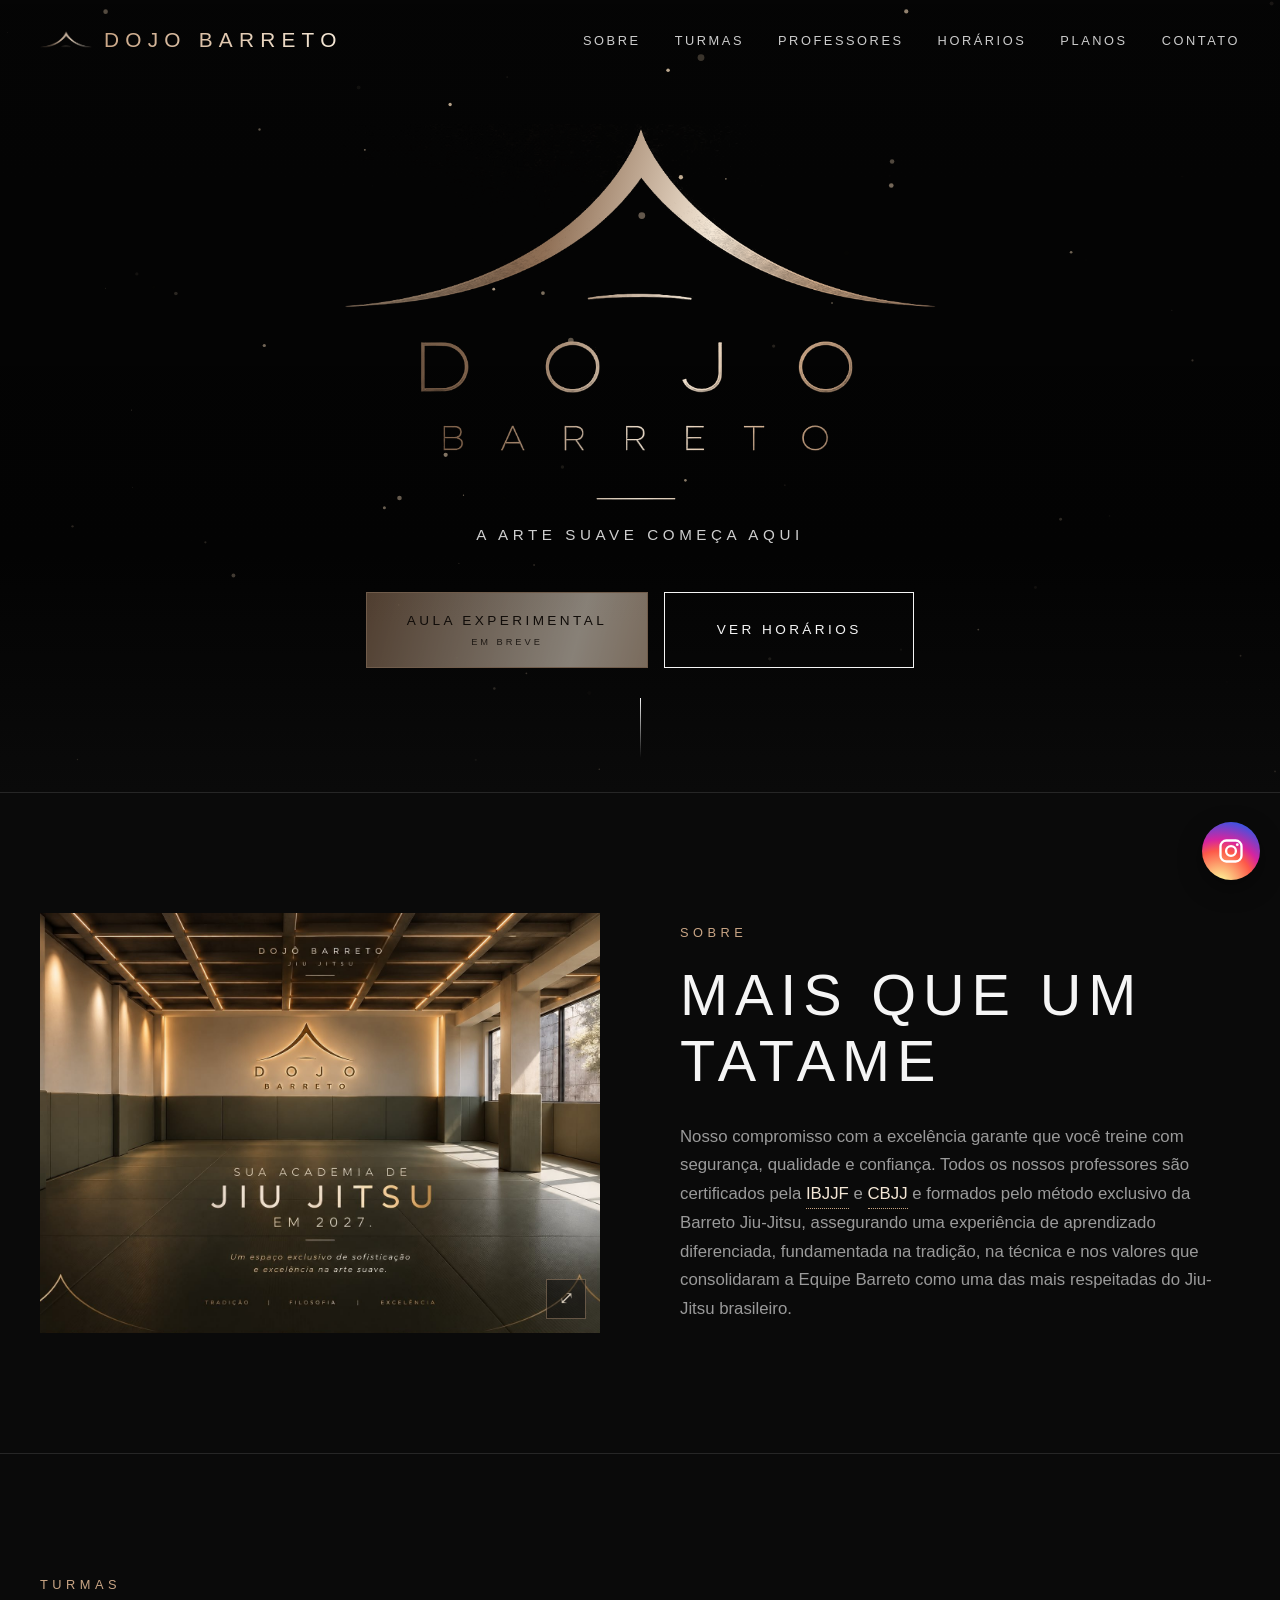
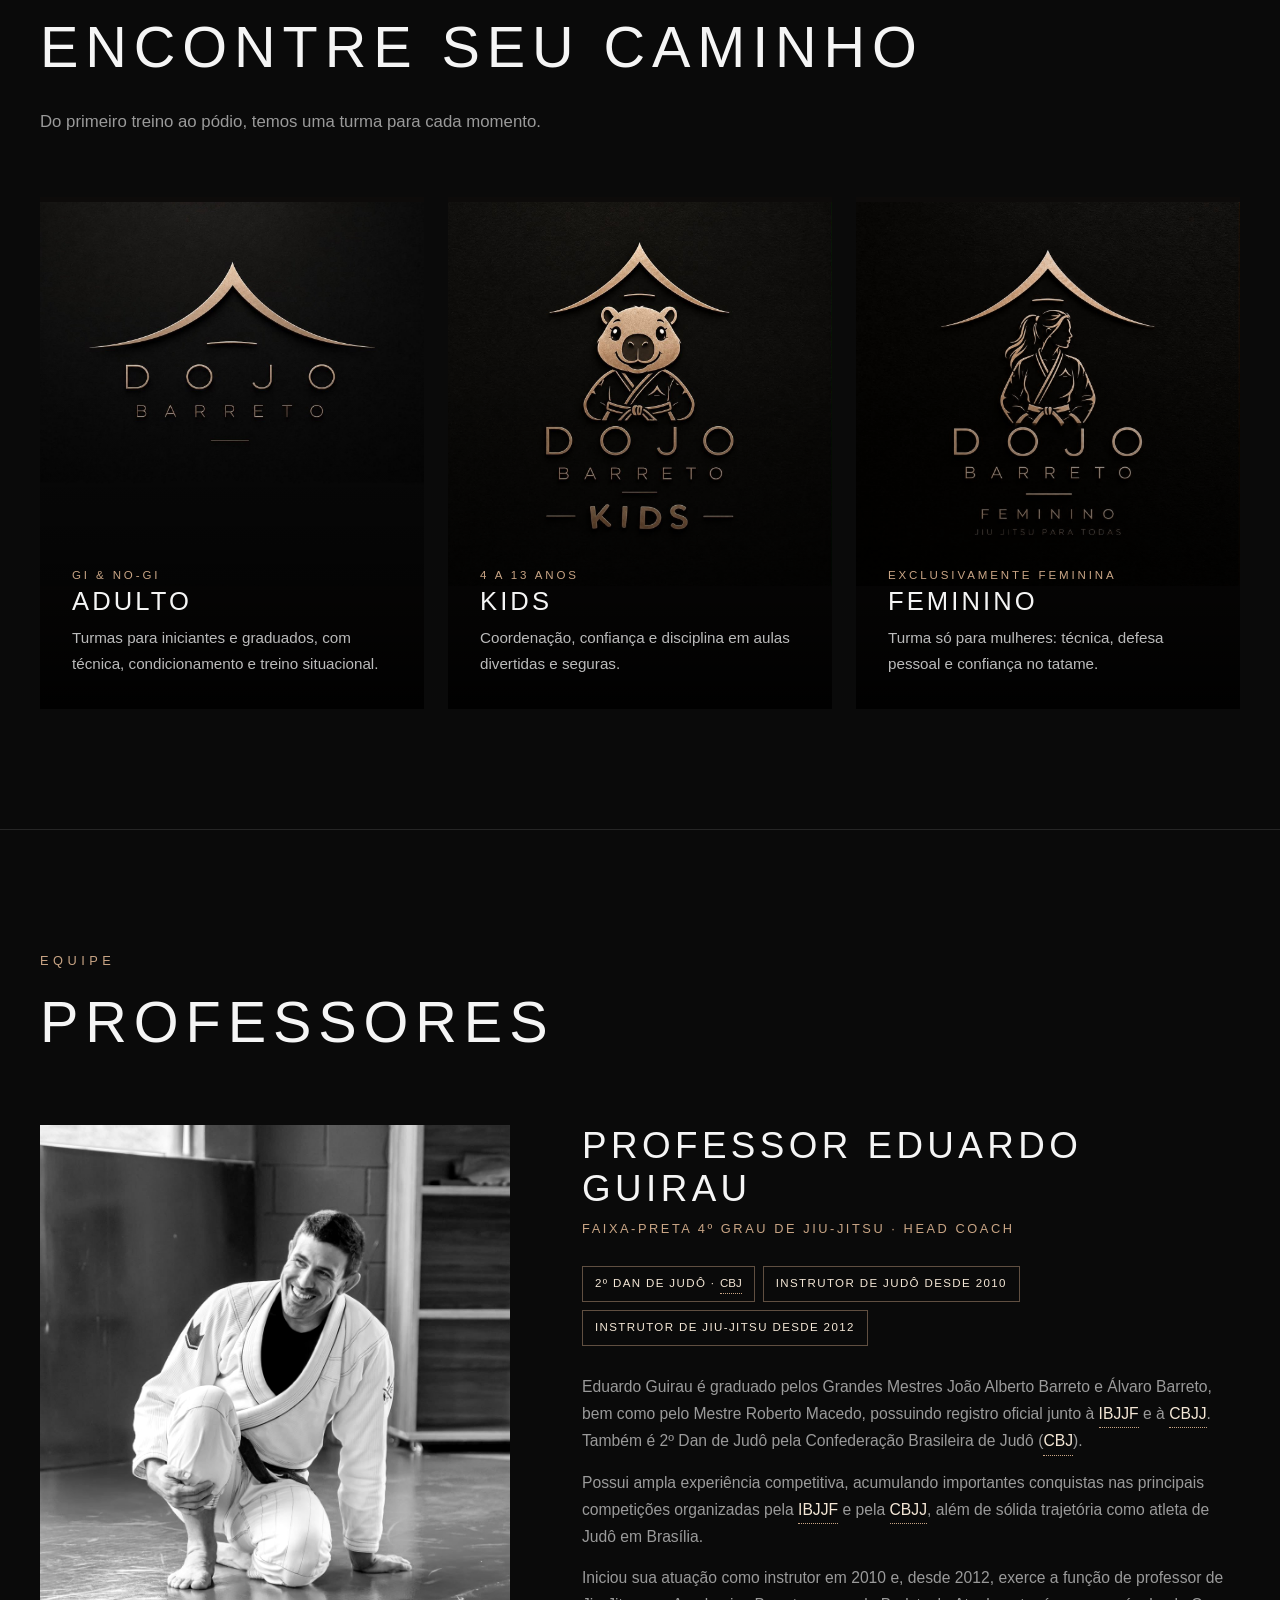
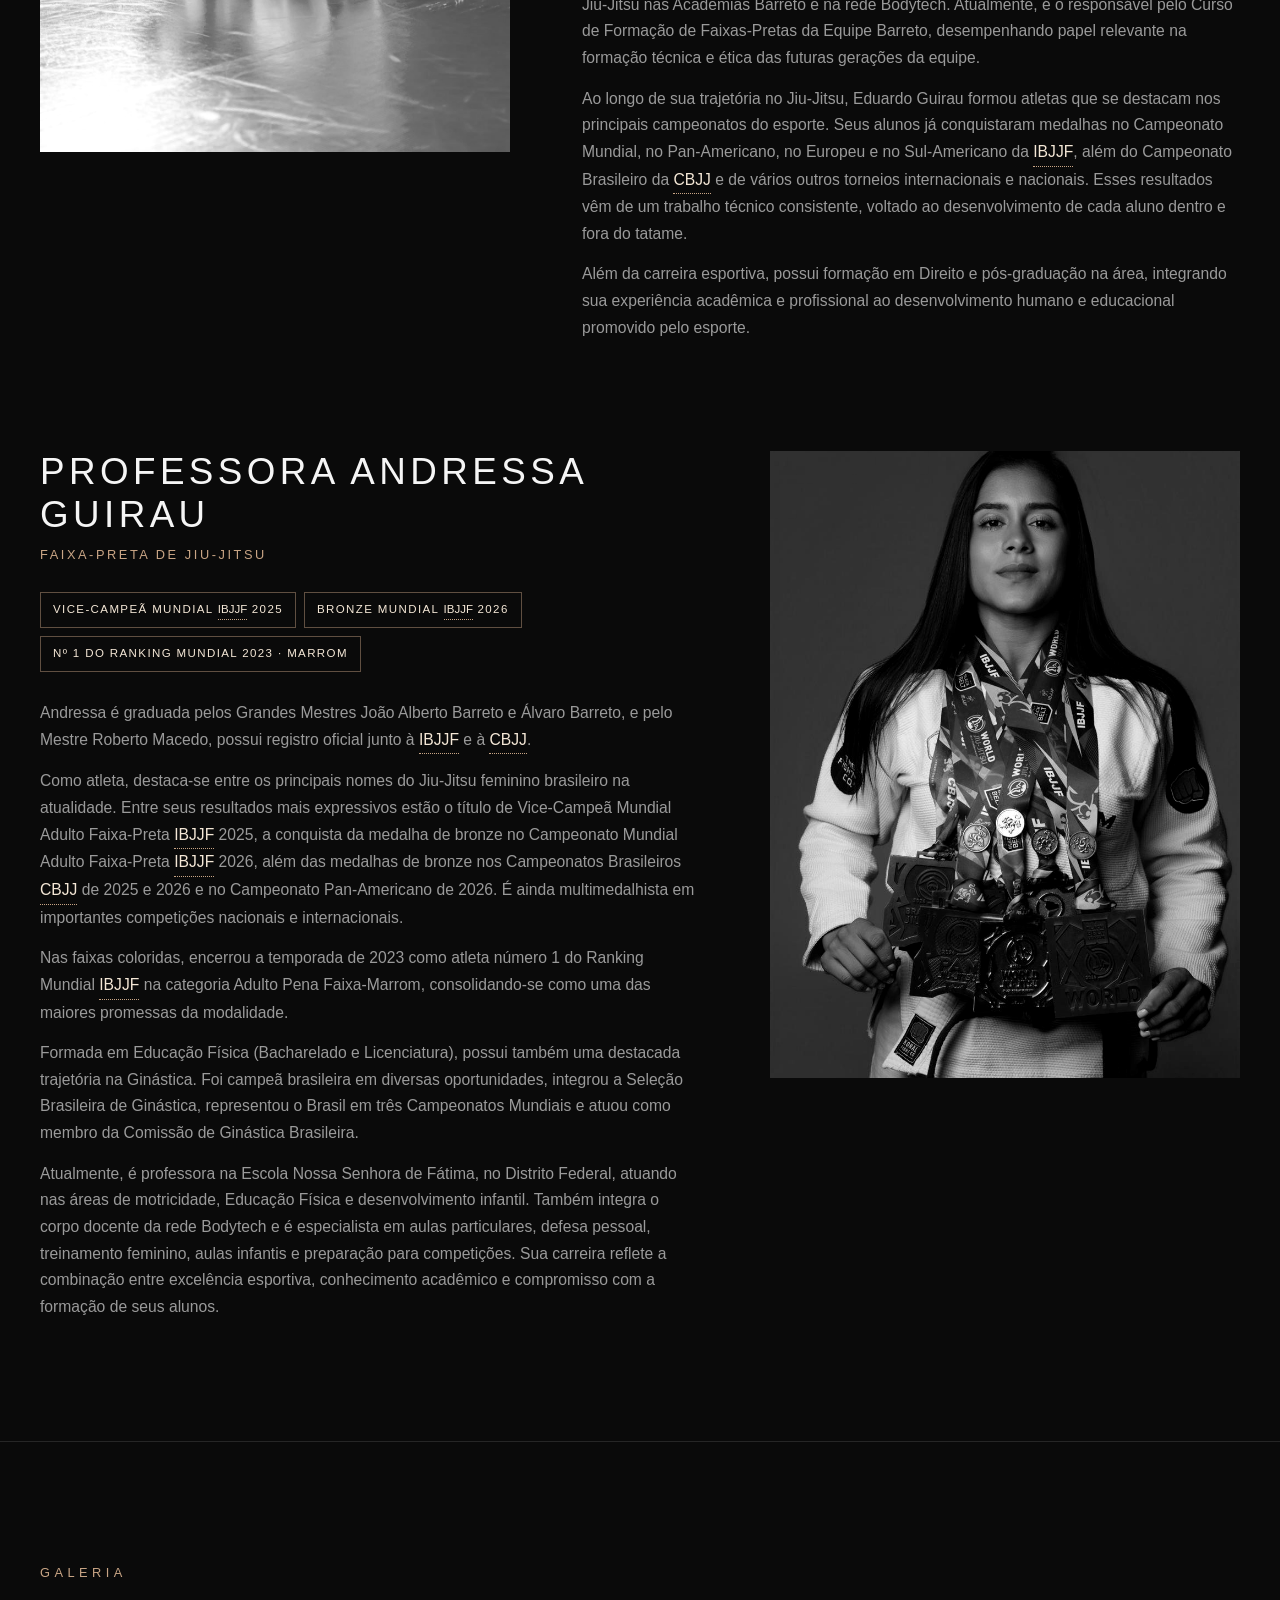
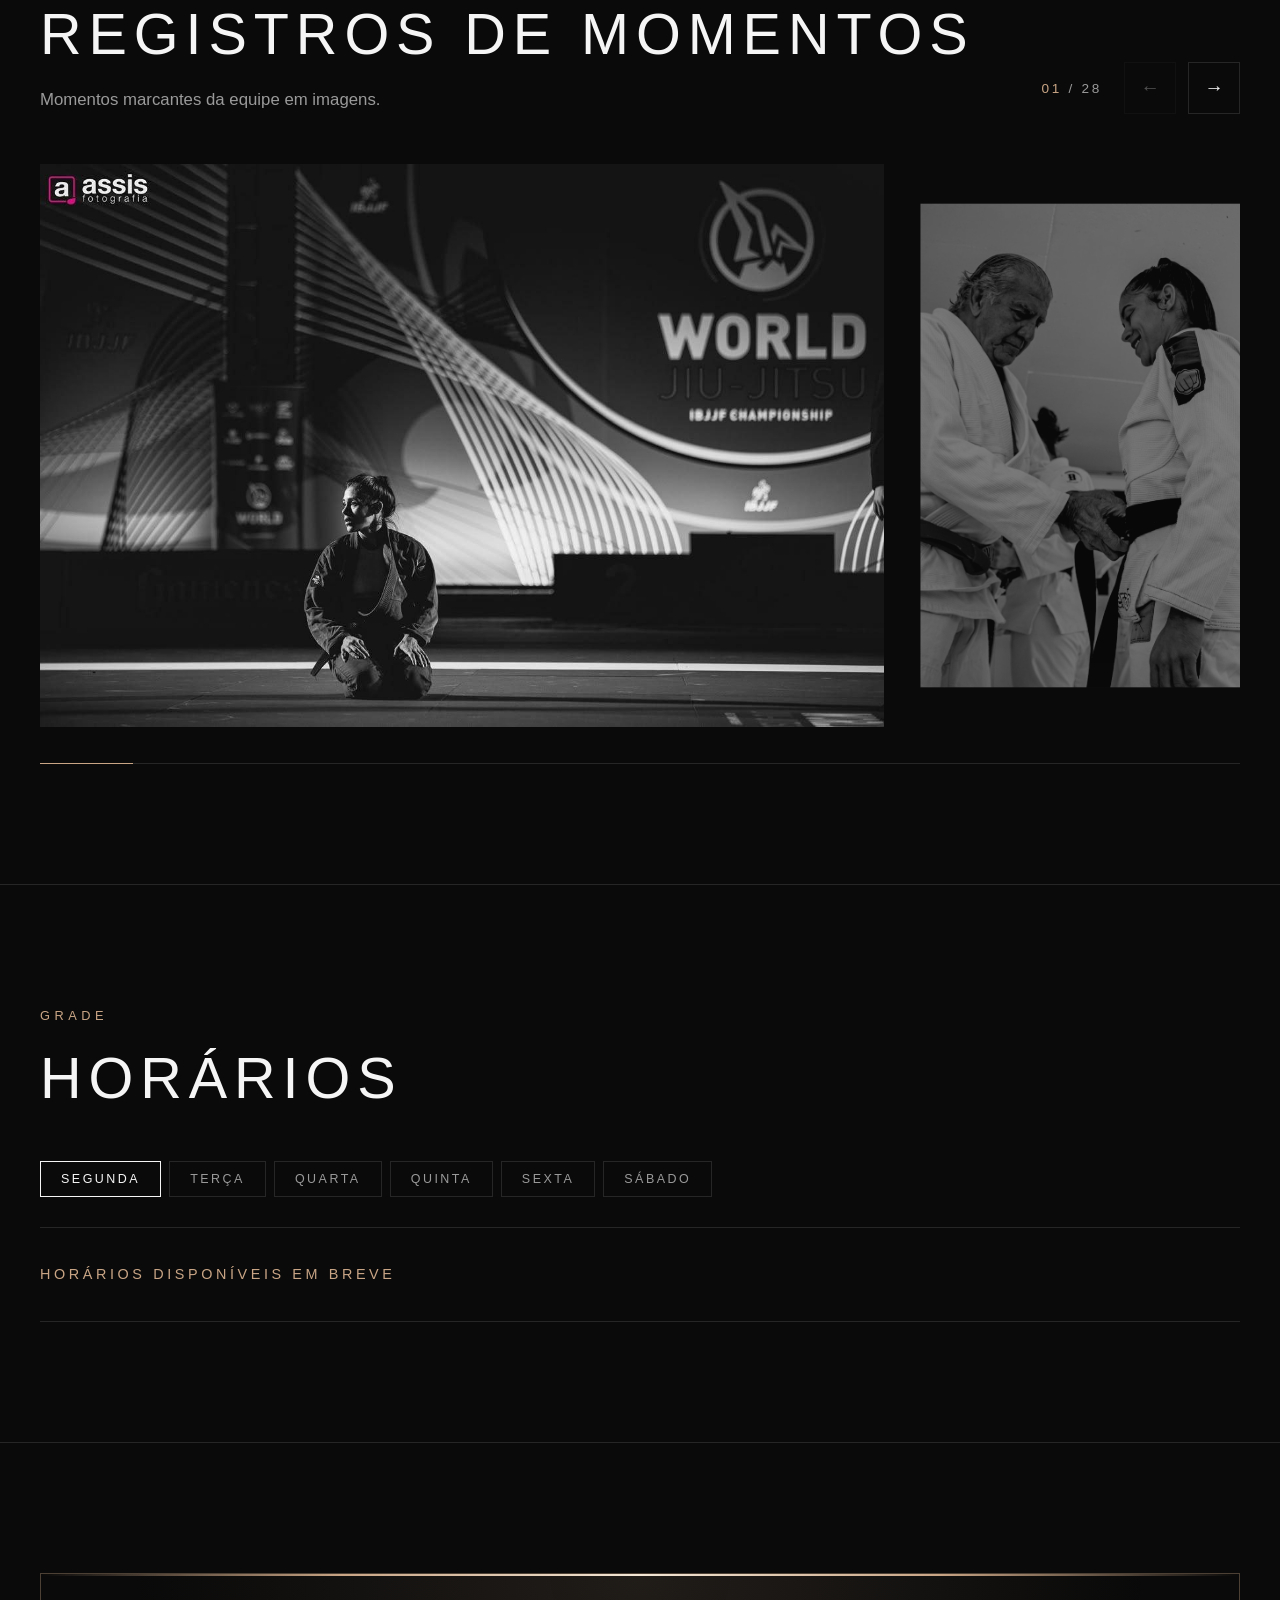
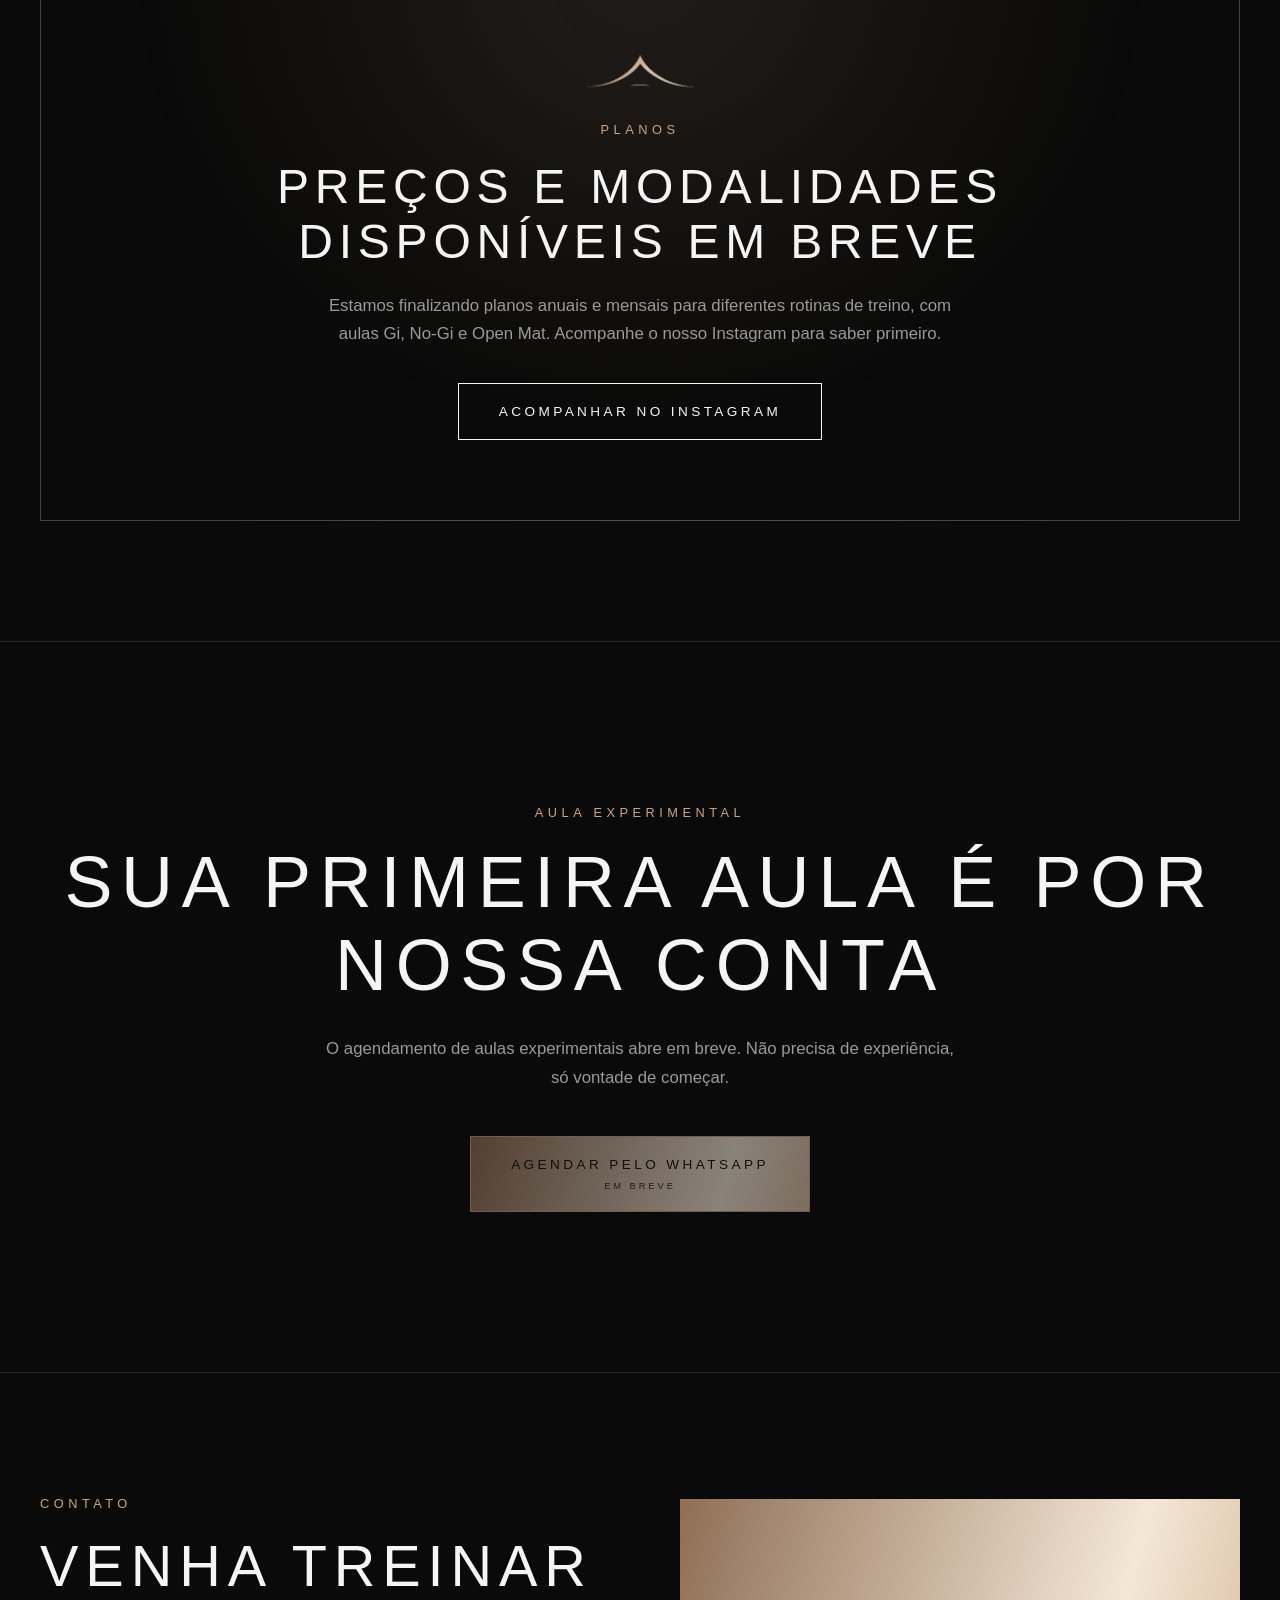
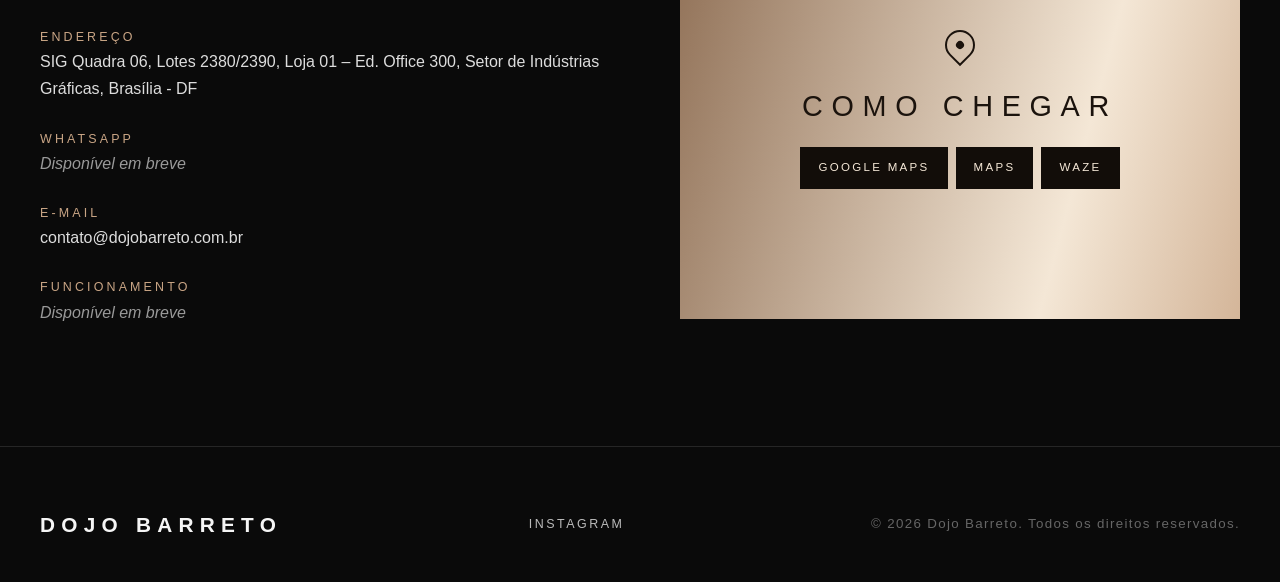
==== index.html @ 54f4b13a "Evita que a pontuação após siglas quebre sozinha de linha Siglas clicáveis (CBJ, CBJJ, IBJJF) ficam " ====
<!doctype html>
<html lang="pt-BR">
<meta charset="utf-8">
<meta name="viewport" content="width=device-width, initial-scale=1, viewport-fit=cover">
<meta http-equiv="Content-Security-Policy" content="default-src 'self'; style-src 'self' 'unsafe-inline' https://fonts.googleapis.com; font-src https://fonts.gstatic.com; img-src 'self' data:; media-src 'self'; connect-src 'none'; frame-src 'none'; object-src 'none'; base-uri 'none'; form-action 'none'; script-src 'self' 'sha256-osJe/+mYE9IdvsBfmB3nrJEA8Hxi4+VsJpMW9fQMkeg=' 'sha256-ZgBqeGd9Sw/5z3DaaV60iQQtmOZ1PvMkC4dD0P8Wkdo='; upgrade-insecure-requests">
<meta name="referrer" content="strict-origin-when-cross-origin">
<style id="antiFrame">html{display:none!important}</style>
<script>if (window.self === window.top) { document.getElementById("antiFrame").remove(); } else { window.top.location = window.self.location.href; }</script>
<link rel="canonical" href="https://www.dojobarreto.com.br/">
<meta property="og:type" content="website">
<meta property="og:locale" content="pt_BR">
<meta property="og:site_name" content="Dojo Barreto">
<meta property="og:title" content="Dojo Barreto">
<meta property="og:description" content="Dojo Barreto: academia de Jiu-Jitsu em Brasília, da Equipe Barreto. Turmas adulto, kids e feminina com os professores Eduardo e Andressa Guirau.">
<meta property="og:url" content="https://www.dojobarreto.com.br/">
<meta property="og:image" content="https://www.dojobarreto.com.br/img/og-image.jpg">
<meta property="og:image:width" content="1200">
<meta property="og:image:height" content="630">
<meta name="twitter:card" content="summary_large_image">
<script type="application/ld+json">{"@context":"https://schema.org","@type":"ExerciseGym","name":"Dojo Barreto","url":"https://www.dojobarreto.com.br/","image":"https://www.dojobarreto.com.br/img/og-image.jpg","logo":"https://www.dojobarreto.com.br/img/icone-512.png","description":"Dojo Barreto: academia de Jiu-Jitsu em Brasília, da Equipe Barreto. Turmas adulto, kids e feminina com os professores Eduardo e Andressa Guirau.","address":{"@type":"PostalAddress","streetAddress":"SIG Quadra 06, Lotes 2380/2390, Loja 01, Ed. Office 300","addressLocality":"Brasília","addressRegion":"DF","addressCountry":"BR"},"sameAs":["https://www.instagram.com/dojo.barreto"]}</script>
<title>Dojo Barreto</title>
<link rel="icon" type="image/png" href="img/favicon.png">
<link rel="apple-touch-icon" href="img/apple-touch-icon.png">
<meta name="theme-color" content="#0a0a0a">
<meta name="description" content="Dojo Barreto: academia de Jiu-Jitsu em Brasília, da Equipe Barreto. Turmas adulto, kids e feminina com os professores Eduardo e Andressa Guirau.">
<link rel="preconnect" href="https://fonts.googleapis.com">
<link rel="preconnect" href="https://fonts.gstatic.com" crossorigin>
<link href="https://fonts.googleapis.com/css2?family=Oswald:wght@400;500;700&family=Inter:wght@300;400;600&display=swap" rel="stylesheet">

<!--
=====================================================================
  DOJO BARRETO — COMO EDITAR
  Todo o conteúdo do site fica no bloco "CONFIG" lá embaixo (procure
  por "const CONFIG"). Troque os textos, links e caminhos de imagens.
  - Fotos: coloque os arquivos na pasta "img/" e escreva o caminho,
    ex.: foto: "img/professor1.jpg". Se deixar "", aparece um quadro
    "ADICIONAR FOTO" no lugar.
  - Para adicionar um item (professor, programa, horário, depoimento,
    foto da galeria), copie um bloco { ... }, cole embaixo e edite.
  - Para remover uma seção inteira, mude "true" para "false" em
    CONFIG.secoes.
=====================================================================
-->

<style>
:root{
  --m-roof:url("[data-uri]");
  --m-text:url("[data-uri]");
  --m-line:url("[data-uri]");
  color-scheme:dark;
  --bg:#0a0a0a; --bg2:#121212; --line:#262626;
  --fg:#f5f5f5; --muted:#9a9a9a; --accent:#c9a585; /* ouro rosé, tirado da logo */
  --g1:#3e2f25; --g2:#8f6f55; --g3:#c9a585; --g4:#f4e7d6; /* tons do metal da logo */
  --head:'Oswald',sans-serif; --body:'Inter',sans-serif;
}
*{box-sizing:border-box}
body,h1,h2,h3,p,ul,dl,dd{margin:0;padding:0}
html{scroll-behavior:smooth}
body{background:var(--bg);color:var(--fg);font-family:var(--body);font-size:16px;font-weight:300;line-height:1.7;-webkit-font-smoothing:antialiased;overflow-x:hidden}
img,video,iframe{display:block;max-width:100%}
a{color:inherit;text-decoration:none}
h1,h2,h3{font-family:var(--head);text-transform:uppercase;letter-spacing:.12em;font-weight:500;line-height:1.15}
.wrap{max-width:1264px;margin-inline:auto;padding-left:max(32px,env(safe-area-inset-left,0px));padding-right:max(32px,env(safe-area-inset-right,0px))}
@media (max-width:600px){.wrap{padding-left:max(16px,env(safe-area-inset-left,0px));padding-right:max(16px,env(safe-area-inset-right,0px))}}
section{padding:120px 0;border-top:1px solid var(--line)}
.kicker{font-family:var(--head);color:var(--accent);letter-spacing:.35em;font-size:.8rem;text-transform:uppercase;margin-bottom:18px}
h2{font-size:clamp(2rem,5vw,3.6rem);margin-bottom:28px}
.lead{color:var(--muted);max-width:640px;font-size:1.05rem;text-wrap:pretty}
.btn{display:inline-block;border:1px solid var(--fg);padding:16px 40px;font-family:var(--head);text-transform:uppercase;letter-spacing:.25em;font-size:.85rem;transition:.3s}
.btn:hover{background:var(--fg);color:#000}
.btn.solid{background:linear-gradient(105deg,var(--g2),var(--g4) 35%,var(--g3) 55%,var(--g2) 80%,var(--g3));background-size:220% 100%;color:#1b130d;border-color:var(--g3);font-weight:500}
.btn.solid:hover{background-position:100% 0;color:#1b130d}

/* Placeholder de imagem */
.ph{background:repeating-linear-gradient(135deg,#151515 0 12px,#1a1a1a 12px 24px);display:grid;place-items:center;color:#555;font-family:var(--head);letter-spacing:.25em;font-size:.75rem;text-transform:uppercase;text-align:center;padding:12px}
.media{width:100%;height:100%;object-fit:cover;filter:grayscale(1) contrast(1.05);transition:transform .8s,filter .8s}

/* NAV */
nav{position:fixed;inset:0 0 auto;z-index:50;transition:.4s;padding-top:env(safe-area-inset-top,0px)}
nav.scrolled{background:rgba(10,10,10,.92);backdrop-filter:blur(8px);border-bottom:1px solid var(--line)}
nav .wrap{display:flex;align-items:center;justify-content:space-between;height:80px}
.logo{font-family:var(--head);font-size:1.3rem;letter-spacing:.3em;text-transform:uppercase;font-weight:700;display:flex;align-items:center;gap:12px}
.logo img{height:44px}
.menu{display:flex;gap:34px;list-style:none}
.menu a{font-family:var(--head);text-transform:uppercase;letter-spacing:.2em;font-size:.8rem;color:#ccc;transition:.2s}
.menu a:hover{color:var(--accent)}
.burger{display:none;background:none;border:0;color:var(--fg);font-size:1.6rem;cursor:pointer}

/* HERO */
.hero{position:relative;height:88svh;min-height:560px;max-height:960px;display:grid;place-items:center;text-align:center;overflow:hidden;border:0;padding:0}
.hero .bg{position:absolute;inset:0}
.hero .bg .media{transform:scale(1.05)}
.hero .ov{position:absolute;inset:0;background:linear-gradient(180deg,rgba(0,0,0,.55),rgba(0,0,0,.7) 70%,var(--bg))}
.hero .in{position:relative;padding:0 16px}
.hero h1{font-size:clamp(2.8rem,10vw,7.5rem);letter-spacing:.18em;font-weight:700}
.hero h1.sr{position:absolute;width:1px;height:1px;overflow:hidden;clip:rect(0 0 0 0);white-space:nowrap}

/* ===== LOGO DOURADA — nascer do sol atrás do telhado ===== */
.sky{position:absolute;inset:0;pointer-events:none;overflow:hidden}
#dust{position:absolute;inset:0;width:100%;height:100%}
.crest{position:relative;width:min(600px,82vw);aspect-ratio:930/589;margin:0 auto}
.crest .sun,.crest .rays{position:absolute;left:50%;top:1.4%;aspect-ratio:1;transform:translate(-50%,-50%);pointer-events:none;border-radius:50%}
.crest .sun{width:min(1150px,170vw);background:radial-gradient(circle,rgba(244,226,200,.30) 0%,rgba(201,165,133,.16) 14%,rgba(201,165,133,.06) 34%,transparent 60%);animation:sunrise 3.2s cubic-bezier(.2,.7,.2,1) both,breathe 9s 3.2s ease-in-out infinite}
.crest .rays{width:min(1700px,240vw);background:repeating-conic-gradient(from 0deg,rgba(244,226,200,.075) 0deg 2.2deg,transparent 2.2deg 11deg);-webkit-mask:radial-gradient(circle,#000 4%,transparent 52%);mask:radial-gradient(circle,#000 4%,transparent 52%);animation:raysIn 3s 1s both,spin 160s linear infinite}
.crest .layer{position:absolute;inset:0;z-index:1;-webkit-mask:var(--m) center/100% 100% no-repeat;mask:var(--m) center/100% 100% no-repeat;
  background:linear-gradient(105deg,var(--g1) 0%,var(--g2) 16%,var(--g4) 27%,var(--g3) 35%,#6b5242 47%,var(--g3) 59%,var(--g4) 69%,var(--g3) 77%,var(--g1) 100%);
  background-size:230% 100%;filter:drop-shadow(0 0 0 transparent)}
.crest .layer::before{content:"";position:absolute;inset:0;background:linear-gradient(105deg,transparent 44%,rgba(255,251,244,.95) 50%,transparent 56%);background-size:300% 100%;background-position:100% 0;animation:glint 7s 2.8s ease-in-out infinite}
.crest .layer::after{content:"";position:absolute;inset:0;background:radial-gradient(circle at var(--lx,50%) var(--ly,0%),rgba(255,248,236,.9),rgba(255,226,190,.35) 9%,transparent 24%);mix-blend-mode:screen}
.crest .roof{--m:var(--m-roof);animation:metal 10s ease-in-out infinite alternate,roofIn 1.9s .2s cubic-bezier(.75,0,.2,1) both}
.crest .text{--m:var(--m-text);animation:metal 10s ease-in-out infinite alternate,textIn 1.5s 1.2s ease-out both}
.crest .line{--m:var(--m-line);animation:metal 10s ease-in-out infinite alternate,lineIn 1s 2s cubic-bezier(.6,0,.2,1) both}
.crest .flare{position:absolute;left:50%;top:1.4%;z-index:2;width:90px;height:90px;transform:translate(-50%,-50%) scale(0);pointer-events:none;opacity:0;animation:flare 7s 2.8s ease-in-out infinite;
  background:radial-gradient(circle,#fff 0 1.5px,rgba(255,240,215,.75) 3px,rgba(255,220,180,.18) 14px,transparent 34px),linear-gradient(90deg,transparent 0,rgba(255,244,228,.9) 50%,transparent 100%) center/100% 1.5px no-repeat,linear-gradient(0deg,transparent 0,rgba(255,244,228,.9) 50%,transparent 100%) center/1.5px 100% no-repeat}
.hero .in > p,.hero .ctas{animation:fadeUp 1.4s 2.2s ease-out both}
@keyframes metal{from{background-position:0% 0}to{background-position:100% 0}}
@keyframes glint{0%{background-position:100% 0}38%,100%{background-position:0% 0}}
@keyframes flare{0%,12%{opacity:0;transform:translate(-50%,-50%) scale(0) rotate(0)}19%{opacity:1;transform:translate(-50%,-50%) scale(1) rotate(45deg)}28%,100%{opacity:0;transform:translate(-50%,-50%) scale(0) rotate(90deg)}}
@keyframes roofIn{from{clip-path:inset(0 50% 0 50%);transform:translateY(14px)}to{clip-path:inset(0 0 0 0);transform:none}}
@keyframes textIn{from{opacity:0;filter:blur(10px);transform:translateY(10px)}to{opacity:1;filter:blur(0);transform:none}}
@keyframes lineIn{from{clip-path:inset(0 50% 0 50%)}to{clip-path:inset(0 0 0 0)}}
@keyframes sunrise{from{opacity:0;transform:translate(-50%,-30%) scale(.55)}to{opacity:1;transform:translate(-50%,-50%) scale(1)}}
@keyframes breathe{0%,100%{opacity:1}50%{opacity:.72}}
@keyframes raysIn{from{opacity:0}to{opacity:1}}
@keyframes spin{to{transform:translate(-50%,-50%) rotate(360deg)}}
@keyframes fadeUp{from{opacity:0;transform:translateY(14px)}to{opacity:1;transform:none}}
/* Logo pequena no menu */
.logo .mini{width:52px;aspect-ratio:930/317;-webkit-mask:var(--m-roof) top/100% auto no-repeat;mask:var(--m-roof) top/100% auto no-repeat;background:linear-gradient(105deg,var(--g2),var(--g4) 40%,var(--g3) 60%,var(--g2));background-size:220% 100%;animation:metal 6s ease-in-out infinite alternate}
.logo .word{background:linear-gradient(105deg,var(--g3),var(--g4) 45%,var(--g3) 60%,var(--g2));background-size:220% 100%;-webkit-background-clip:text;background-clip:text;color:transparent;animation:metal 6s ease-in-out infinite alternate;font-weight:400}
.hero p{color:#cfcfcf;letter-spacing:.3em;text-transform:uppercase;font-size:clamp(.7rem,1.6vw,.95rem);margin:18px 0 44px}
.hero .ctas{display:flex;gap:16px;justify-content:center;flex-wrap:wrap}
.hero .ctas .btn{display:inline-flex;flex-direction:column;align-items:center;justify-content:center;gap:3px;min-width:250px}
.scroll{position:absolute;bottom:34px;left:50%;width:1px;height:60px;background:linear-gradient(var(--fg),transparent);animation:sc 2s infinite}
@keyframes sc{0%{transform:scaleY(0);transform-origin:top}50%{transform:scaleY(1);transform-origin:top}51%{transform-origin:bottom}100%{transform:scaleY(0);transform-origin:bottom}}

/* SOBRE */
.split{display:grid;grid-template-columns:1fr 1fr;gap:80px;align-items:center}
.split .pic{aspect-ratio:4/5;overflow:hidden}
.split .txt p+p{margin-top:18px}
.quote{margin-top:36px;padding-left:22px;border-left:2px solid var(--accent);font-family:var(--head);text-transform:uppercase;letter-spacing:.12em;font-size:1.1rem;color:#ddd}

/* PROGRAMAS */
.grid3{display:grid;grid-template-columns:repeat(auto-fit,minmax(280px,1fr));gap:24px;margin-top:60px}
.turmas{grid-template-columns:repeat(3,1fr);gap:24px}
@media (max-width:800px){.turmas{grid-template-columns:1fr}}
.card{position:relative;aspect-ratio:3/4;overflow:hidden;background:var(--bg2)}
.card .pic{position:absolute;inset:0}
.card .ov{position:absolute;inset:0;background:linear-gradient(180deg,transparent 30%,rgba(0,0,0,.92))}
.card .txt{position:absolute;inset:auto 0 0;padding:32px}
.card h3{font-size:1.6rem;margin-bottom:8px}
.card p{color:#bbb;font-size:.95rem}
.card .tag{font-family:var(--head);color:var(--accent);letter-spacing:.25em;font-size:.72rem;text-transform:uppercase}
.card .cor{background:#0d0b0a}
.card .cor .media,.card:hover .cor .media{filter:none;object-fit:contain;object-position:center 4%}
.card:hover .media{transform:scale(1.06);filter:grayscale(.3)}

/* PROFESSORES */
.profs{display:grid;gap:110px;margin-top:70px}
.prof{display:grid;grid-template-columns:5fr 7fr;gap:72px;align-items:start}
.prof:nth-child(even){grid-template-columns:7fr 5fr}
.prof:nth-child(even) .pic{order:2}
.prof .pic{aspect-ratio:3/4;max-width:100%;overflow:hidden;position:sticky;top:110px}
.prof .bio{min-width:0;max-width:680px}
.prof h3{font-size:clamp(1.6rem,3vw,2.3rem)}
.prof .faixa{color:var(--accent);font-family:var(--head);letter-spacing:.2em;font-size:.8rem;text-transform:uppercase;margin:8px 0 26px}
.prof p{color:var(--muted);font-size:.98rem;text-wrap:pretty;hyphens:manual}
.nw{white-space:nowrap}
.prof p+p{margin-top:14px}
.feitos{list-style:none;display:flex;flex-wrap:wrap;gap:8px;margin-bottom:28px}
.feitos li{border:1px solid rgba(201,165,133,.45);color:var(--g4);font-family:var(--head);letter-spacing:.12em;text-transform:uppercase;font-size:.72rem;padding:7px 12px}
.spot{margin-top:34px;padding-top:28px;border-top:1px solid var(--line)}
.spot h3{font-size:1.15rem;color:var(--accent);letter-spacing:.18em;margin-bottom:14px}
.spot p{color:var(--muted);font-size:.95rem}
.spot p+p{margin-top:12px}
#sobre .split{align-items:start}
#sobre .split .pic{position:sticky;top:110px;aspect-ratio:1448/1086}
#sobre .split .pic .media{filter:none}
button.zoom{cursor:zoom-in;position:relative;display:block;width:100%;padding:0;border:0;background:none;color:inherit;font:inherit;text-align:inherit}
.zoom .zoom-ico{position:absolute;right:14px;bottom:14px;width:40px;height:40px;display:grid;place-items:center;background:rgba(10,10,10,.65);border:1px solid rgba(201,165,133,.5);color:var(--g4);font-size:1.1rem;opacity:.8;transition:.3s}
.zoom:hover .zoom-ico,.zoom:focus-visible .zoom-ico{opacity:1;border-color:var(--accent)}
.zoom:hover .media{transform:scale(1.02)}
/* Visualização ampliada */
.lb{position:fixed;inset:0;z-index:100;background:rgba(5,5,5,.94);display:grid;place-items:center;padding:max(24px,env(safe-area-inset-top,0px)) max(16px,env(safe-area-inset-right,0px)) max(24px,env(safe-area-inset-bottom,0px)) max(16px,env(safe-area-inset-left,0px));cursor:zoom-out;animation:lbIn .35s ease}
.lb[hidden]{display:none}
.lb img{width:auto;height:auto;max-width:min(100%,1600px);max-height:calc(100vh - 96px);max-height:calc(100dvh - 96px);object-fit:contain;box-shadow:0 20px 60px rgba(0,0,0,.6)}
.lb button{position:absolute;top:calc(16px + env(safe-area-inset-top,0px));right:calc(16px + env(safe-area-inset-right,0px));width:48px;height:48px;background:none;border:1px solid var(--line);color:var(--fg);font-size:1.6rem;cursor:pointer}
.lb button:hover{border-color:var(--accent);color:var(--accent)}
@keyframes lbIn{from{opacity:0}to{opacity:1}}
#sobre .split{align-items:center}
@media (max-width:900px){.prof,.prof:nth-child(even){grid-template-columns:1fr;gap:32px}.prof:nth-child(even) .pic{order:0}.prof .pic,#sobre .split .pic{position:static;max-width:440px}.profs{gap:80px}}
.prof:hover .media{transform:scale(1.04);filter:grayscale(0)}
.prof .pic.on .media{filter:grayscale(0)}

/* GALERIA DE COMPETIÇÃO (carrossel) */
.car-head{display:flex;justify-content:space-between;align-items:flex-end;gap:30px;flex-wrap:wrap}
.car-head h2{margin-bottom:18px}
.car-nav{display:flex;align-items:center;gap:12px}
.car-count{font-family:var(--head);letter-spacing:.2em;color:var(--muted);font-size:.85rem;margin-right:10px;font-variant-numeric:tabular-nums}
.car-count b{color:var(--accent);font-weight:500}
.car-btn{width:52px;height:52px;border:1px solid var(--line);background:none;color:var(--fg);font-size:1.2rem;cursor:pointer;transition:.25s}
.car-btn:hover{border-color:var(--accent);color:var(--accent)}
.car-btn:disabled{opacity:.3;cursor:default;border-color:var(--line);color:var(--fg)}
.carousel{margin-top:40px}
.track{display:flex;gap:10px;overflow-x:auto;scroll-snap-type:x mandatory;scroll-behavior:smooth;scrollbar-width:none;outline:none;padding-block:10px}
.track::-webkit-scrollbar{display:none}
/* todas ficam um pouco menores; a foto em destaque (centralizada) volta ao tamanho cheio */
.slide{flex:0 0 auto;height:clamp(320px,44vw,580px);max-width:86vw;margin:0;overflow:hidden;scroll-snap-align:center;background:var(--bg2);transform:scale(.86);transition:transform .6s cubic-bezier(.2,.7,.2,1)}
.slide:first-child{scroll-snap-align:start;transform-origin:left center}
.slide:last-child{scroll-snap-align:end;transform-origin:right center}
.slide.on{transform:none}
.slide img{width:100%;height:100%;object-fit:cover;filter:grayscale(1) contrast(1.05);opacity:.5;transition:filter .7s,opacity .6s}
.slide.on img,.slide:hover img{filter:none;opacity:1}
.car-bar{height:1px;background:var(--line);margin-top:26px;position:relative;overflow:hidden}
.car-bar i{position:absolute;inset:0 auto 0 0;width:20%;background:var(--accent);transition:transform .4s,width .4s}
@media (max-width:600px){.slide{height:min(115vw,480px);max-width:80vw}.car-btn{width:44px;height:44px}}

/* HORÁRIOS */
.tabs{display:flex;gap:8px;flex-wrap:wrap;margin:50px 0 30px}
.tabs button{background:none;border:1px solid var(--line);color:var(--muted);padding:10px 20px;font-family:var(--head);letter-spacing:.2em;text-transform:uppercase;font-size:.78rem;cursor:pointer;transition:.2s}
.tabs button.on,.tabs button:hover{border-color:var(--fg);color:var(--fg)}
.aula{display:grid;grid-template-columns:140px 1fr auto;gap:20px;padding:22px 0;border-bottom:1px solid var(--line);align-items:center}
.aula .h{font-family:var(--head);font-size:1.25rem;letter-spacing:.08em}
.aula .n{font-family:var(--head);text-transform:uppercase;letter-spacing:.15em}
.aula .p{color:var(--muted);font-size:.9rem}
.aula .t{font-size:.72rem;letter-spacing:.2em;text-transform:uppercase;color:var(--accent);border:1px solid var(--line);padding:4px 10px;white-space:nowrap}

/* PLANOS */
.plano{border:1px solid var(--line);padding:44px 34px;display:flex;flex-direction:column;transition:.3s}
.plano:hover{border-color:#555}
.plano.dest{border-color:var(--accent);position:relative}
.plano .badge{position:absolute;top:0;left:24px;transform:translateY(-50%);background:var(--bg);padding:2px 10px;font-family:var(--head);color:var(--accent);letter-spacing:.3em;font-size:.72rem;text-transform:uppercase;margin:0}
.plano h3{font-size:1.3rem}
.plano .preco{font-family:var(--head);font-size:3rem;margin:18px 0 4px;letter-spacing:.02em}
.plano .preco small{font-size:1rem;color:var(--muted)}
.plano ul{list-style:none;margin:24px 0 34px;flex:1}
.plano li{padding:9px 0;border-bottom:1px solid var(--line);color:#bbb;font-size:.93rem}
.plano .btn{text-align:center}

/* CTA */
.cta{text-align:center;position:relative;overflow:hidden;padding:160px 0}
.cta .bg{position:absolute;inset:0;opacity:.35}
.cta .in{position:relative}
.cta h2{font-size:clamp(2.2rem,6vw,4.5rem)}
.cta .lead{margin:0 auto 44px}

/* CONTATO */
.info dt{font-family:var(--head);letter-spacing:.25em;text-transform:uppercase;font-size:.78rem;color:var(--accent);margin-top:26px}
.info dd{color:#ddd}
.info dd a:hover{color:var(--accent)}
.map{aspect-ratio:4/3;max-width:100%;display:grid;place-items:center;text-align:center;gap:22px;align-content:center;padding:24px 16px;background:linear-gradient(105deg,var(--g2),var(--g4) 35%,var(--g3) 55%,var(--g2) 80%,var(--g3));background-size:220% 100%;animation:metal 8s ease-in-out infinite alternate}
.map .route{display:grid;gap:16px;justify-items:center}
.map .how{color:#1b130d;font-family:var(--head);font-weight:500;font-size:clamp(1.3rem,2.6vw,1.8rem);letter-spacing:.3em;text-transform:uppercase}
.map .go{display:flex;gap:8px;flex-wrap:wrap;justify-content:center}
.map .go a{background:#120d09;color:var(--g4);font-family:var(--head);letter-spacing:.2em;text-transform:uppercase;font-size:.72rem;padding:11px 18px;transition:.25s}
.map .go a:hover{background:#000;color:#fff}
.map .pin{width:30px;height:30px;border:2.5px solid #1b130d;border-radius:50% 50% 50% 0;transform:rotate(-45deg);display:grid;place-items:center}
.map .pin::after{content:"";width:8px;height:8px;border-radius:50%;background:#1b130d}
.map span{font-family:var(--head);letter-spacing:.25em;text-transform:uppercase;font-size:.8rem}

/* FOOTER */
footer{border-top:1px solid var(--line);padding:60px 0 40px}
footer .wrap{display:flex;justify-content:space-between;align-items:center;gap:30px;flex-wrap:wrap}
.social{display:flex;gap:22px}
.social a{font-family:var(--head);letter-spacing:.2em;text-transform:uppercase;font-size:.78rem;color:#bbb}
.social a:hover{color:var(--accent)}
footer small{color:#666;letter-spacing:.1em}

/* Itens em breve / desabilitados */
[hidden]{display:none!important}
.btn.off{opacity:.55;cursor:not-allowed;display:inline-flex;flex-direction:column;align-items:center;gap:3px}
.btn.off small{font-size:.58rem;letter-spacing:.32em;opacity:.85}
.btn.solid.off:hover{background-position:0 0;color:#1b130d}
.btn.off:not(.solid):hover{background:none;color:var(--fg)}
.soon-txt{color:var(--muted);font-style:italic}
.aula-vazia{padding:34px 0;border-top:1px solid var(--line);border-bottom:1px solid var(--line);font-family:var(--head);letter-spacing:.25em;text-transform:uppercase;color:var(--accent);font-size:.9rem}
/* Planos em breve */
.soon{position:relative;margin-top:10px;padding:clamp(40px,7vw,80px) clamp(20px,6vw,80px);border:1px solid rgba(201,165,133,.35);text-align:center;overflow:hidden;background:radial-gradient(ellipse at 50% 0%,rgba(201,165,133,.12),transparent 60%)}
.soon::before{content:"";position:absolute;inset:0 0 auto;height:2px;background:linear-gradient(90deg,transparent,var(--g3),var(--g4),var(--g3),transparent)}
.soon .mark{width:110px;aspect-ratio:930/317;margin:0 auto 28px;-webkit-mask:var(--m-roof) top/100% auto no-repeat;mask:var(--m-roof) top/100% auto no-repeat;background:linear-gradient(105deg,var(--g2),var(--g4) 40%,var(--g3) 60%,var(--g2));background-size:220% 100%;animation:metal 6s ease-in-out infinite alternate}
.soon h2{font-size:clamp(1.7rem,4.2vw,3rem);text-wrap:balance;max-width:820px;margin:0 auto 22px}
.soon .lead{margin:0 auto 34px}
/* Siglas */
.sig{background:none;border:0;padding:0;font:inherit;color:var(--g4);border-bottom:1px dotted var(--accent);cursor:pointer;line-height:inherit}
.sig:hover,.sig[aria-expanded=true]{color:var(--accent)}
.sig-pop{position:absolute;z-index:80;width:max-content;max-width:min(330px,calc(100vw - 32px));background:#15110e;border:1px solid var(--accent);padding:14px 16px;box-shadow:0 14px 40px rgba(0,0,0,.55);font-size:.9rem;line-height:1.5}
.sig-pop strong{display:block;font-family:var(--head);letter-spacing:.2em;color:var(--accent);font-weight:500;margin-bottom:4px}
.sig-pop span{display:block;color:var(--fg)}
.sig-pop a{display:inline-block;margin-top:10px;color:var(--g4);font-size:.8rem;letter-spacing:.08em;border-bottom:1px solid rgba(201,165,133,.5)}
.sig-pop a:hover{color:var(--accent)}
/* Boas-vindas */
.bv{position:fixed;inset:0;z-index:90;display:grid;place-items:center;padding:24px max(16px,env(safe-area-inset-right,0px)) 24px max(16px,env(safe-area-inset-left,0px));background:rgba(5,5,5,.72);backdrop-filter:blur(4px);animation:lbIn .5s ease}
.bv-box{position:relative;width:min(520px,100%);background:#0f0d0b;border:1px solid rgba(201,165,133,.45);padding:clamp(30px,6vw,48px) clamp(22px,5vw,44px) clamp(26px,5vw,38px);text-align:center;box-shadow:0 30px 80px rgba(0,0,0,.6)}
.bv-box::before{content:"";position:absolute;inset:0 0 auto;height:2px;background:linear-gradient(90deg,transparent,var(--g3),var(--g4),var(--g3),transparent)}
.bv-box .mark{width:96px;aspect-ratio:930/317;margin:0 auto 18px;-webkit-mask:var(--m-roof) top/100% auto no-repeat;mask:var(--m-roof) top/100% auto no-repeat;background:linear-gradient(105deg,var(--g2),var(--g4) 40%,var(--g3) 60%,var(--g2));background-size:220% 100%;animation:metal 6s ease-in-out infinite alternate}
.bv-box .kicker{margin-bottom:10px}
.bv-box h2{font-size:clamp(1.5rem,4vw,2.1rem);margin-bottom:18px}
.bv-box p.t{color:var(--muted);font-size:.98rem}
.bv-box p.t+p.t{margin-top:10px}
.bv-box .acts{display:flex;gap:12px;justify-content:center;flex-wrap:wrap;margin-top:30px}
.bv-box .acts .btn{padding:14px 26px;font-size:.78rem}
.bv-x{position:absolute;top:10px;right:10px;width:40px;height:40px;background:none;border:0;color:var(--muted);font-size:1.4rem;cursor:pointer}
.bv-x:hover{color:var(--fg)}
.wa.ig.solo{right:calc(20px + env(safe-area-inset-right,0px))}

/* WhatsApp flutuante */
.wa{position:fixed;right:calc(20px + env(safe-area-inset-right,0px));bottom:calc(20px + env(safe-area-inset-bottom,0px));z-index:60;width:58px;height:58px;border-radius:50%;background:#25d366;display:grid;place-items:center;box-shadow:0 8px 24px rgba(0,0,0,.4);transition:.3s}
.wa:hover{transform:scale(1.08)}
.wa svg{width:30px;height:30px;fill:#fff}
.wa.ig{right:calc(90px + env(safe-area-inset-right,0px));background:radial-gradient(circle at 30% 107%,#fdf497 0%,#fdf497 5%,#fd5949 45%,#d6249f 60%,#285aeb 90%)}
.wa.ig svg{width:28px;height:28px;fill:none;stroke:#fff;stroke-width:2}
.wa.ig svg .dot{fill:#fff;stroke:none}

/* Animação ao rolar: o conteúdo fica sempre visível; só desliza de leve */
.rv.go{animation:up .9s ease both}
@keyframes up{from{transform:translateY(28px)}to{transform:none}}
:focus-visible{outline:1px solid var(--accent);outline-offset:4px}
@media (prefers-reduced-motion:reduce){.crest *,.crest .layer::before,.hero .in > p,.hero .ctas,.logo *{animation:none!important}.crest .flare{display:none}.rv.go{animation:none}html{scroll-behavior:auto}.scroll{animation:none}}

/* MOBILE */
@media (max-width:900px){
  section{padding:80px 0}
  .split{grid-template-columns:1fr;gap:40px}
  .burger{display:block}
  .menu{position:fixed;inset:80px 0 auto;background:rgba(10,10,10,.97);flex-direction:column;gap:0;padding:10px 16px 30px;transform:translateY(-130%);transition:.4s;border-bottom:1px solid var(--line)}
  .menu.open{transform:none}
  .menu a{display:block;padding:16px 0;border-bottom:1px solid var(--line)}
  .aula{grid-template-columns:90px 1fr}
  .aula .t{grid-column:2;justify-self:start}
}
</style>

<nav id="nav">
  <div class="wrap">
    <a href="#topo" class="logo" id="logo"></a>
    <button type="button" class="burger" id="burger" aria-label="Abrir menu" aria-expanded="false" aria-controls="menu">☰</button>
    <ul class="menu" id="menu"></ul>
  </div>
</nav>

<main id="app"></main>

<footer><div class="wrap" id="footer"></div></footer>
<a class="wa" id="wa" target="_blank" rel="noopener" aria-label="WhatsApp">
  <svg viewBox="0 0 32 32"><path d="M16 3a13 13 0 0 0-11.2 19.6L3 29l6.6-1.7A13 13 0 1 0 16 3zm0 23.7c-2 0-4-.6-5.7-1.6l-.4-.2-3.9 1 1-3.8-.3-.4A10.7 10.7 0 1 1 16 26.7zm5.9-8c-.3-.2-1.9-.9-2.2-1-.3-.1-.5-.2-.7.2l-1 1.2c-.2.2-.4.2-.7.1a8.8 8.8 0 0 1-4.4-3.8c-.3-.6.3-.5 1-1.7.1-.2 0-.4 0-.5l-1-2.4c-.3-.6-.5-.5-.7-.5h-.6c-.2 0-.6.1-.9.4-.3.3-1.2 1.1-1.2 2.8s1.2 3.2 1.4 3.5c.2.2 2.4 3.6 5.8 5 2.1.9 3 1 4 .8.7-.1 1.9-.8 2.2-1.5.3-.8.3-1.4.2-1.5-.1-.2-.3-.2-.6-.4z"/></svg>
</a>
<a class="wa ig" id="ig" target="_blank" rel="noopener" aria-label="Instagram" hidden>
  <svg viewBox="0 0 24 24"><rect x="3" y="3" width="18" height="18" rx="5"/><circle cx="12" cy="12" r="4.2"/><circle class="dot" cx="17.4" cy="6.6" r="1.2"/></svg>
</a>

<script>
/* =====================================================================
   CONFIG — EDITE AQUI TODO O CONTEÚDO DO SITE
   ===================================================================== */
const CONFIG = {
  nome: "Dojo Barreto",
  logo: "",                       // ex.: "img/logo.png" (se vazio, mostra o nome)
  slogan: "Jiu-Jitsu · Disciplina · Família",

  // Contato — estes dados alimentam TODOS os botões e links do site
  // WhatsApp: enquanto whatsappAtivo for false, os botões de aula experimental ficam
  // desabilitados, o botão flutuante some e o contato mostra "Disponível em breve".
  whatsappAtivo: false,
  whatsapp: "5500000000000",      // só números: 55 + DDD + número. Ex.: 5511987654321
  mensagemWhatsapp: "Olá! Vim pelo site e quero agendar uma aula experimental no Dojo Barreto.",
  telefone: "(00) 00000-0000",
  email: "contato@dojobarreto.com.br",
  endereco: "SIG Quadra 06, Lotes 2380/2390, Loja 01 – Ed. Office 300, Setor de Indústrias Gráficas, Brasília - DF",
  // Localização no mapa (o primeiro preenchido é usado):
  //  1) mapsLink: cole o link "Compartilhar" do Google Maps da academia (o mais exato)
  //  2) coordenadas: "latitude,longitude" do pino, ex.: "-15.7975,-47.9182"
  //  3) busca pelo texto abaixo
  mapsLink: "",
  coordenadas: "",
  buscaMapa: "Ed. Office 300, SIG Quadra 6, Brasília - DF",
  instagram: "https://www.instagram.com/dojo.barreto?jplx=cXlqNWc2bTc1Zmc5",
  facebook: "",                   // deixe "" para esconder
  youtube: "",
  tiktok: "",

  // Abertura (topo)
  hero: {
    video: "",                    // ex.: "img/hero.mp4" (tem prioridade sobre a foto)
    foto: "",                     // ex.: "img/hero.jpg"
    titulo: "Dojo Barreto",
    logoDourada: true,            // true = logo animada em ouro; false = só o nome em texto
    subtitulo: "A arte suave começa aqui",
  },

  // Liga/desliga seções inteiras
  secoes: { sobre:true, programas:true, professores:true, competicao:true, horarios:true, planos:true, cta:true, contato:true },

  sobre: {
    foto: "img/sobre.jpg",
    alt: "Dojo Barreto: sua academia de Jiu-Jitsu em 2027. Um espaço exclusivo de sofisticação e excelência na arte suave.",
    titulo: "Mais que um tatame",
    textos: [
      "Nosso compromisso com a excelência garante que você treine com segurança, qualidade e confiança. Todos os nossos professores são certificados pela IBJJF e CBJJ e formados pelo método exclusivo da Barreto Jiu-Jitsu, assegurando uma experiência de aprendizado diferenciada, fundamentada na tradição, na técnica e nos valores que consolidaram a Equipe Barreto como uma das mais respeitadas do Jiu-Jitsu brasileiro.",
    ],
    // Bloco em destaque abaixo do texto (opcional). Ex.: destaque: { nome: "Título", textos: ["parágrafo"] },
    destaque: { nome: "", textos: [] },
    frase: "",                    // frase em destaque opcional
  },

  programas: [
    { nome: "Adulto",     tag: "Gi & No-Gi",   texto: "Turmas para iniciantes e graduados, com técnica, condicionamento e treino situacional.", foto: "img/adulto.jpg", colorida: true },
    { nome: "Kids",       tag: "4 a 13 anos",  texto: "Coordenação, confiança e disciplina em aulas divertidas e seguras.", foto: "img/kids-logo.jpg", colorida: true },
    { nome: "Feminino",   tag: "Exclusivamente feminina", texto: "Turma só para mulheres: técnica, defesa pessoal e confiança no tatame.", foto: "img/feminino-logo.jpg", colorida: true },
  ],

  professores: [
    // texto: um parágrafo por linha. destaques: frases curtas que aparecem em dourado.
    {
      nome: "Professor Eduardo Guirau",
      faixa: "Faixa-preta 4º grau de Jiu-Jitsu · Head Coach",
      foto: "img/eduardo.jpg",
      destaques: ["2º Dan de Judô · CBJ", "Instrutor de Judô desde 2010", "Instrutor de Jiu-Jitsu desde 2012"],
      texto: [
        "Eduardo Guirau é graduado pelos Grandes Mestres João Alberto Barreto e Álvaro Barreto, bem como pelo Mestre Roberto Macedo, possuindo registro oficial junto à IBJJF e à CBJJ. Também é 2º Dan de Judô pela Confederação Brasileira de Judô (CBJ).",
        "Possui ampla experiência competitiva, acumulando importantes conquistas nas principais competições organizadas pela IBJJF e pela CBJJ, além de sólida trajetória como atleta de Judô em Brasília.",
        "Iniciou sua atuação como instrutor em 2010 e, desde 2012, exerce a função de professor de Jiu-Jitsu nas Academias Barreto e na rede Bodytech. Atualmente, é o responsável pelo Curso de Formação de Faixas-Pretas da Equipe Barreto, desempenhando papel relevante na formação técnica e ética das futuras gerações da equipe.",
        "Ao longo de sua trajetória no Jiu-Jitsu, Eduardo Guirau formou atletas que se destacam nos principais campeonatos do esporte. Seus alunos já conquistaram medalhas no Campeonato Mundial, no Pan-Americano, no Europeu e no Sul-Americano da IBJJF, além do Campeonato Brasileiro da CBJJ e de vários outros torneios internacionais e nacionais. Esses resultados vêm de um trabalho técnico consistente, voltado ao desenvolvimento de cada aluno dentro e fora do tatame.",
        "Além da carreira esportiva, possui formação em Direito e pós-graduação na área, integrando sua experiência acadêmica e profissional ao desenvolvimento humano e educacional promovido pelo esporte.",
      ],
    },
    {
      nome: "Professora Andressa Guirau",
      faixa: "Faixa-preta de Jiu-Jitsu",
      foto: "img/competicao.jpg",
      destaques: ["Vice-Campeã Mundial IBJJF 2025", "Bronze Mundial IBJJF 2026", "Nº 1 do Ranking Mundial 2023 · Marrom"],
      texto: [
        "Andressa é graduada pelos Grandes Mestres João Alberto Barreto e Álvaro Barreto, e pelo Mestre Roberto Macedo, possui registro oficial junto à IBJJF e à CBJJ.",
        "Como atleta, destaca-se entre os principais nomes do Jiu-Jitsu feminino brasileiro na atualidade. Entre seus resultados mais expressivos estão o título de Vice-Campeã Mundial Adulto Faixa-Preta IBJJF 2025, a conquista da medalha de bronze no Campeonato Mundial Adulto Faixa-Preta IBJJF 2026, além das medalhas de bronze nos Campeonatos Brasileiros CBJJ de 2025 e 2026 e no Campeonato Pan-Americano de 2026. É ainda multimedalhista em importantes competições nacionais e internacionais.",
        "Nas faixas coloridas, encerrou a temporada de 2023 como atleta número 1 do Ranking Mundial IBJJF na categoria Adulto Pena Faixa-Marrom, consolidando-se como uma das maiores promessas da modalidade.",
        "Formada em Educação Física (Bacharelado e Licenciatura), possui também uma destacada trajetória na Ginástica. Foi campeã brasileira em diversas oportunidades, integrou a Seleção Brasileira de Ginástica, representou o Brasil em três Campeonatos Mundiais e atuou como membro da Comissão de Ginástica Brasileira.",
        "Atualmente, é professora na Escola Nossa Senhora de Fátima, no Distrito Federal, atuando nas áreas de motricidade, Educação Física e desenvolvimento infantil. Também integra o corpo docente da rede Bodytech e é especialista em aulas particulares, defesa pessoal, treinamento feminino, aulas infantis e preparação para competições. Sua carreira reflete a combinação entre excelência esportiva, conhecimento acadêmico e compromisso com a formação de seus alunos.",
      ],
    },
  ],

  // Galeria de Competição (carrossel). Para adicionar: copie uma linha { ... } e troque o arquivo.
  competicao: {
    titulo: "Registros de Momentos",
    texto: "Momentos marcantes da equipe em imagens.",
    fotos: [
      { src: "img/comp5.jpg", w: 1280, h: 854, alt: "Andressa Guirau no palco do Mundial IBJJF" },
      { src: "img/comp26.jpg", w: 733, h: 1100, alt: "Andressa Guirau recebendo a faixa-preta das mãos de um mestre faixa-vermelha" },
      { src: "img/comp1.jpg", w: 1280, h: 854, alt: "Andressa Guirau em luta de competição" },
      { src: "img/comp3.jpg", w: 880, h: 1100, alt: "Andressa Guirau passando a guarda" },
      { src: "img/comp7.jpg", w: 1280, h: 854, alt: "Andressa Guirau em luta no Mundial IBJJF" },
      { src: "img/comp12.jpg", w: 828, h: 1100, alt: "Andressa Guirau por cima na luta" },
      { src: "img/comp4.jpg", w: 1280, h: 854, alt: "Andressa Guirau pressionando a adversária no tatame" },
      { src: "img/comp8.jpg", w: 1280, h: 854, alt: "Andressa Guirau controlando a perna da adversária em campeonato IBJJF" },
      { src: "img/comp10.jpg", w: 1280, h: 854, alt: "Luta de guarda em campeonato IBJJF" },
      { src: "img/comp9.jpg", w: 828, h: 1100, alt: "Andressa Guirau comemorando a vitória" },
      { src: "img/comp13.jpg", w: 734, h: 1100, alt: "Andressa Guirau comemorando com o Professor Eduardo" },
      { src: "img/comp2.jpg", w: 734, h: 1100, alt: "Comemoração com o Professor Eduardo após a vitória" },
      { src: "img/comp11.jpg", w: 734, h: 1100, alt: "Andressa Guirau abraçando uma criança após a luta" },
      { src: "img/comp6.jpg", w: 825, h: 1100, alt: "Andressa Guirau com a medalha do Mundial IBJJF 2025" },
      { src: "img/comp14.jpg", w: 825, h: 1100, alt: "Professor Eduardo Guirau com a medalha do International Master North America 2026" },
      { src: "img/comp25.jpg", w: 825, h: 1100, alt: "Professor Eduardo Guirau e atleta da equipe com as medalhas do International Master North America" },
      { src: "img/comp15.jpg", w: 780, h: 1100, alt: "Andressa e Eduardo Guirau com suas medalhas" },
      { src: "img/comp24.jpg", w: 825, h: 1100, alt: "Andressa e Eduardo Guirau com atleta da equipe, exibindo as medalhas em frente à Walter Pyramid" },
      { src: "img/comp23.jpg", w: 1600, h: 1095, alt: "Andressa Guirau com o prêmio de melhor luta do BJJ Stars 18, comemorando com a equipe" },
      { src: "img/comp19.jpg", w: 1280, h: 852, alt: "Andressa Guirau cercada por suas medalhas" },
      { src: "img/comp27.jpg", w: 825, h: 1100, alt: "Mestre faixa-vermelha conduz uma criança pequena de quimono pelo tatame, aplaudida pelos alunos" },
      { src: "img/comp28.jpg", w: 705, h: 1100, alt: "Mestre faixa-vermelha sorrindo com uma criança pequena de quimono no colo" },
      { src: "img/comp21.jpg", w: 825, h: 1100, alt: "Pequena atleta da Barreto Jiu-Jitsu observando a área de luta" },
      { src: "img/comp16.jpg", w: 628, h: 1100, alt: "Pequena atleta no pódio do Brasileiro de Jiu-Jitsu Crianças CBJJ" },
      { src: "img/comp18.jpg", w: 825, h: 1100, alt: "Pequena atleta com a medalha do Brasileiro de Jiu-Jitsu Crianças" },
      { src: "img/comp17.jpg", w: 825, h: 1100, alt: "Andressa Guirau e a pequena atleta com as medalhas do Brasileiro CBJJ" },
      { src: "img/comp22.jpg", w: 825, h: 1100, alt: "Andressa Guirau e a pequena atleta em frente ao painel do Brasileiro CBJJ 2025" },
      { src: "img/comp20.jpg", w: 732, h: 1100, alt: "Andressa e Eduardo Guirau com uma criança em evento de Jiu-Jitsu" },
    ],
  },

  // Horários: dia -> lista de aulas { hora, nome, prof, tipo }. Lista vazia mostra o aviso abaixo.
  horarios: { "Segunda": [], "Terça": [], "Quarta": [], "Quinta": [], "Sexta": [], "Sábado": [] },
  horariosAviso: "Horários disponíveis em breve",

  // Planos: enquanto planosAtivos for false, a seção mostra a tela "em breve" abaixo.
  planosAtivos: false,
  planosEmBreve: {
    titulo: "Preços e modalidades disponíveis em breve",
    texto: "Estamos finalizando planos anuais e mensais para diferentes rotinas de treino, com aulas Gi, No-Gi e Open Mat. Acompanhe o nosso Instagram para saber primeiro.",
  },
  planos: [
    { nome: "Anual Light", preco: "000", periodo: "/mês", itens: ["Acesso a aulas 2x por semana, às aulas de sua escolha", "Gi e No-Gi", "Open Mat"], destaque: false },
    { nome: "Anual Full",  preco: "000", periodo: "/mês", itens: ["Acesso livre às aulas de sua escolha", "Gi e No-Gi", "Open Mat"], destaque: true },
    { nome: "Mensal",      preco: "000", periodo: "/mês", itens: ["Acesso a aulas 2x por semana, às aulas de sua escolha, ou acesso livre às aulas de sua escolha", "Gi e No-Gi", "Open Mat"], destaque: false },
  ],

  // Depoimentos: removidos na versão 1. Versão 2: exibir avaliações do Google (ver PROXIMOS-PASSOS.md).

  cta: {
    textoEmBreve: "O agendamento de aulas experimentais abre em breve. Não precisa de experiência, só vontade de começar.",
    foto: "",
    titulo: "Sua primeira aula é por nossa conta",
    texto: "Agende uma aula experimental gratuita. Não precisa de experiência — só vontade de começar.",
  },

  horarioFuncionamento: "",          // vazio mostra "Disponível em breve"
  emBreve: "Disponível em breve",

  // Siglas: viram um link que mostra o significado ao clicar
  siglas: {
    CBJ:   { nome: "Confederação Brasileira de Judô", site: "https://www.cbj.com.br" },
    CBJJ:  { nome: "Confederação Brasileira de Jiu-Jitsu", site: "https://cbjj.com.br" },
    IBJJF: { nome: "International Brazilian Jiu-Jitsu Federation (Federação Internacional de Jiu-Jitsu Brasileiro)", site: "https://ibjjf.com" },
  },

  // Caixa de boas-vindas (aparece uma vez por visitante). ativo: false para desligar.
  boasVindas: {
    ativo: true,
    titulo: "Bem-vindo ao Dojo Barreto",
    textos: [
      "Nosso site está em construção e vai ganhar novidades nas próximas semanas.",
      "Enquanto finalizamos horários, planos e agendamento de aulas, você já pode conhecer a nossa equipe, as turmas e a trajetória do Dojo Barreto nos campeonatos.",
    ],
    botao: "Explorar o site",
  },
};
/* ===================== FIM DO CONFIG ===================== */


/* ---------- Daqui para baixo é o "motor" do site (não precisa mexer) ---------- */
const C = CONFIG;
const mapQ = C.coordenadas || C.buscaMapa || C.endereco;
const mapLink = C.mapsLink || `https://www.google.com/maps/search/?api=1&query=${encodeURIComponent(mapQ)}`;
const rotaLink = `https://www.google.com/maps/dir/?api=1&destination=${encodeURIComponent(mapQ)}`;
const appleLink = C.coordenadas ? `https://maps.apple.com/?daddr=${encodeURIComponent(C.coordenadas)}` : `https://maps.apple.com/?daddr=${encodeURIComponent(mapQ)}`;
const wazeLink = C.coordenadas ? `https://waze.com/ul?ll=${encodeURIComponent(C.coordenadas)}&navigate=yes` : `https://waze.com/ul?q=${encodeURIComponent(mapQ)}&navigate=yes`;
const waLink = `https://wa.me/${C.whatsapp}?text=${encodeURIComponent(C.mensagemWhatsapp)}`;
const esc = s => String(s ?? "").replace(/[&<>"']/g, c => ({ "&":"&amp;","<":"&lt;",">":"&gt;",'"':"&quot;","'":"&#39;" }[c]));
// Só aceita links http(s), mailto e tel; qualquer outra coisa (ex.: javascript:) vira "#"
const safeUrl = u => { try { const x = new URL(String(u), location.href); return ["https:", "http:", "mailto:", "tel:"].includes(x.protocol) ? String(u) : "#"; } catch (e) { return "#"; } };
// Texto com siglas clicáveis (CBJ, CBJJ, IBJJF...)
// a sigla fica "colada" ao parêntese e à pontuação vizinhos, para o ponto final nunca cair sozinho na linha de baixo
const SIG_RE = new RegExp("(\\(?)\\b(" + Object.keys(C.siglas || {}).sort((a, b) => b.length - a.length).join("|") + ")\\b([).,;:!?]*)", "g");
const sig = t => Object.keys(C.siglas || {}).length
  ? esc(t).replace(SIG_RE, (m, antes, s, depois) => `<span class="nw">${antes}<button type="button" class="sig" data-sig="${s}" aria-expanded="false" aria-haspopup="dialog">${s}</button>${depois}</span>`)
  : esc(t);
const emBreve = v => v ? esc(v) : `<span class="soon-txt">${esc(C.emBreve)}</span>`;
// Botão de aula experimental: ativo só quando o WhatsApp estiver ligado
const aulaBtn = (cls, label) => C.whatsappAtivo
  ? `<a class="${cls}" href="${waLink}" target="_blank" rel="noopener noreferrer">${label}</a>`
  : `<span class="${cls} off" role="link" aria-disabled="true" title="${esc(C.emBreve)}">${label}<small>Em breve</small></span>`;
const img = (src, label = "Adicionar foto", alt = "") => src
  ? `<img class="media" src="${esc(src)}" alt="${esc(alt)}" loading="lazy">`
  : `<div class="ph media">${label}</div>`;
const head = (k, t, lead="") => `<div class="rv"><p class="kicker">${k}</p><h2>${t}</h2>${lead ? `<p class="lead">${lead}</p>` : ""}</div>`;

const S = {};
S.hero = () => `
<section class="hero" id="topo">
  <div class="bg">${C.hero.video
    ? `<video class="media" autoplay muted loop playsinline ${C.hero.foto ? `poster="${esc(C.hero.foto)}"` : ""} src="${esc(C.hero.video)}"></video>`
    : C.hero.foto ? img(C.hero.foto) : ""}</div>
  <div class="ov"></div>
  <div class="sky"><canvas id="dust"></canvas></div>
  <div class="in">
    ${C.hero.logoDourada ? `
    <div class="crest" id="crest" aria-hidden="true">
      <div class="layer roof"></div><div class="layer text"></div><div class="layer line"></div>
    </div>
    <h1 class="sr">${esc(C.hero.titulo)}</h1>` : `<h1>${esc(C.hero.titulo)}</h1>`}
    <p>${esc(C.hero.subtitulo)}</p>
    <div class="ctas">
      ${aulaBtn("btn solid", "Aula experimental")}
      <a class="btn" href="#horarios">Ver horários</a>
    </div>
  </div>
  <div class="scroll"></div>
</section>`;

S.sobre = () => `
<section id="sobre"><div class="wrap split">
  ${C.sobre.foto
    ? `<button type="button" class="pic rv zoom" aria-label="Ampliar imagem">${img(C.sobre.foto, "", C.sobre.alt)}<span class="zoom-ico" aria-hidden="true">⤢</span></button>`
    : `<div class="pic rv">${img(C.sobre.foto)}</div>`}
  <div class="txt rv">
    <p class="kicker">Sobre</p><h2>${esc(C.sobre.titulo)}</h2>
    ${C.sobre.textos.map(t => `<p class="lead">${sig(t)}</p>`).join("")}
    ${C.sobre.destaque && C.sobre.destaque.nome ? `<div class="spot"><h3>${esc(C.sobre.destaque.nome)}</h3>${C.sobre.destaque.textos.map(t => `<p>${sig(t)}</p>`).join("")}</div>` : ""}
    ${C.sobre.frase ? `<p class="quote">${esc(C.sobre.frase)}</p>` : ""}
  </div>
</div></section>`;

S.programas = () => `
<section id="programas"><div class="wrap">
  ${head("Turmas", "Encontre seu caminho", "Do primeiro treino ao pódio, temos uma turma para cada momento.")}
  <div class="grid3 turmas">${C.programas.map(p => `
    <a class="card rv" href="#horarios">
      <div class="pic${p.colorida ? " cor" : ""}">${img(p.foto, undefined, `Identidade visual da turma ${p.nome}`)}</div><div class="ov"></div>
      <div class="txt"><span class="tag">${esc(p.tag)}</span><h3>${esc(p.nome)}</h3><p>${esc(p.texto)}</p></div>
    </a>`).join("")}</div>
</div></section>`;

S.professores = () => `
<section id="professores"><div class="wrap">
  ${head("Equipe", "Professores")}
  <div class="profs">${C.professores.map(p => `
    <article class="prof rv">
      <div class="pic">${img(p.foto, undefined, p.nome)}</div>
      <div class="bio">
        <h3>${esc(p.nome)}</h3><p class="faixa">${esc(p.faixa)}</p>
        ${(p.destaques || []).length ? `<ul class="feitos">${p.destaques.map(d => `<li>${sig(d)}</li>`).join("")}</ul>` : ""}
        ${[].concat(p.texto || []).map(t => `<p>${sig(t)}</p>`).join("")}
      </div>
    </article>`).join("")}</div>
</div></section>`;

S.competicao = () => {
  const G = C.competicao, n = G.fotos.length, pad = x => String(x).padStart(2, "0");
  return `
<section id="competicao"><div class="wrap">
  <div class="car-head rv">
    <div><p class="kicker">Galeria</p><h2>${esc(G.titulo)}</h2><p class="lead">${esc(G.texto)}</p></div>
    <div class="car-nav">
      <span class="car-count"><b id="carNow">01</b> / ${pad(n)}</span>
      <button type="button" class="car-btn" id="carPrev" aria-label="Foto anterior">&#8592;</button>
      <button type="button" class="car-btn" id="carNext" aria-label="Próxima foto">&#8594;</button>
    </div>
  </div>
  <div class="carousel rv">
    <div class="track" id="track" tabindex="0">${G.fotos.map((f, i) => `
      <figure class="slide" style="aspect-ratio:${f.w}/${f.h}"><img src="${esc(f.src)}" alt="${esc(f.alt)}" width="${f.w}" height="${f.h}" loading="${i < 3 ? "eager" : "lazy"}"></figure>`).join("")}
    </div>
    <div class="car-bar"><i id="carBar"></i></div>
  </div>
</div></section>`;
};

S.horarios = () => {
  const dias = Object.keys(C.horarios);
  return `
<section id="horarios"><div class="wrap">
  ${head("Grade", "Horários")}
  <div class="tabs rv">${dias.map((d,i) => `<button type="button" data-d="${esc(d)}" class="${i?"":"on"}">${esc(d)}</button>`).join("")}</div>
  <div id="aulas" class="rv"></div>
</div></section>`;
};
function showDia(d){
  document.querySelectorAll(".tabs button").forEach(b => b.classList.toggle("on", b.dataset.d === d));
  const list = C.horarios[d] || [];
  document.getElementById("aulas").innerHTML = list.length ? list.map(a => `
    <div class="aula"><div class="h">${esc(a.hora)}</div>
    <div><div class="n">${esc(a.nome)}</div><div class="p">${esc(a.prof)}</div></div>
    <div class="t">${esc(a.tipo)}</div></div>`).join("")
    : `<p class="aula-vazia">${esc(C.horariosAviso || C.emBreve)}</p>`;
}

S.planos = () => !C.planosAtivos ? `
<section id="planos"><div class="wrap">
  <div class="soon rv">
    <div class="mark" aria-hidden="true"></div>
    <p class="kicker">Planos</p>
    <h2>${esc(C.planosEmBreve.titulo)}</h2>
    <p class="lead">${esc(C.planosEmBreve.texto)}</p>
    ${C.instagram ? `<a class="btn" href="${esc(safeUrl(C.instagram))}" target="_blank" rel="noopener noreferrer">Acompanhar no Instagram</a>` : ""}
  </div>
</div></section>` : `
<section id="planos"><div class="wrap">
  ${head("Planos", "Comece hoje")}
  <div class="grid3">${C.planos.map(p => `
    <div class="plano rv ${p.destaque ? "dest" : ""}">
      ${p.destaque ? `<p class="badge">Mais escolhido</p>` : ""}
      <h3>${esc(p.nome)}</h3>
      <div class="preco">R$ ${esc(p.preco)}<small>${esc(p.periodo)}</small></div>
      <ul>${p.itens.map(i => `<li>${esc(i)}</li>`).join("")}</ul>
      ${aulaBtn(`btn ${p.destaque ? "solid" : ""}`, "Quero este")}
    </div>`).join("")}</div>
</div></section>`;

S.cta = () => `
<section class="cta" id="experimental">
  <div class="bg">${C.cta.foto ? img(C.cta.foto) : ""}</div>
  <div class="wrap in rv">
    <p class="kicker">Aula experimental</p>
    <h2>${esc(C.cta.titulo)}</h2>
    <p class="lead">${esc(C.whatsappAtivo ? C.cta.texto : (C.cta.textoEmBreve || C.cta.texto))}</p>
    ${aulaBtn("btn solid", "Agendar pelo WhatsApp")}
  </div>
</section>`;

S.contato = () => `
<section id="contato"><div class="wrap split">
  <div class="rv">
    <p class="kicker">Contato</p><h2>Venha treinar</h2>
    <dl class="info">
      <dt>Endereço</dt><dd><a href="${mapLink}" target="_blank" rel="noopener noreferrer">${esc(C.endereco)}</a></dd>
      <dt>WhatsApp</dt><dd>${C.whatsappAtivo ? `<a href="${waLink}" target="_blank" rel="noopener noreferrer">${esc(C.telefone)}</a>` : emBreve("")}</dd>
      <dt>E-mail</dt><dd><a href="mailto:${esc(C.email)}">${esc(C.email)}</a></dd>
      <dt>Funcionamento</dt><dd>${emBreve(C.horarioFuncionamento)}</dd>
    </dl>
  </div>
  <div class="map rv">
    <div class="pin"></div>
    <div class="route">
      <p class="how">Como chegar</p>
      <div class="go">
        <a href="${rotaLink}" target="_blank" rel="noopener noreferrer">Google Maps</a>
        <a href="${appleLink}" target="_blank" rel="noopener noreferrer">Maps</a>
        <a href="${wazeLink}" target="_blank" rel="noopener noreferrer">Waze</a>
      </div>
    </div>
  </div>
</div></section>`;

const NAV = [["sobre","Sobre"],["programas","Turmas"],["professores","Professores"],["horarios","Horários"],["planos","Planos"],["contato","Contato"]];

// Monta a página
document.getElementById("app").innerHTML = S.hero() +
  Object.keys(C.secoes).filter(k => C.secoes[k] && S[k]).map(k => S[k]()).join("");
document.getElementById("logo").innerHTML = C.logo ? `<img src="${esc(C.logo)}" alt="${esc(C.nome)}">`
  : `<span class="mini" aria-hidden="true"></span><span class="word">${esc(C.nome)}</span>`;
document.getElementById("menu").innerHTML = NAV.filter(([k]) => C.secoes[k])
  .map(([k,l]) => `<li><a href="#${k}">${l}</a></li>`).join("") +
  (C.whatsappAtivo ? `<li><a href="${waLink}" target="_blank" rel="noopener noreferrer" style="color:var(--accent)">Aula grátis</a></li>` : "");
const redes = [["Instagram",C.instagram],["Facebook",C.facebook],["YouTube",C.youtube],["TikTok",C.tiktok]].filter(r => r[1]);
document.getElementById("footer").innerHTML = `
  <div class="logo">${esc(C.nome)}</div>
  <div class="social">${redes.map(([n,u]) => `<a href="${esc(safeUrl(u))}" target="_blank" rel="noopener noreferrer">${n}</a>`).join("")}</div>
  <small>© ${new Date().getFullYear()} ${esc(C.nome)}. Todos os direitos reservados.</small>`;
const waBtn = document.getElementById("wa");
if (C.whatsappAtivo) waBtn.href = waLink; else waBtn.remove(); // sem WhatsApp, o botão sai da página
if (C.instagram) { const ig = document.getElementById("ig"); ig.href = safeUrl(C.instagram); ig.hidden = false; ig.classList.toggle("solo", !C.whatsappAtivo); }

// Horários
if (C.secoes.horarios) {
  document.querySelectorAll(".tabs button").forEach(b => b.onclick = () => showDia(b.dataset.d));
  const hoje = ["Domingo","Segunda","Terça","Quarta","Quinta","Sexta","Sábado"][new Date().getDay()];
  showDia(C.horarios[hoje] ? hoje : Object.keys(C.horarios)[0]);
}

// Carrossel da Galeria de Competição: a foto do centro fica em destaque
(() => {
  const track = document.getElementById("track");
  if (!track) return;
  const slides = [...track.children], prev = document.getElementById("carPrev"), next = document.getElementById("carNext");
  const bar = document.getElementById("carBar"), now = document.getElementById("carNow");
  const last = slides.length - 1;
  // Se a última foto for estreita demais, a penúltima não teria espaço para ficar no centro.
  // Nesse caso abrimos um respiro à direita para que ela centralize (e a última também).
  const fit = () => {
    const cw = track.clientWidth, gap = parseFloat(getComputedStyle(track).columnGap) || 0;
    const pen = slides[last - 1], lst = slides[last];
    const falta = pen ? (cw - pen.offsetWidth) / 2 - gap - lst.offsetWidth : 0;
    if (falta > 0) {
      track.style.paddingRight = Math.ceil((cw - lst.offsetWidth) / 2) + "px";
      lst.style.scrollSnapAlign = "center"; lst.style.transformOrigin = "center";
    } else {
      track.style.paddingRight = ""; lst.style.scrollSnapAlign = ""; lst.style.transformOrigin = "";
    }
  };
  fit();
  const target = i => {
    const sl = slides[i], base = sl.offsetLeft - track.offsetLeft;
    if (i === 0) return 0;
    if (i === last) return track.scrollWidth - track.clientWidth;
    return base - (track.clientWidth - sl.offsetWidth) / 2;
  };
  const current = () => {
    const max = track.scrollWidth - track.clientWidth, x = track.scrollLeft;
    if (x <= 4) return 0;
    if (x >= max - 4) return last;
    const mid = x + track.clientWidth / 2;
    let best = 0, bd = Infinity;
    slides.forEach((sl, i) => { const c = sl.offsetLeft - track.offsetLeft + sl.offsetWidth / 2, d = Math.abs(c - mid); if (d < bd) { bd = d; best = i; } });
    return best;
  };
  let active = -1;
  const update = () => {
    const i = current(), max = track.scrollWidth - track.clientWidth;
    if (i !== active) { active = i; slides.forEach((sl, k) => sl.classList.toggle("on", k === i)); }
    now.textContent = String(i + 1).padStart(2, "0");
    prev.disabled = i === 0; next.disabled = i === last;
    const vis = Math.min(1, track.clientWidth / track.scrollWidth);
    bar.style.width = (vis * 100) + "%";
    bar.style.transform = `translateX(${max > 0 ? (track.scrollLeft / max) * ((1 - vis) / vis) * 100 : 0}%)`;
  };
  const go = d => { const i = Math.max(0, Math.min(last, current() + d)); track.scrollTo({ left: target(i), behavior: "smooth" }); };
  prev.onclick = () => go(-1); next.onclick = () => go(1);
  slides.forEach((sl, i) => sl.addEventListener("click", () => { if (!moved) track.scrollTo({ left: target(i), behavior: "smooth" }); }));
  track.addEventListener("keydown", e => { if (e.key === "ArrowRight") { e.preventDefault(); go(1); } if (e.key === "ArrowLeft") { e.preventDefault(); go(-1); } });
  track.addEventListener("scroll", () => requestAnimationFrame(update), { passive: true });
  addEventListener("resize", () => { fit(); update(); });
  slides.forEach(sl => { const im = sl.querySelector("img"); if (im && !im.complete) im.addEventListener("load", () => { fit(); update(); }, { once: true }); });
  // arrastar com o mouse no computador
  let down = false, sx = 0, sl0 = 0, moved = false;
  track.addEventListener("pointerdown", e => { if (e.pointerType !== "mouse") return; down = true; moved = false; sx = e.clientX; sl0 = track.scrollLeft; track.style.scrollSnapType = "none"; track.style.scrollBehavior = "auto"; });
  addEventListener("pointermove", e => { if (!down) return; const dx = e.clientX - sx; if (Math.abs(dx) > 4) moved = true; track.scrollLeft = sl0 - dx; });
  addEventListener("pointerup", () => { if (!down) return; down = false; track.style.scrollBehavior = ""; track.style.scrollSnapType = ""; if (moved) go(0); setTimeout(() => moved = false, 0); });
  track.addEventListener("dragstart", e => e.preventDefault());
  update();
})();

// Professores: a foto ganha cor quando chega ao centro da tela
(() => {
  const pics = document.querySelectorAll(".prof .pic");
  if (!pics.length || !("IntersectionObserver" in window)) return;
  const io = new IntersectionObserver(es => es.forEach(e => e.target.classList.toggle("on", e.isIntersecting)), { rootMargin: "-35% 0px -35% 0px" });
  pics.forEach(p => io.observe(p));
})();

// Siglas: clique mostra o significado
(() => {
  const pop = document.createElement("div");
  pop.className = "sig-pop"; pop.id = "sigPop"; pop.hidden = true;
  pop.setAttribute("role", "dialog"); pop.setAttribute("aria-label", "Significado da sigla");
  pop.innerHTML = `<strong></strong><span></span><a href="#" target="_blank" rel="noopener noreferrer">Visitar site oficial ↗</a>`;
  document.body.appendChild(pop);
  let cur = null;
  const close = () => { if (!cur) return; cur.setAttribute("aria-expanded", "false"); pop.hidden = true; cur = null; };
  const open = btn => {
    const d = (C.siglas || {})[btn.dataset.sig]; if (!d) return;
    if (cur === btn) { close(); return; }
    close(); cur = btn; btn.setAttribute("aria-expanded", "true");
    pop.querySelector("strong").textContent = btn.dataset.sig;
    pop.querySelector("span").textContent = d.nome;
    const a = pop.querySelector("a"); a.hidden = !d.site; if (d.site) a.href = safeUrl(d.site);
    pop.hidden = false;
    const r = btn.getBoundingClientRect(), w = pop.offsetWidth;
    const left = Math.max(16, Math.min(r.left + r.width / 2 - w / 2, document.documentElement.clientWidth - w - 16));
    pop.style.left = (left + scrollX) + "px"; pop.style.top = (r.bottom + scrollY + 10) + "px";
  };
  document.addEventListener("click", e => {
    const b = e.target.closest(".sig");
    if (b) { e.preventDefault(); open(b); return; }
    if (!pop.contains(e.target)) close();
  });
  addEventListener("keydown", e => { if (e.key === "Escape" && cur) { const b = cur; close(); b.focus(); } });
  addEventListener("resize", close);
})();

// Boas-vindas (site em construção): aparece uma vez por visitante
(() => {
  const B = C.boasVindas;
  if (!B || !B.ativo) return;
  const KEY = "dojo-boas-vindas-v1";
  try { if (localStorage.getItem(KEY)) return; } catch (e) { /* sem armazenamento: mostra mesmo assim */ }
  const box = document.createElement("div");
  box.className = "bv";
  box.innerHTML = `
    <div class="bv-box" role="dialog" aria-modal="true" aria-labelledby="bvTitulo">
      <button type="button" class="bv-x" aria-label="Fechar">×</button>
      <div class="mark" aria-hidden="true"></div>
      <p class="kicker">Site em construção</p>
      <h2 id="bvTitulo">${esc(B.titulo)}</h2>
      ${B.textos.map(t => `<p class="t">${esc(t)}</p>`).join("")}
      <div class="acts">
        <button type="button" class="btn solid" id="bvOk">${esc(B.botao)}</button>
        ${C.instagram ? `<a class="btn" href="${esc(safeUrl(C.instagram))}" target="_blank" rel="noopener noreferrer">Novidades no Instagram</a>` : ""}
      </div>
    </div>`;
  const back = document.activeElement;
  const close = () => {
    try { localStorage.setItem(KEY, "1"); } catch (e) { /* ignora */ }
    box.remove(); removeEventListener("keydown", onKey);
    if (back && back.focus) back.focus();
  };
  const onKey = e => {
    if (e.key === "Escape") close();
    if (e.key === "Tab") { // mantém o foco dentro da caixa
      const f = [...box.querySelectorAll("button, a[href]")], first = f[0], last = f[f.length - 1];
      if (e.shiftKey && document.activeElement === first) { e.preventDefault(); last.focus(); }
      else if (!e.shiftKey && document.activeElement === last) { e.preventDefault(); first.focus(); }
    }
  };
  const show = () => {
    document.body.appendChild(box);
    box.querySelector("#bvOk").focus();
    box.addEventListener("click", e => { if (e.target === box || e.target.closest(".bv-x") || e.target.id === "bvOk") close(); });
    addEventListener("keydown", onKey);
  };
  const calm = matchMedia("(prefers-reduced-motion: reduce)").matches;
  setTimeout(show, calm ? 300 : 2600); // espera a animação da logo terminar
})();

// Ampliar imagem (Sobre)
(() => {
  const lb = document.createElement("div");
  lb.className = "lb"; lb.hidden = true;
  lb.setAttribute("role", "dialog"); lb.setAttribute("aria-label", "Imagem ampliada");
  lb.innerHTML = `<button type="button" aria-label="Fechar">×</button>`;
  document.body.appendChild(lb);
  const big = document.createElement("img"); let back = null; // a imagem só entra na página quando é aberta
  const open = el => { const im = el.querySelector("img"); if (!im) return; back = el; big.src = im.currentSrc || im.src; big.alt = im.alt; if (!big.isConnected) lb.prepend(big); lb.hidden = false; document.body.style.overflow = "hidden"; lb.querySelector("button").focus(); };
  const close = () => { lb.hidden = true; document.body.style.overflow = ""; if (back) back.focus(); };
  document.querySelectorAll("button.zoom").forEach(el => el.addEventListener("click", () => open(el)));
  lb.addEventListener("click", close);
  addEventListener("keydown", e => { if (e.key === "Escape" && !lb.hidden) close(); });
})();

// Menu mobile
const menu = document.getElementById("menu");
const burger = document.getElementById("burger");
burger.onclick = () => burger.setAttribute("aria-expanded", menu.classList.toggle("open"));
menu.addEventListener("click", e => { if (e.target.tagName === "A") { menu.classList.remove("open"); burger.setAttribute("aria-expanded", "false"); } });

// Nav com fundo ao rolar
const nav = document.getElementById("nav");
const onScroll = () => nav.classList.toggle("scrolled", scrollY > 60);
addEventListener("scroll", onScroll, { passive: true }); onScroll();

// ===== Luz do sol sobre a logo + poeira dourada =====
(() => {
  const crest = document.getElementById("crest"), hero = document.getElementById("topo");
  if (!crest) return;
  const calm = matchMedia("(prefers-reduced-motion: reduce)").matches;
  const t0 = performance.now();
  let px = null, py = null, lastMove = -1e9, lx = 50, ly = -20, visible = true;
  hero.addEventListener("pointermove", e => {
    const r = crest.getBoundingClientRect();
    px = (e.clientX - r.left) / r.width * 100; py = (e.clientY - r.top) / r.height * 100; lastMove = performance.now();
  });
  new IntersectionObserver(([e]) => visible = e.isIntersecting).observe(hero);

  // poeira dourada flutuando na luz
  const cv = document.getElementById("dust"), ctx = cv.getContext("2d");
  let W, H, dpr, motes = [];
  const size = () => {
    dpr = Math.min(devicePixelRatio || 1, 2); W = cv.clientWidth; H = cv.clientHeight;
    cv.width = W * dpr; cv.height = H * dpr; ctx.setTransform(dpr, 0, 0, dpr, 0, 0);
    motes = Array.from({ length: Math.round(Math.min(90, W / 14)) }, () => ({
      x: Math.random() * W, y: Math.random() * H, r: Math.random() * 1.6 + .3,
      vx: (Math.random() - .5) * .12, vy: -(Math.random() * .25 + .05), ph: Math.random() * 6.28, sp: Math.random() * .02 + .005 }));
  };
  size(); addEventListener("resize", size);

  const frame = now => {
    requestAnimationFrame(frame);
    if (!visible) return;
    // sem mouse: o "sol" faz um arco lento sobre o telhado; com mouse/dedo, segue o ponteiro
    const idle = now - lastMove > 2500 || px === null;
    const a = ((now - t0) / 9000) % 1;
    const tx = idle ? -15 + a * 130 : px, ty = idle ? 55 - Math.sin(a * Math.PI) * 75 : py;
    lx += (tx - lx) * .06; ly += (ty - ly) * .06;
    crest.style.setProperty("--lx", lx.toFixed(2) + "%"); crest.style.setProperty("--ly", ly.toFixed(2) + "%");

    ctx.clearRect(0, 0, W, H);
    const r = crest.getBoundingClientRect(), hr = hero.getBoundingClientRect();
    const sx = r.left - hr.left + r.width / 2, sy = r.top - hr.top + r.height * .014;
    for (const m of motes) {
      m.x += m.vx; m.y += m.vy; m.ph += m.sp;
      if (m.y < -5) { m.y = H + 5; m.x = Math.random() * W; }
      if (m.x < -5) m.x = W + 5; if (m.x > W + 5) m.x = -5;
      const d = Math.hypot(m.x - sx, m.y - sy), near = Math.max(0, 1 - d / (Math.max(W, H) * .55));
      const al = (.15 + .85 * near) * (.45 + .55 * Math.sin(m.ph));
      if (al <= 0) continue;
      ctx.beginPath(); ctx.arc(m.x, m.y, m.r * (1 + near), 0, 6.283);
      ctx.fillStyle = `rgba(240,214,182,${al.toFixed(3)})`; ctx.fill();
    }
  };
  if (!calm) requestAnimationFrame(frame);
})();

// Animação de entrada
const io = new IntersectionObserver(es => es.forEach(e => { if (e.isIntersecting) { e.target.classList.add("go"); io.unobserve(e.target); } }), { threshold: .12 });
document.querySelectorAll(".rv").forEach(el => { if (el.getBoundingClientRect().top > innerHeight) io.observe(el); });
</script>

</html>
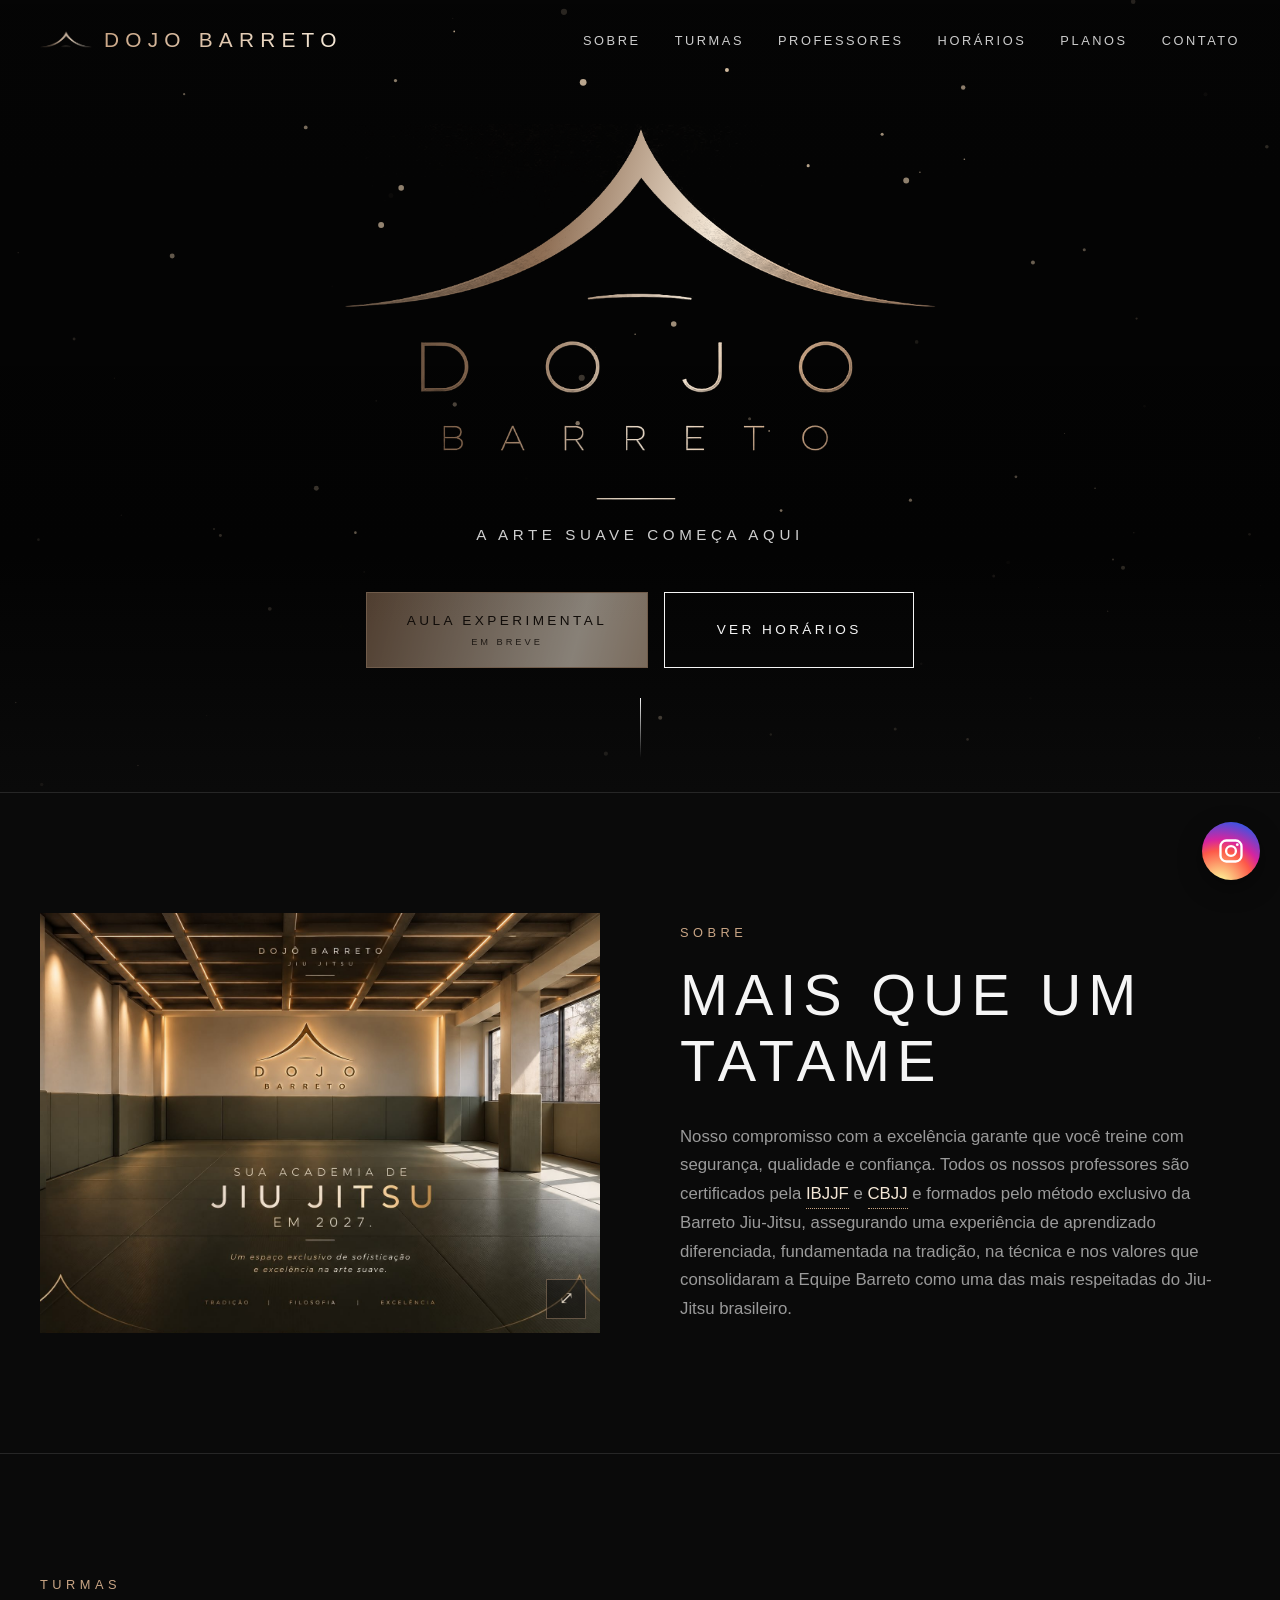
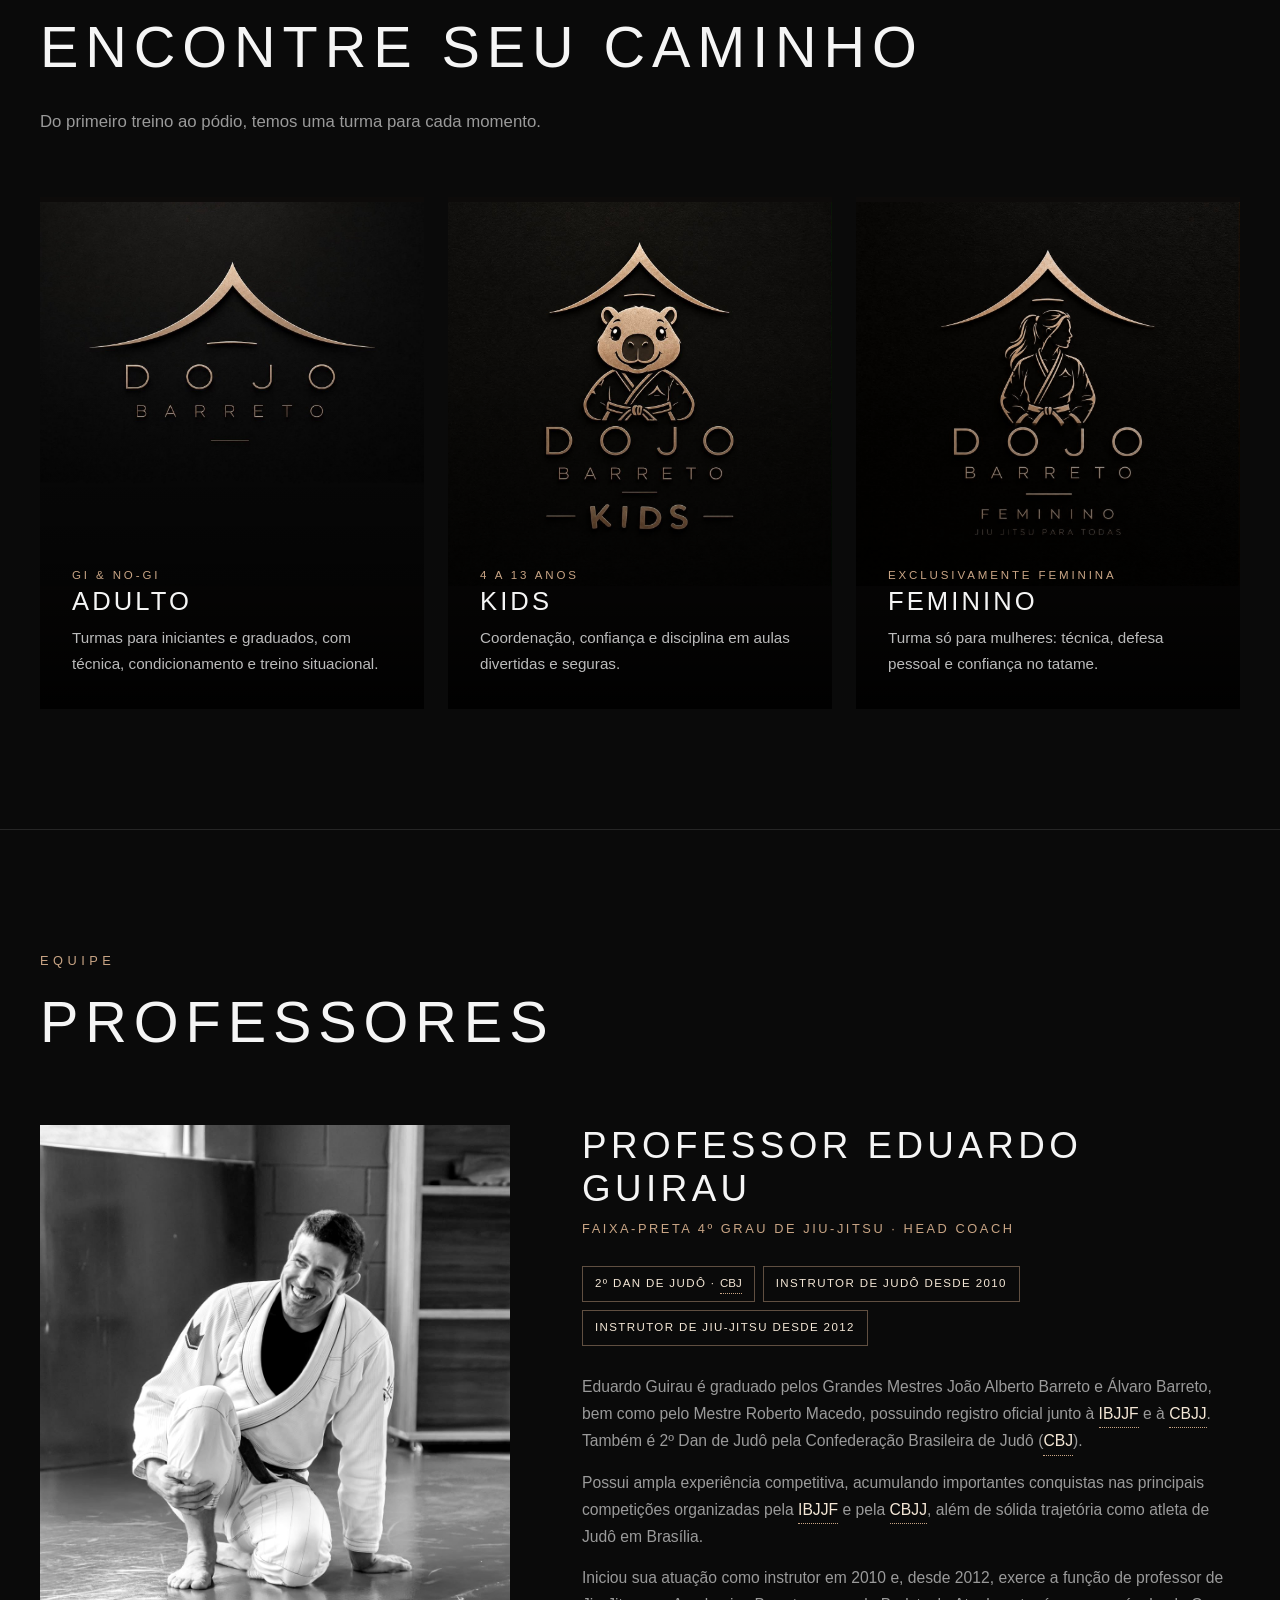
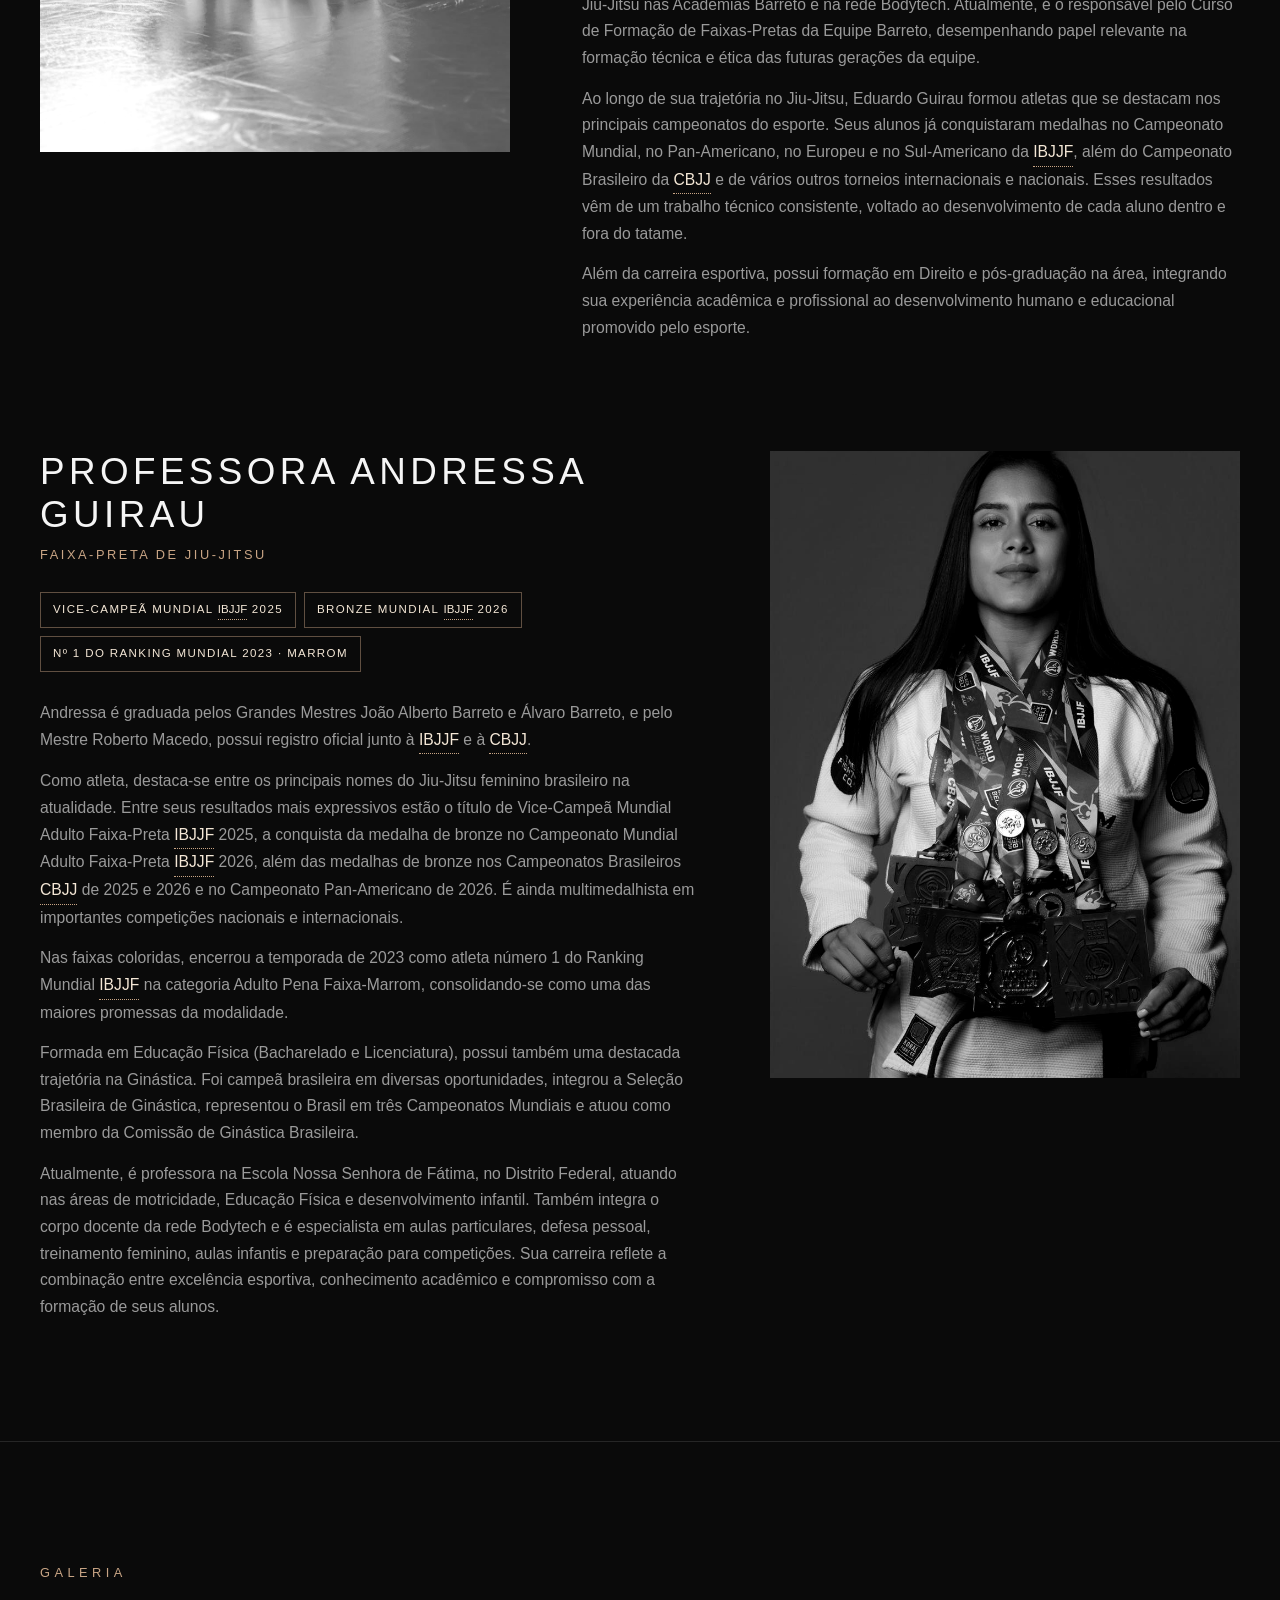
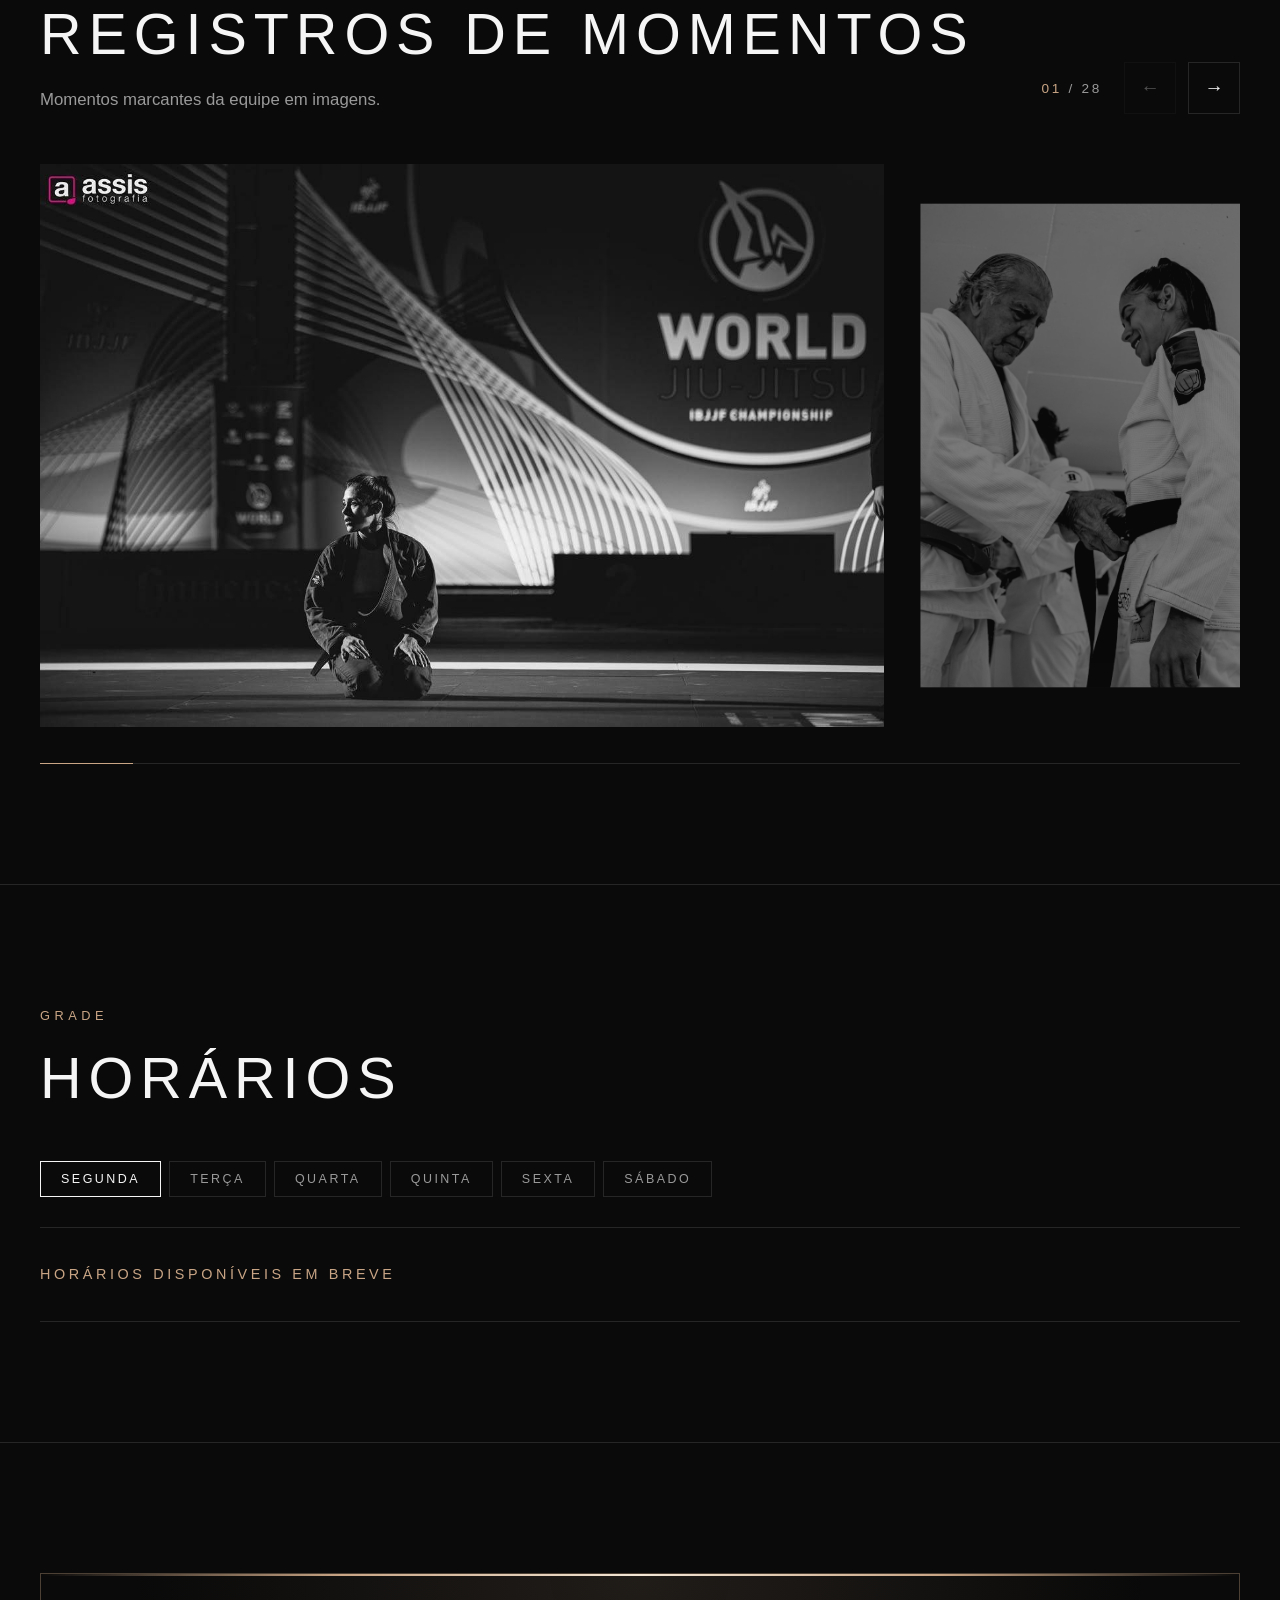
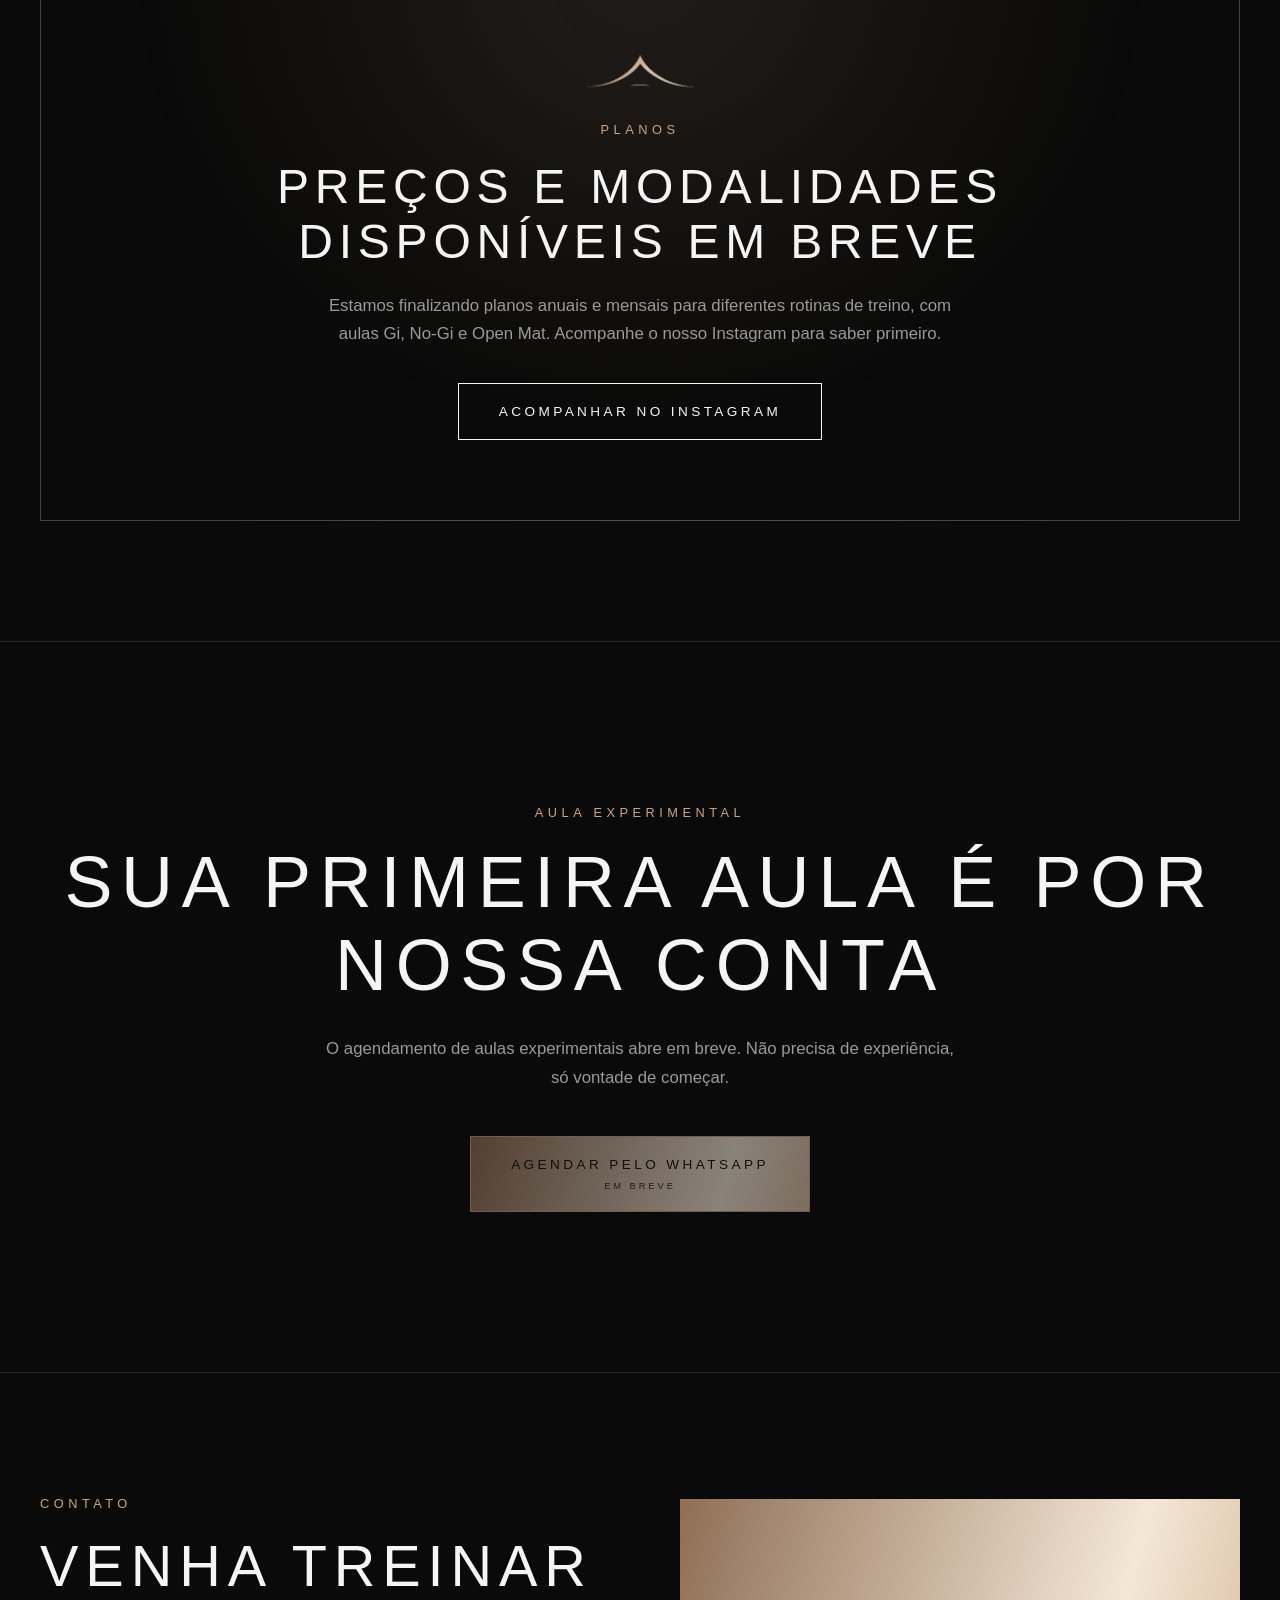
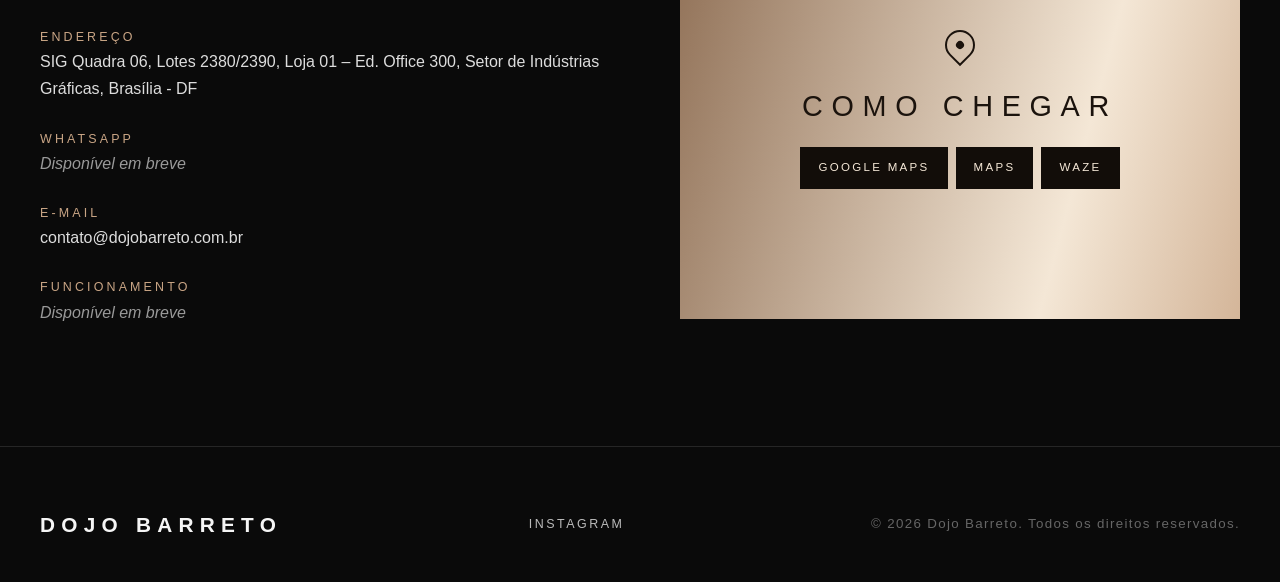
==== commit e8b1d41e: "Prepara contador de visitas do GoatCounter (desligado) Contador próprio, sem script de terceiros e s" ====
--- a/index.html
+++ b/index.html
@@ -2,7 +2,7 @@
 <html lang="pt-BR">
 <meta charset="utf-8">
 <meta name="viewport" content="width=device-width, initial-scale=1, viewport-fit=cover">
-<meta http-equiv="Content-Security-Policy" content="default-src 'self'; style-src 'self' 'unsafe-inline' https://fonts.googleapis.com; font-src https://fonts.gstatic.com; img-src 'self' data:; media-src 'self'; connect-src 'none'; frame-src 'none'; object-src 'none'; base-uri 'none'; form-action 'none'; script-src 'self' 'sha256-osJe/+mYE9IdvsBfmB3nrJEA8Hxi4+VsJpMW9fQMkeg=' 'sha256-ZgBqeGd9Sw/5z3DaaV60iQQtmOZ1PvMkC4dD0P8Wkdo='; upgrade-insecure-requests">
+<meta http-equiv="Content-Security-Policy" content="default-src 'self'; style-src 'self' 'unsafe-inline' https://fonts.googleapis.com; font-src https://fonts.gstatic.com; img-src 'self' data:; media-src 'self'; connect-src 'none'; frame-src 'none'; object-src 'none'; base-uri 'none'; form-action 'none'; script-src 'self' 'sha256-pXZXrxjHWzFp5CgAl1EhpRouq990+ScpWqDe7goNvvI=' 'sha256-ZgBqeGd9Sw/5z3DaaV60iQQtmOZ1PvMkC4dD0P8Wkdo='; upgrade-insecure-requests">
 <meta name="referrer" content="strict-origin-when-cross-origin">
 <style id="antiFrame">html{display:none!important}</style>
 <script>if (window.self === window.top) { document.getElementById("antiFrame").remove(); } else { window.top.location = window.self.location.href; }</script>
@@ -508,6 +508,13 @@
     IBJJF: { nome: "International Brazilian Jiu-Jitsu Federation (Federação Internacional de Jiu-Jitsu Brasileiro)", site: "https://ibjjf.com" },
   },
 
+  // Estatísticas de visitas (GoatCounter, sem cookies). goatcounter: código da conta, ex.: "dojobarreto".
+  // Vazio = desligado. Só conta acessos feitos no domínio abaixo (prévias e testes não contam).
+  estatisticas: {
+    goatcounter: "",
+    dominio: "www.dojobarreto.com.br",
+  },
+
   // Caixa de boas-vindas (aparece uma vez por visitante). ativo: false para desligar.
   boasVindas: {
     ativo: true,
@@ -876,6 +883,28 @@
   setTimeout(show, calm ? 300 : 2600); // espera a animação da logo terminar
 })();
 
+// Estatísticas (GoatCounter): uma contagem por página aberta + cliques nos links principais.
+// Não usa cookies nem guarda nada no navegador; não carrega script de terceiros.
+(() => {
+  const E = C.estatisticas || {};
+  if (!/^[a-z0-9-]+$/.test(E.goatcounter || "") || location.hostname !== E.dominio || navigator.webdriver) return;
+  const base = `https://${E.goatcounter}.goatcounter.com/count`;
+  const enviar = dados => {
+    const url = base + "?" + new URLSearchParams({ ...dados, rnd: Math.random().toString(36).slice(2) });
+    if (!(navigator.sendBeacon && navigator.sendBeacon(url))) new Image().src = url;
+  };
+  enviar({ p: location.pathname, r: document.referrer, t: document.title, s: String(screen.width) });
+  // eventos: Instagram, siglas e "Como chegar"
+  document.addEventListener("click", e => {
+    const a = e.target.closest("#ig, a[href*='instagram.com'], .go a, .sig");
+    if (!a) return;
+    const nome = a.classList.contains("sig") ? "sigla-" + a.dataset.sig
+      : a.closest(".go") ? "rota-" + a.textContent.trim().toLowerCase().replace(/\s+/g, "-")
+      : "instagram";
+    enviar({ p: nome, t: nome, e: "true" });
+  });
+})();
+
 // Ampliar imagem (Sobre)
 (() => {
   const lb = document.createElement("div");
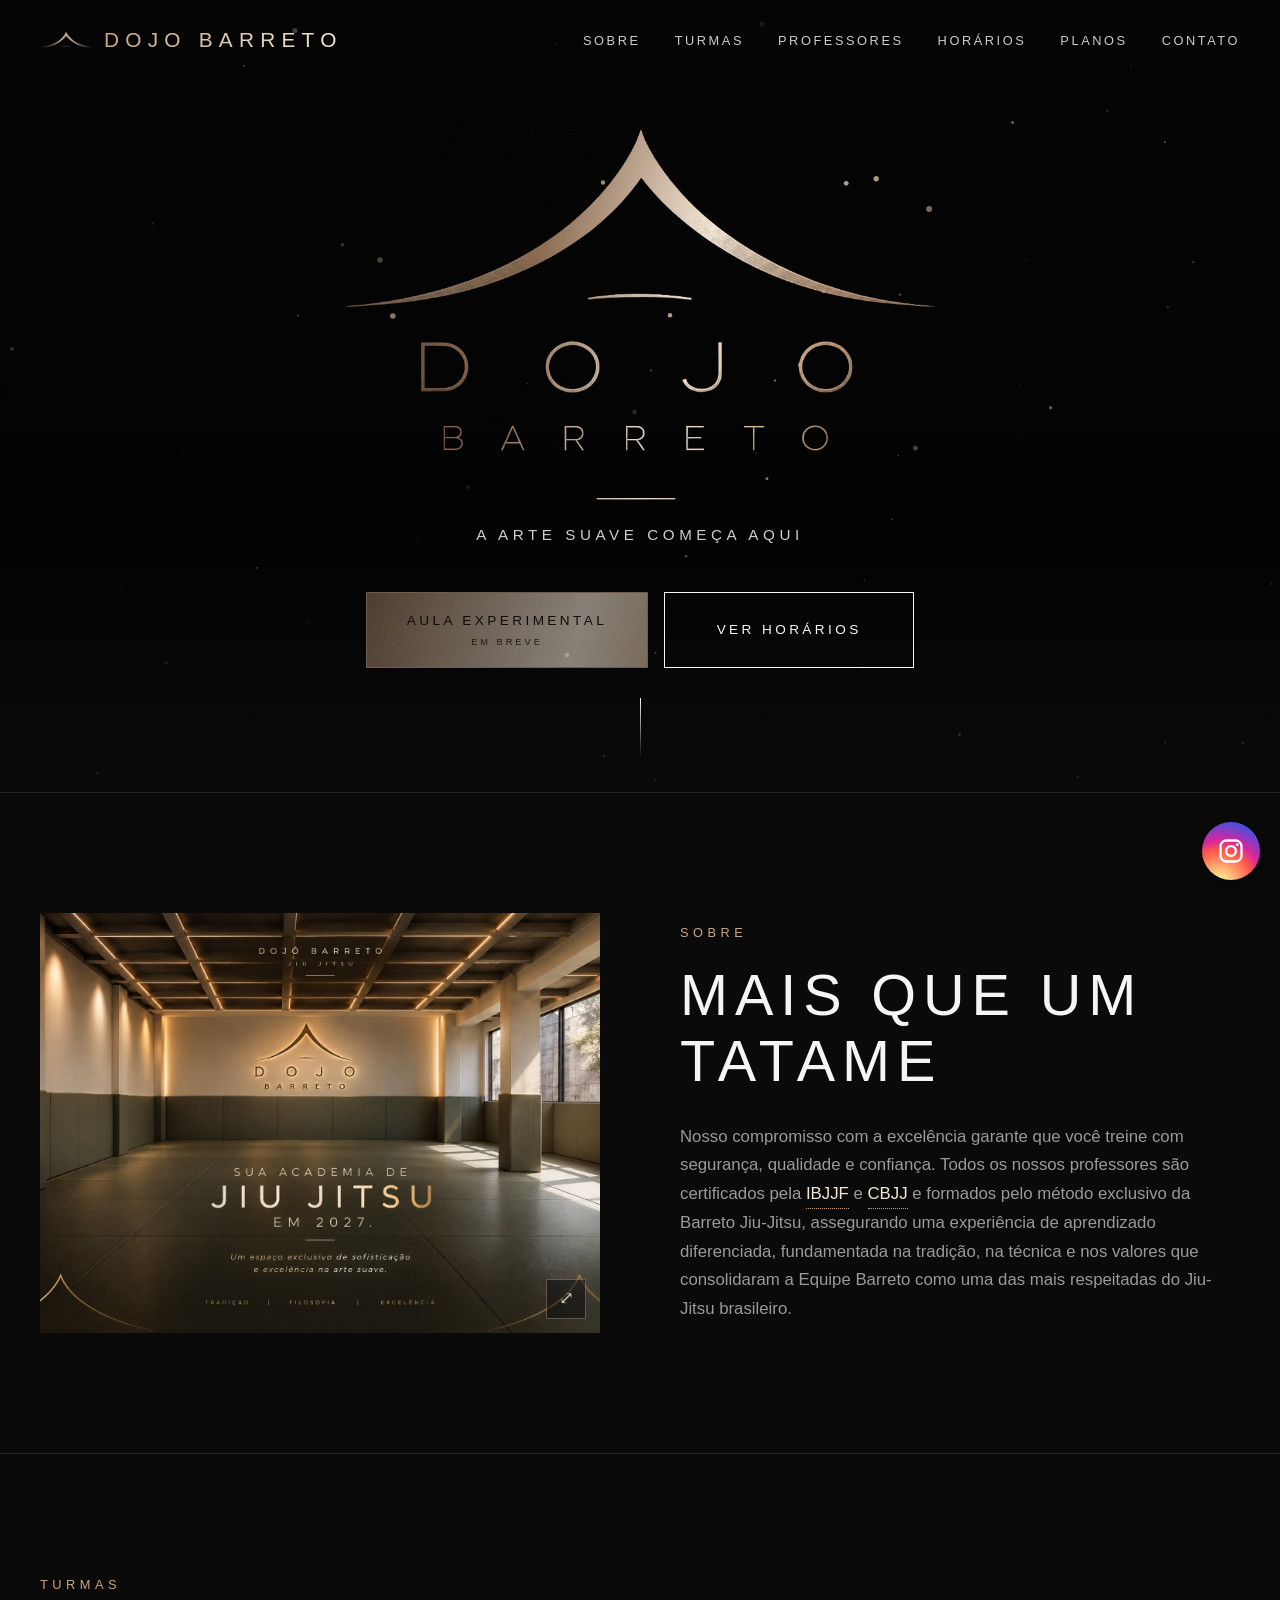
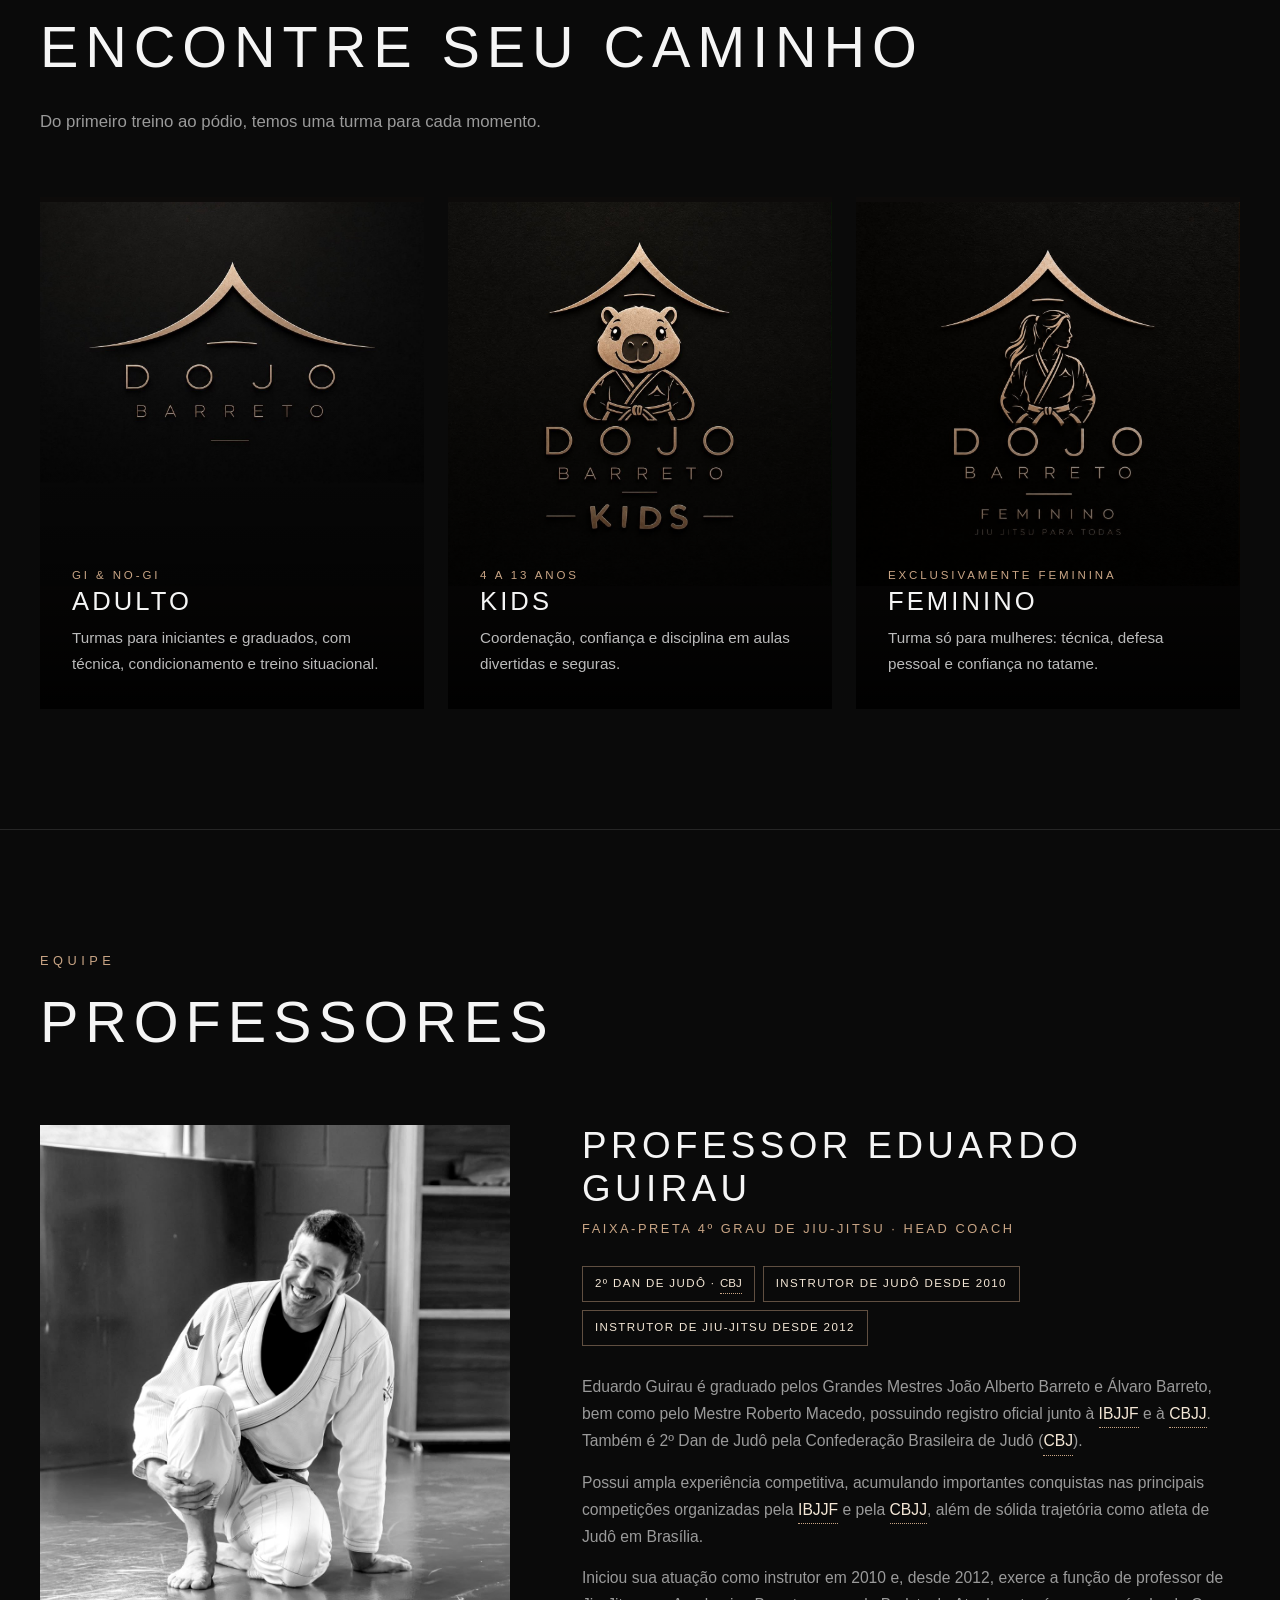
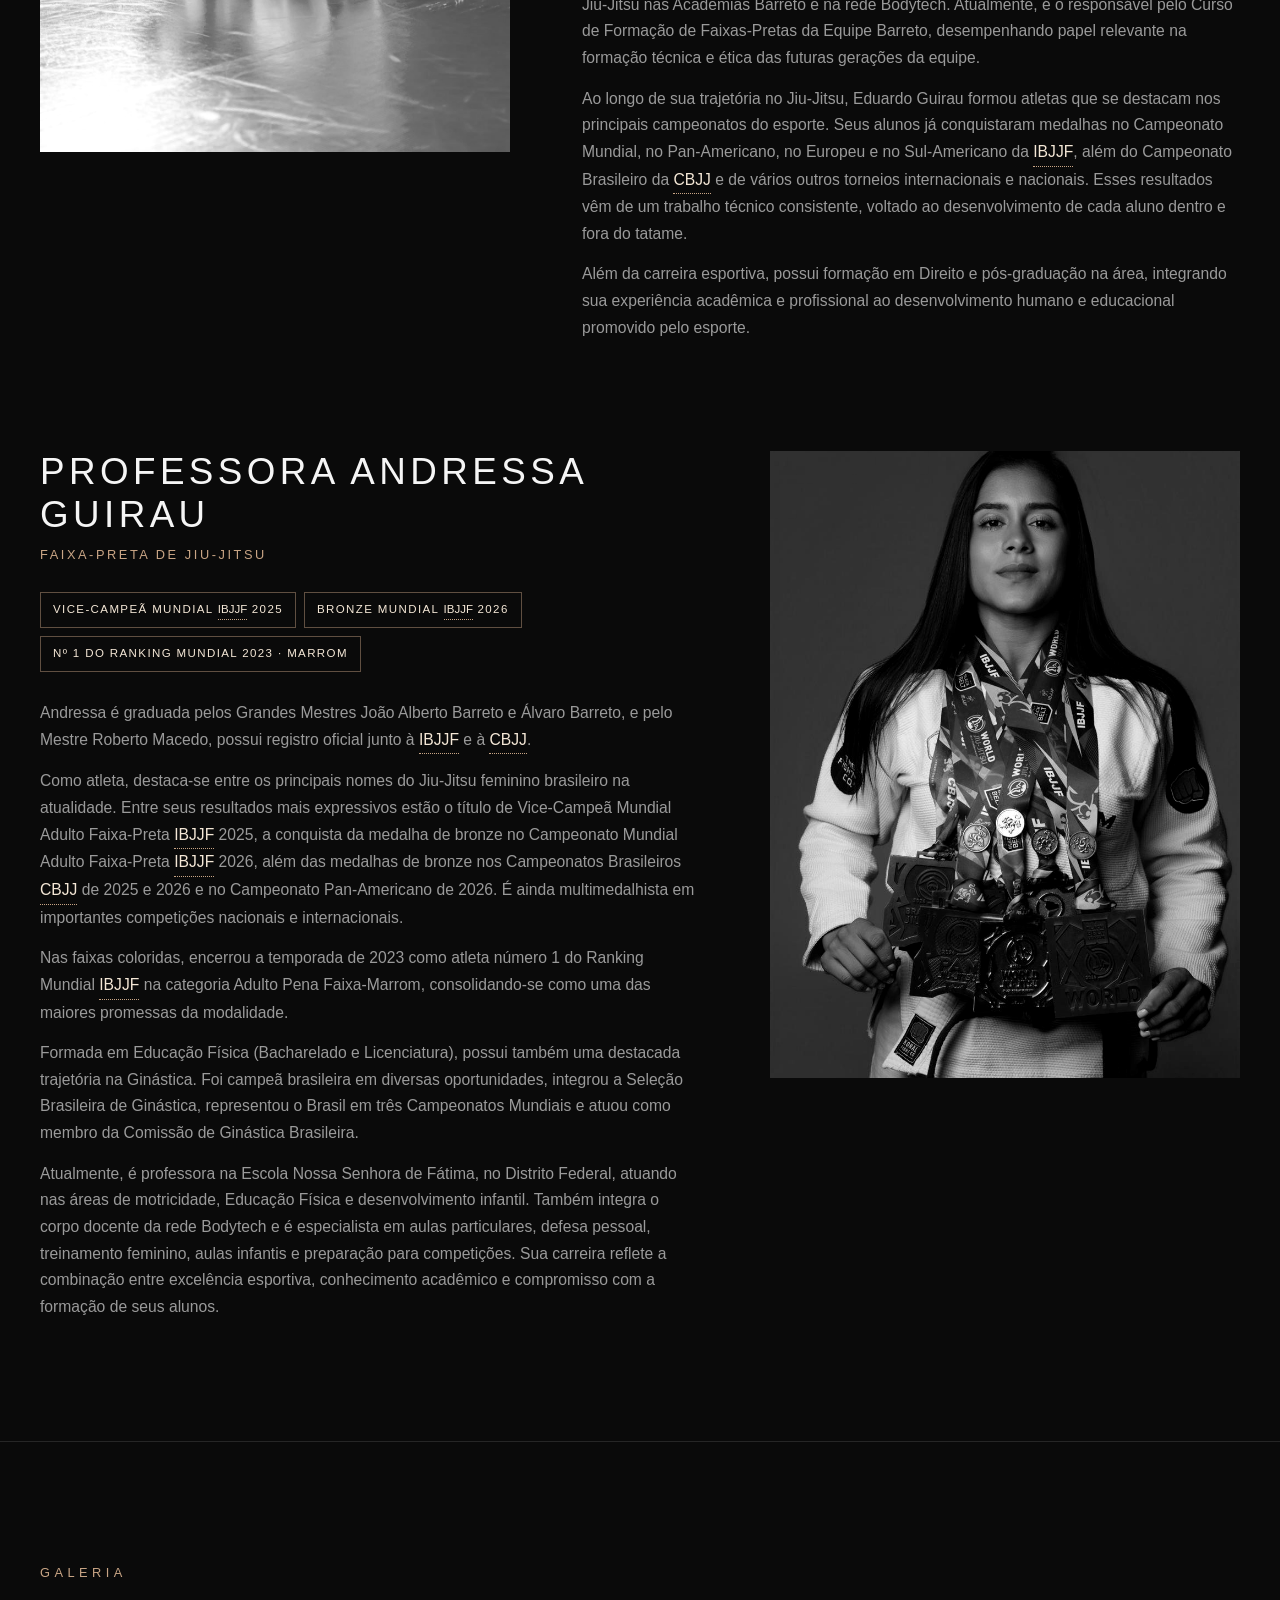
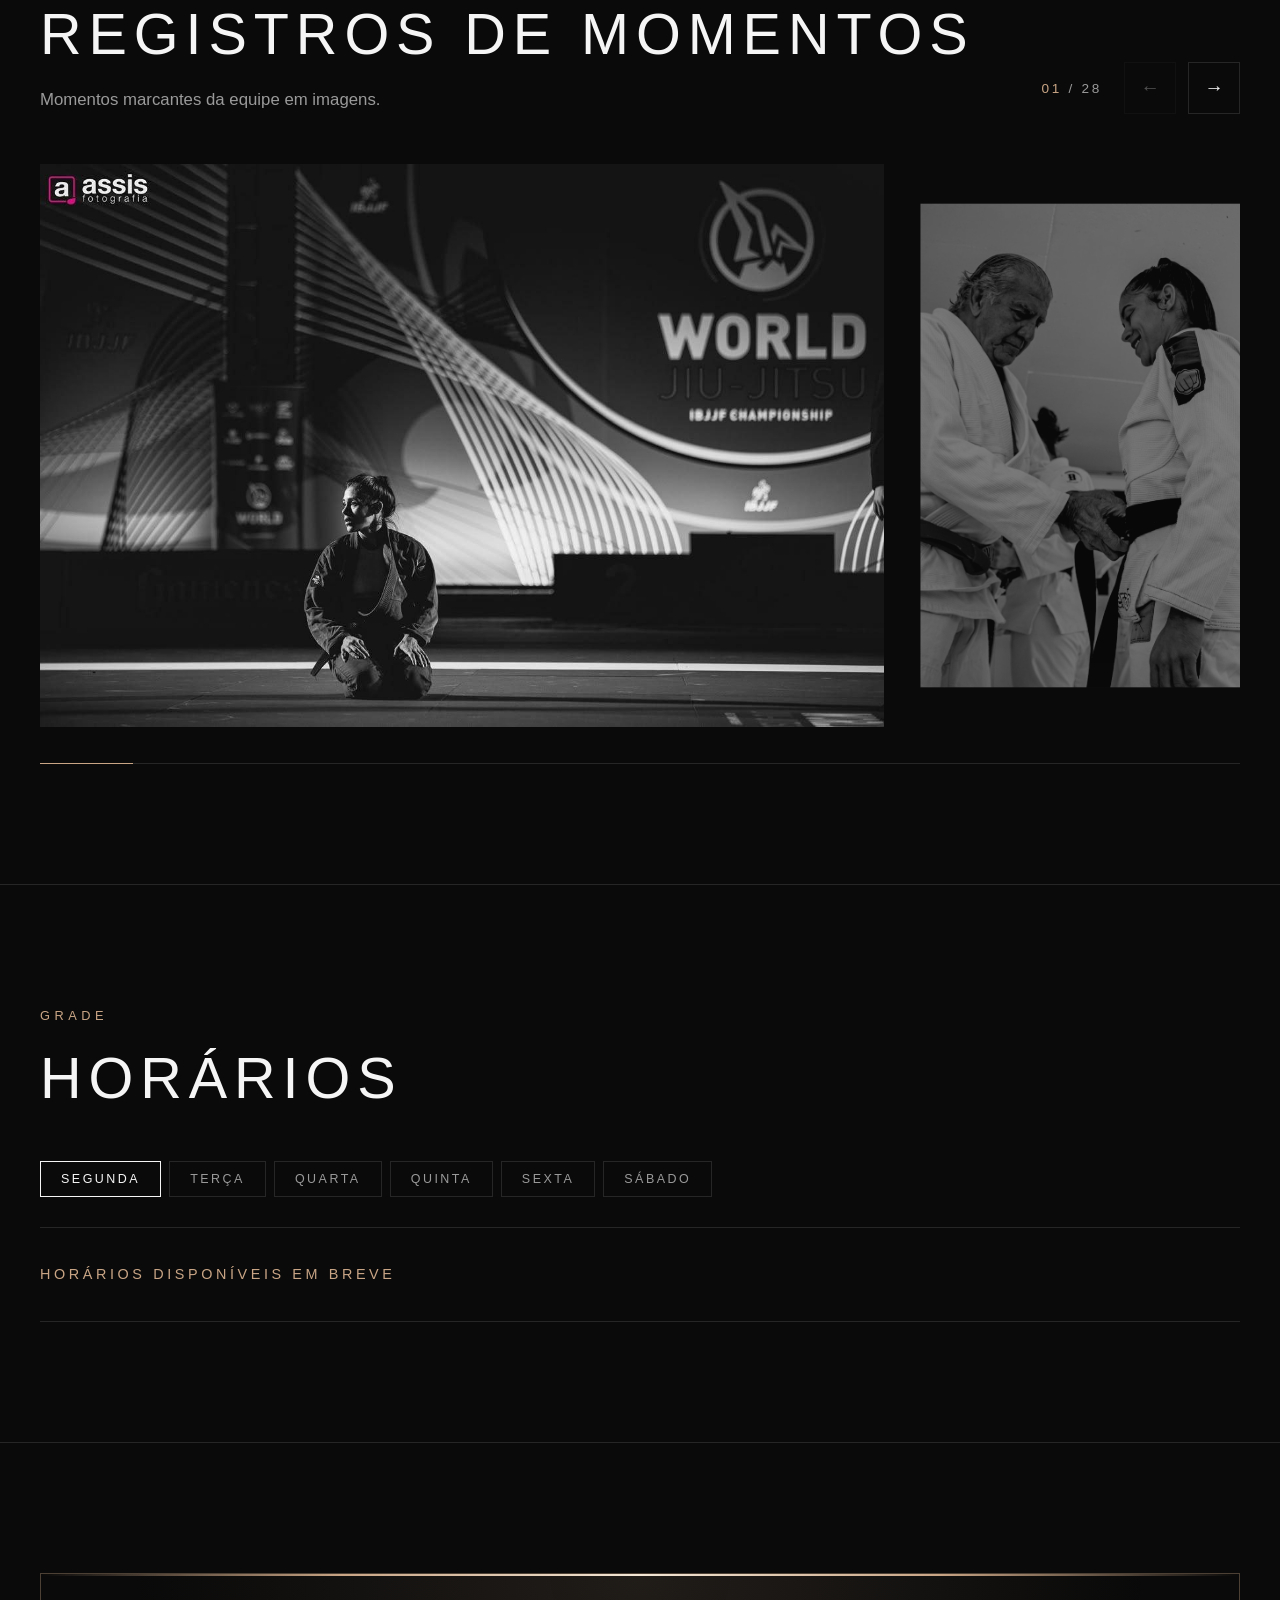
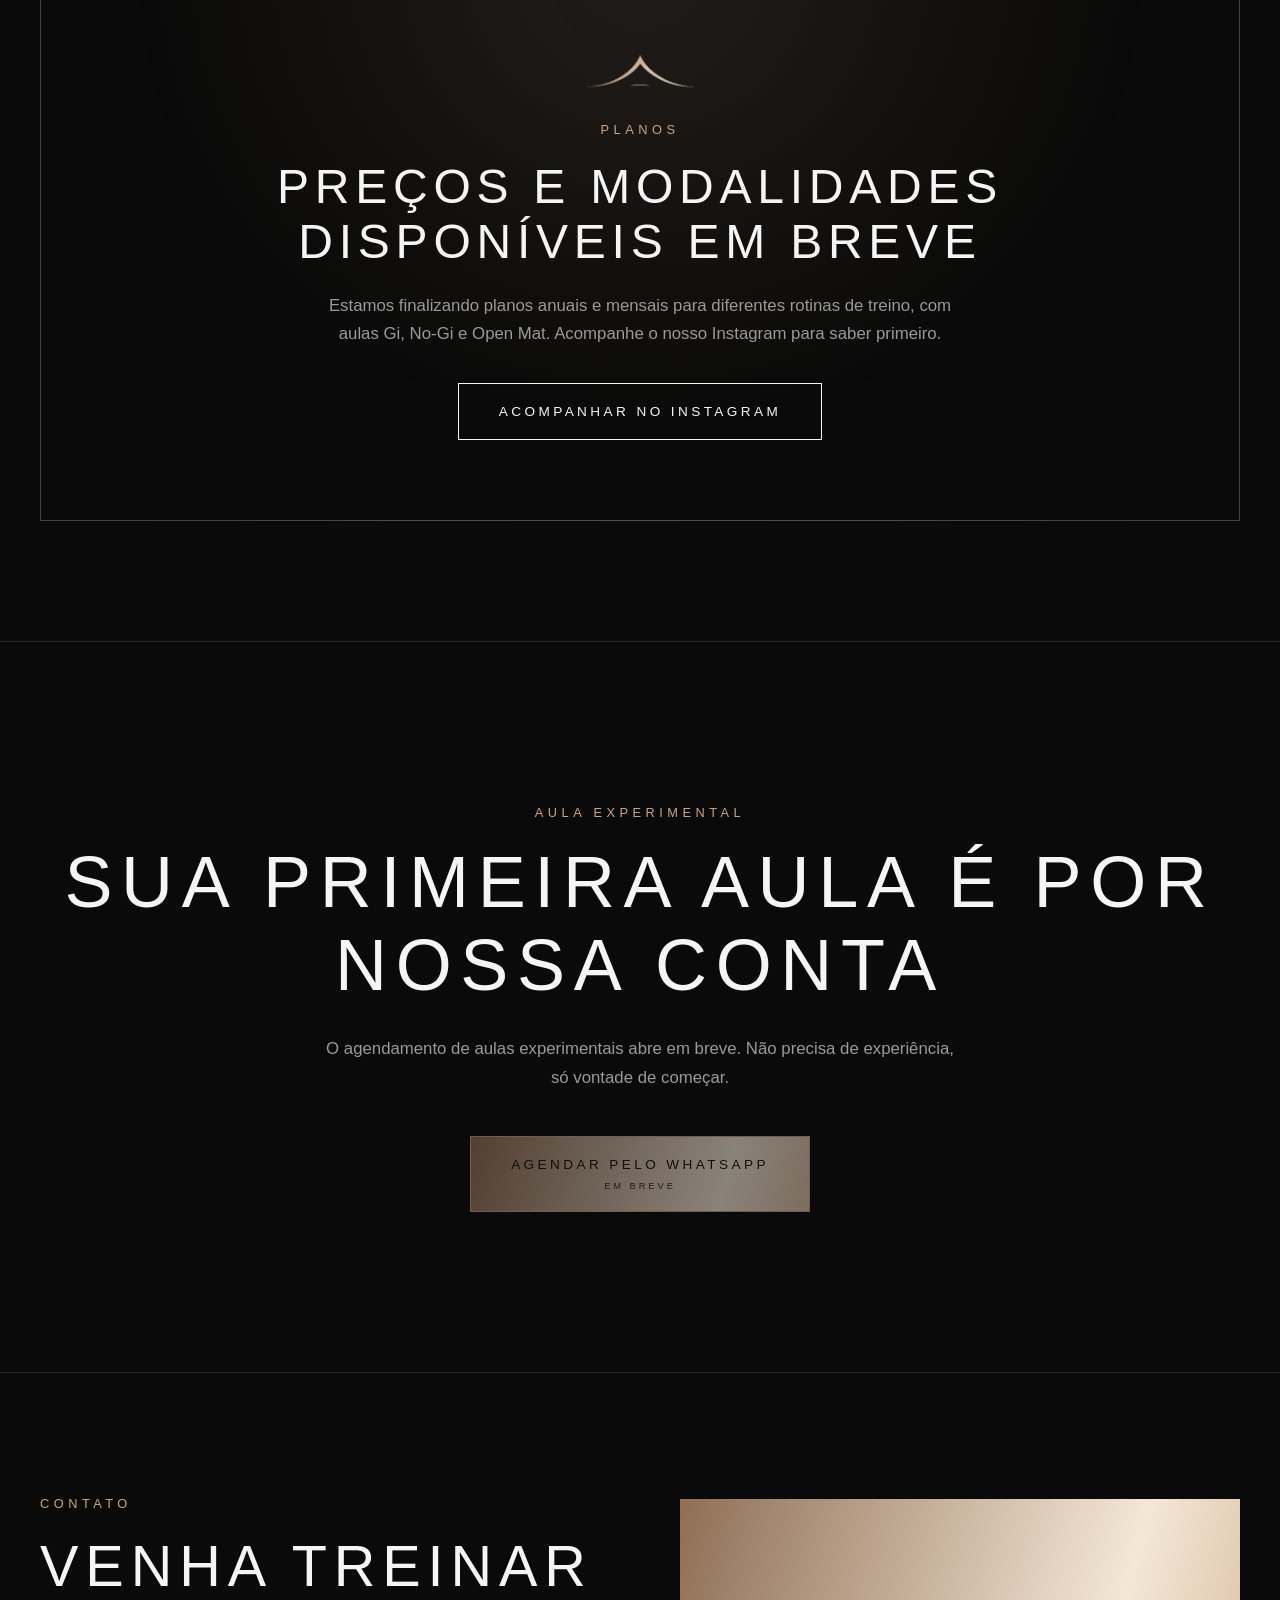
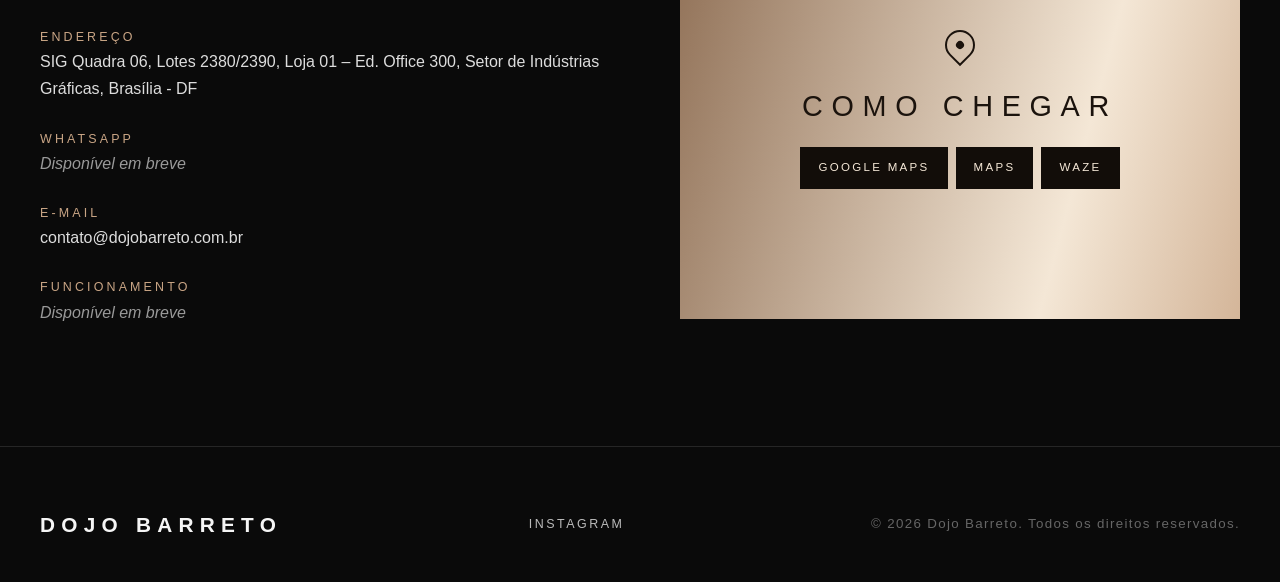
==== commit 0c827052: "Ativa o contador de visitas do GoatCounter Conta dojobarretosite.goatcounter.com. A CSP libera apena" ====
--- a/index.html
+++ b/index.html
@@ -2,7 +2,7 @@
 <html lang="pt-BR">
 <meta charset="utf-8">
 <meta name="viewport" content="width=device-width, initial-scale=1, viewport-fit=cover">
-<meta http-equiv="Content-Security-Policy" content="default-src 'self'; style-src 'self' 'unsafe-inline' https://fonts.googleapis.com; font-src https://fonts.gstatic.com; img-src 'self' data:; media-src 'self'; connect-src 'none'; frame-src 'none'; object-src 'none'; base-uri 'none'; form-action 'none'; script-src 'self' 'sha256-pXZXrxjHWzFp5CgAl1EhpRouq990+ScpWqDe7goNvvI=' 'sha256-ZgBqeGd9Sw/5z3DaaV60iQQtmOZ1PvMkC4dD0P8Wkdo='; upgrade-insecure-requests">
+<meta http-equiv="Content-Security-Policy" content="default-src 'self'; style-src 'self' 'unsafe-inline' https://fonts.googleapis.com; font-src https://fonts.gstatic.com; img-src 'self' data: https://dojobarretosite.goatcounter.com; media-src 'self'; connect-src https://dojobarretosite.goatcounter.com; frame-src 'none'; object-src 'none'; base-uri 'none'; form-action 'none'; script-src 'self' 'sha256-M3f1EC6N2+DM1w8pE11HaMgyeIIMCFim6bBt6FQdC00=' 'sha256-ZgBqeGd9Sw/5z3DaaV60iQQtmOZ1PvMkC4dD0P8Wkdo='; upgrade-insecure-requests">
 <meta name="referrer" content="strict-origin-when-cross-origin">
 <style id="antiFrame">html{display:none!important}</style>
 <script>if (window.self === window.top) { document.getElementById("antiFrame").remove(); } else { window.top.location = window.self.location.href; }</script>
@@ -511,7 +511,7 @@
   // Estatísticas de visitas (GoatCounter, sem cookies). goatcounter: código da conta, ex.: "dojobarreto".
   // Vazio = desligado. Só conta acessos feitos no domínio abaixo (prévias e testes não contam).
   estatisticas: {
-    goatcounter: "",
+    goatcounter: "dojobarretosite",
     dominio: "www.dojobarreto.com.br",
   },
 
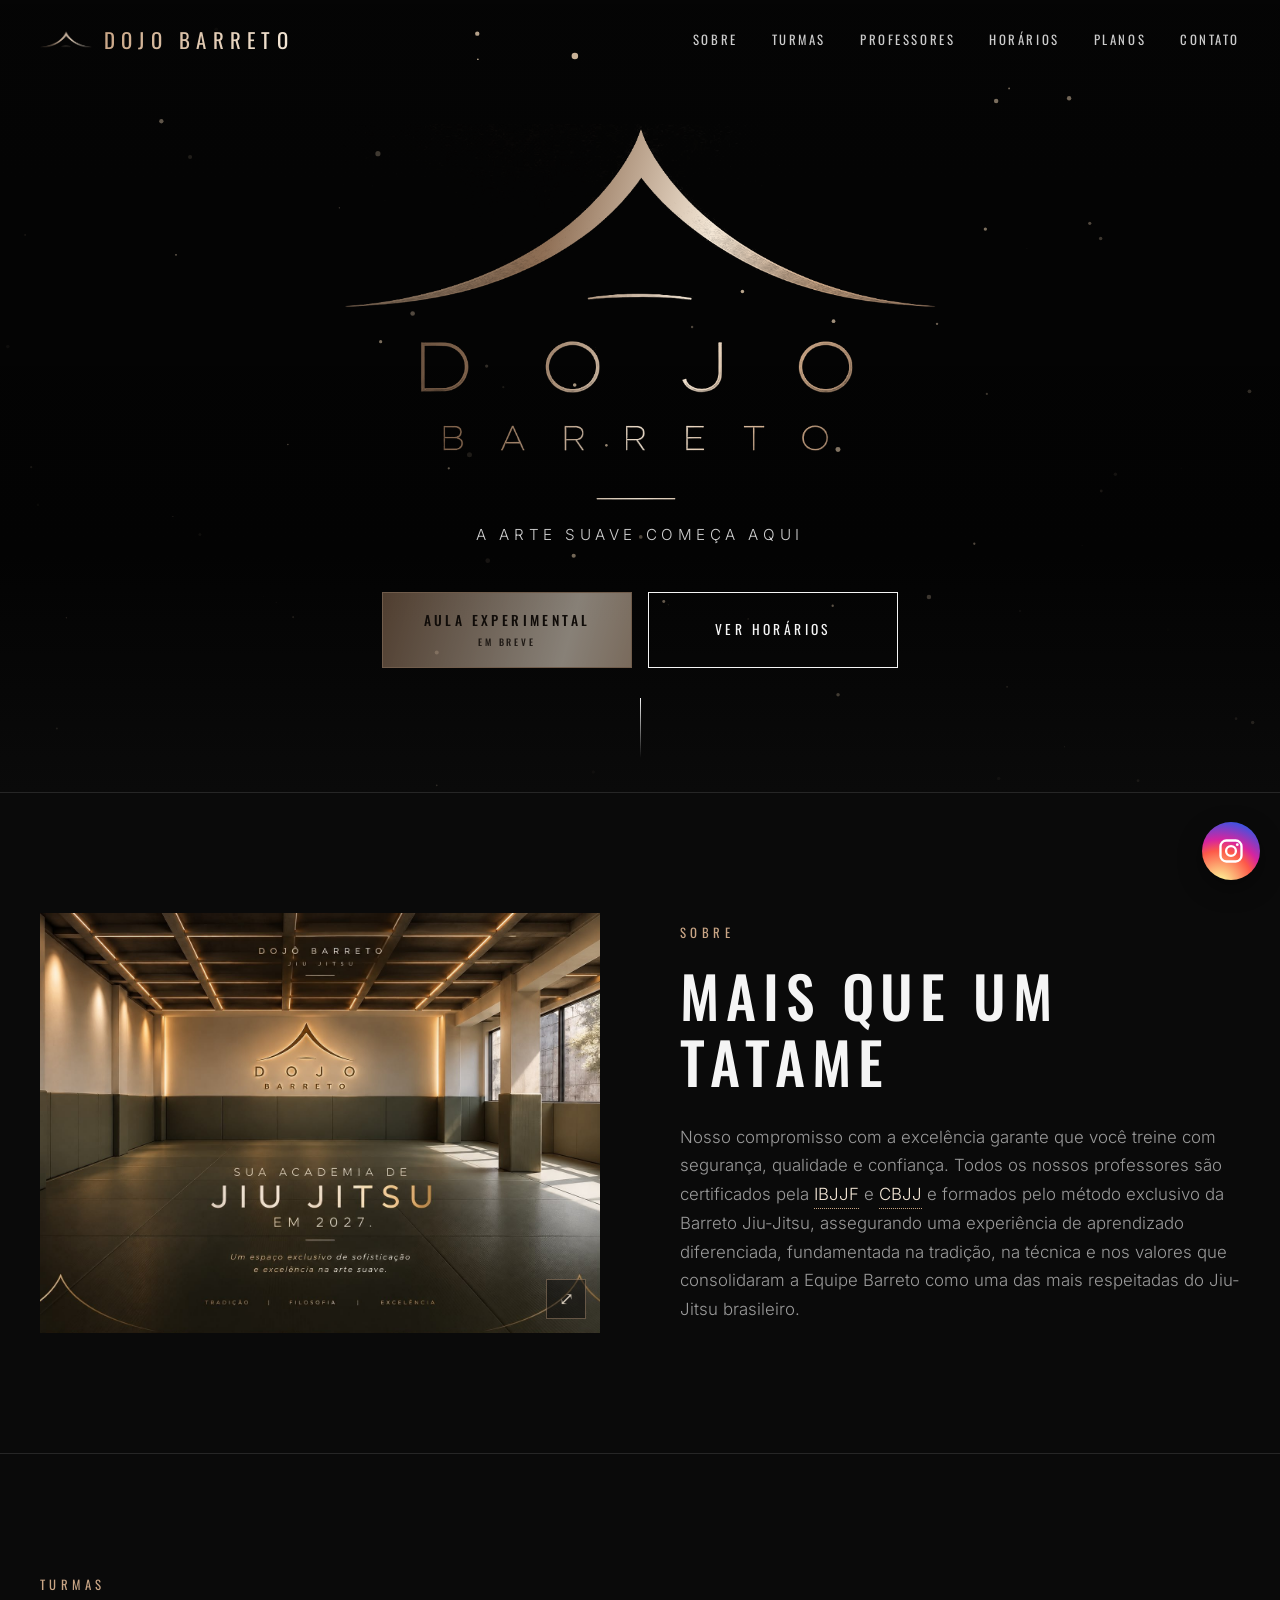
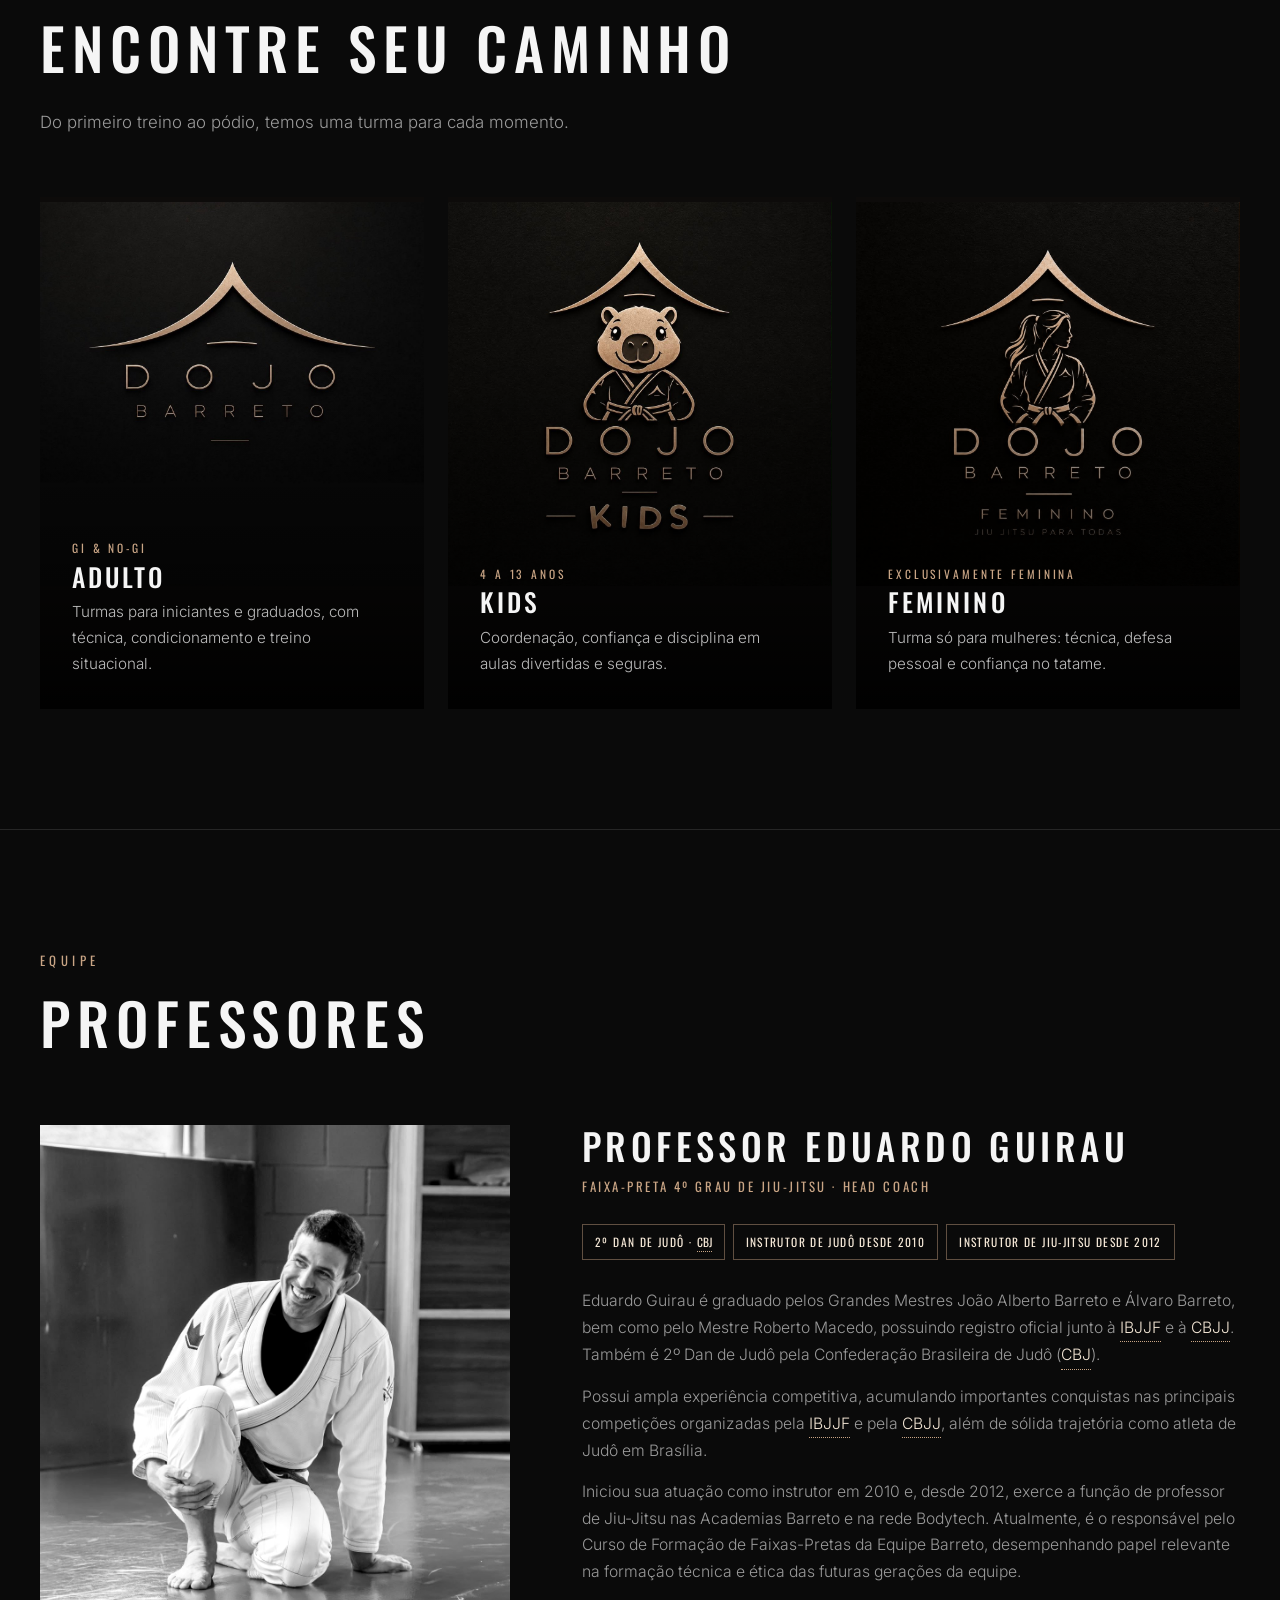
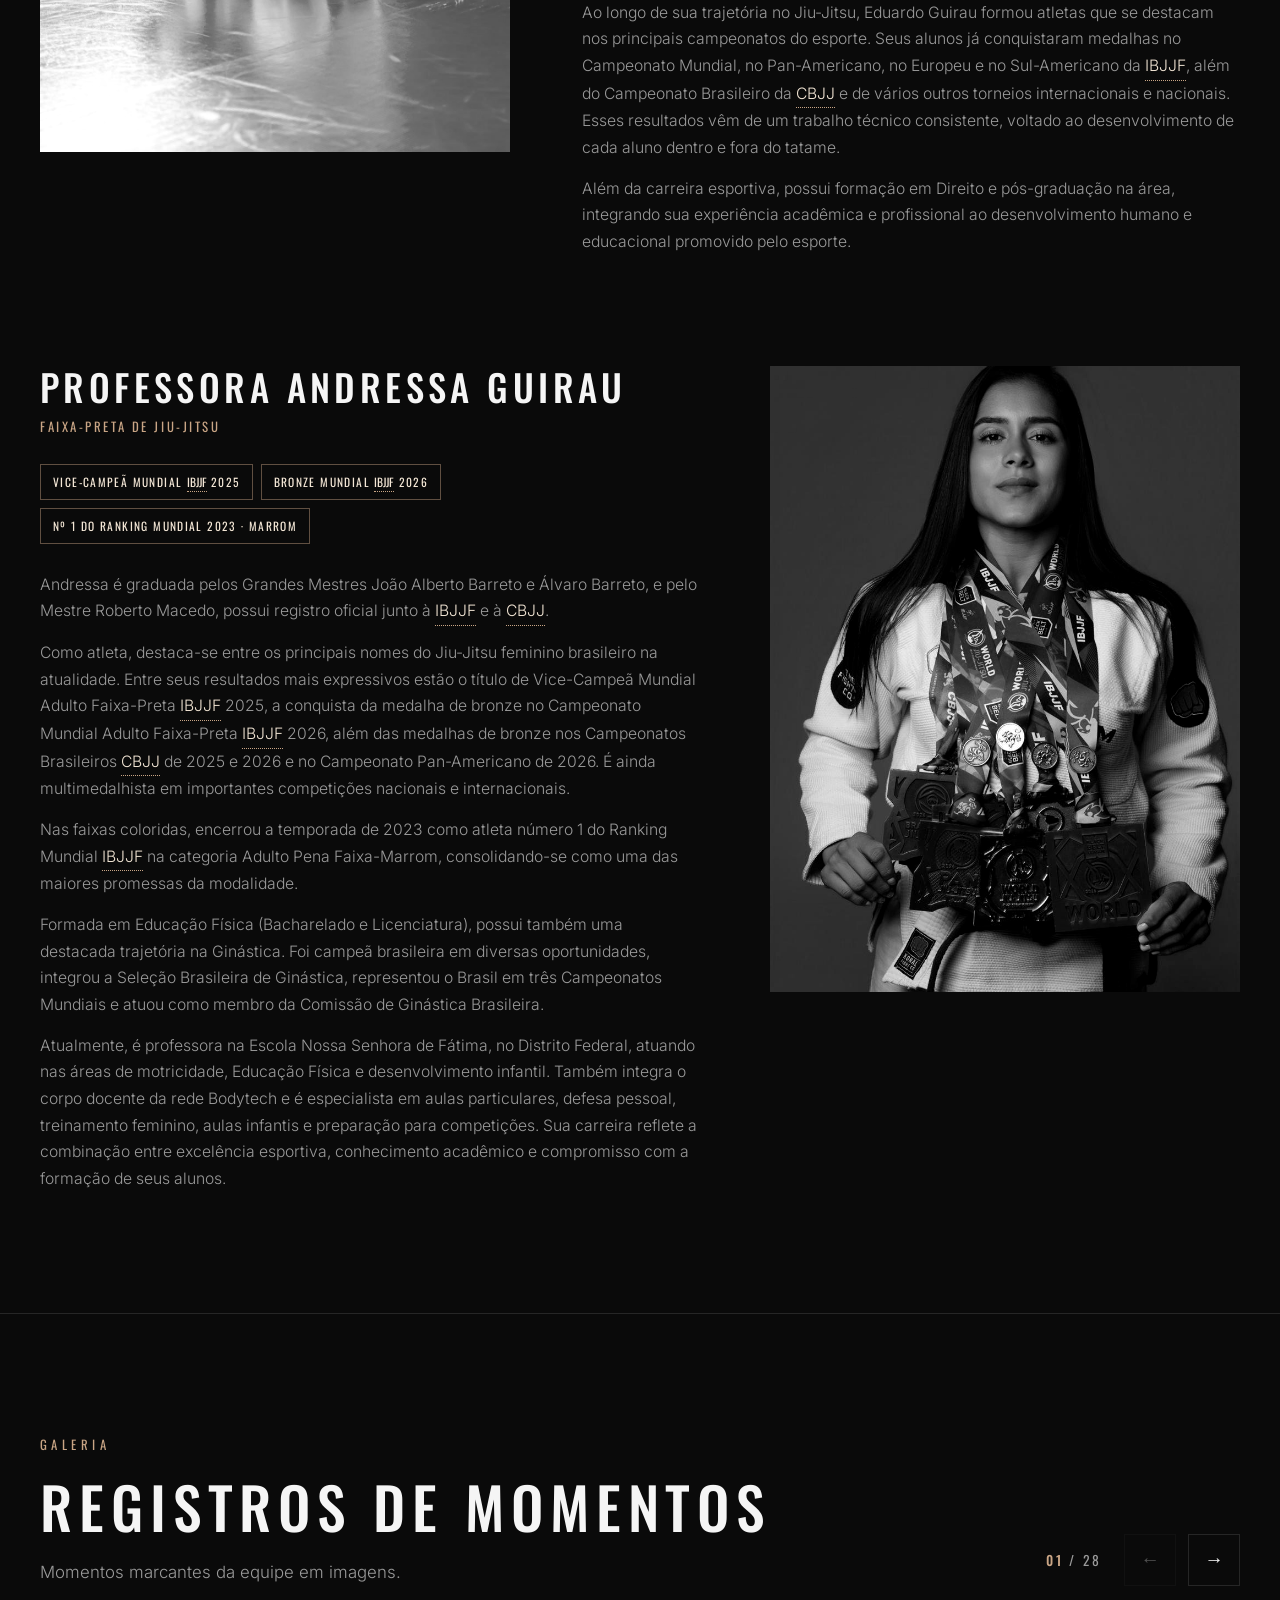
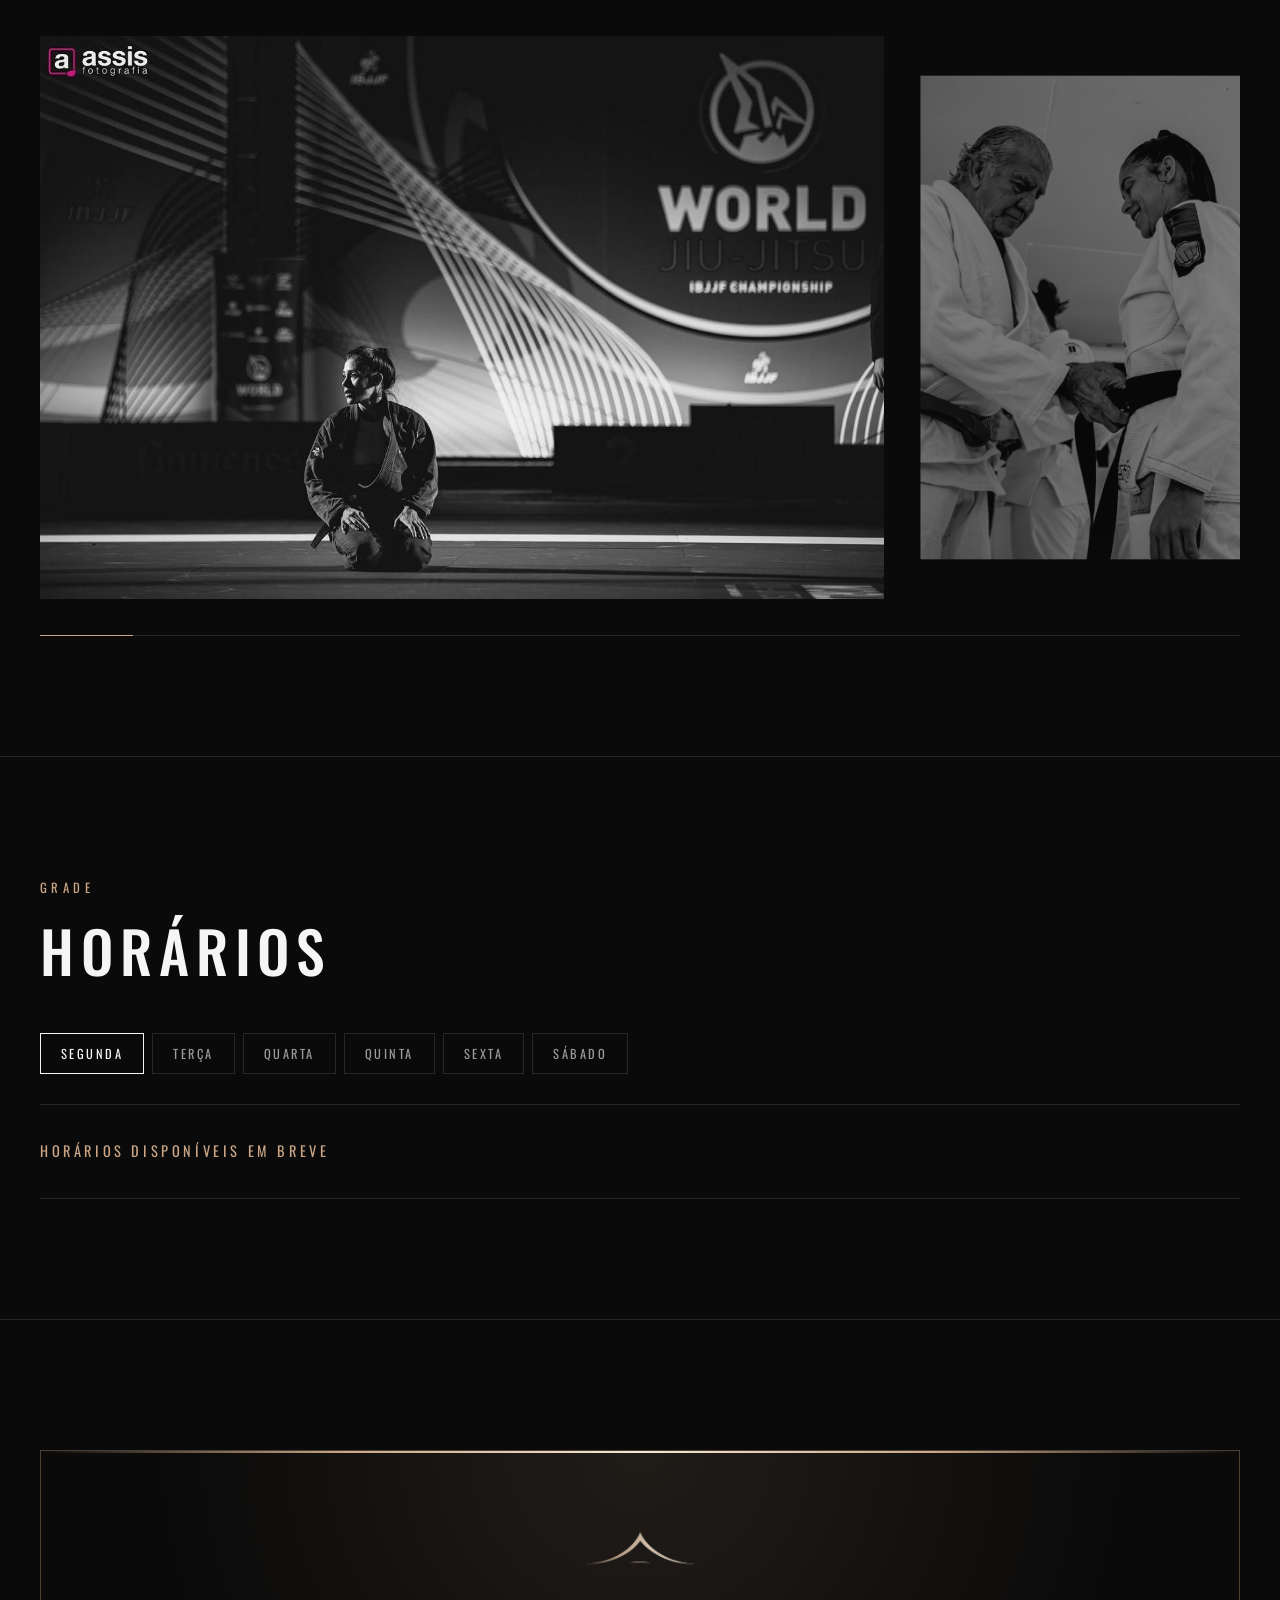
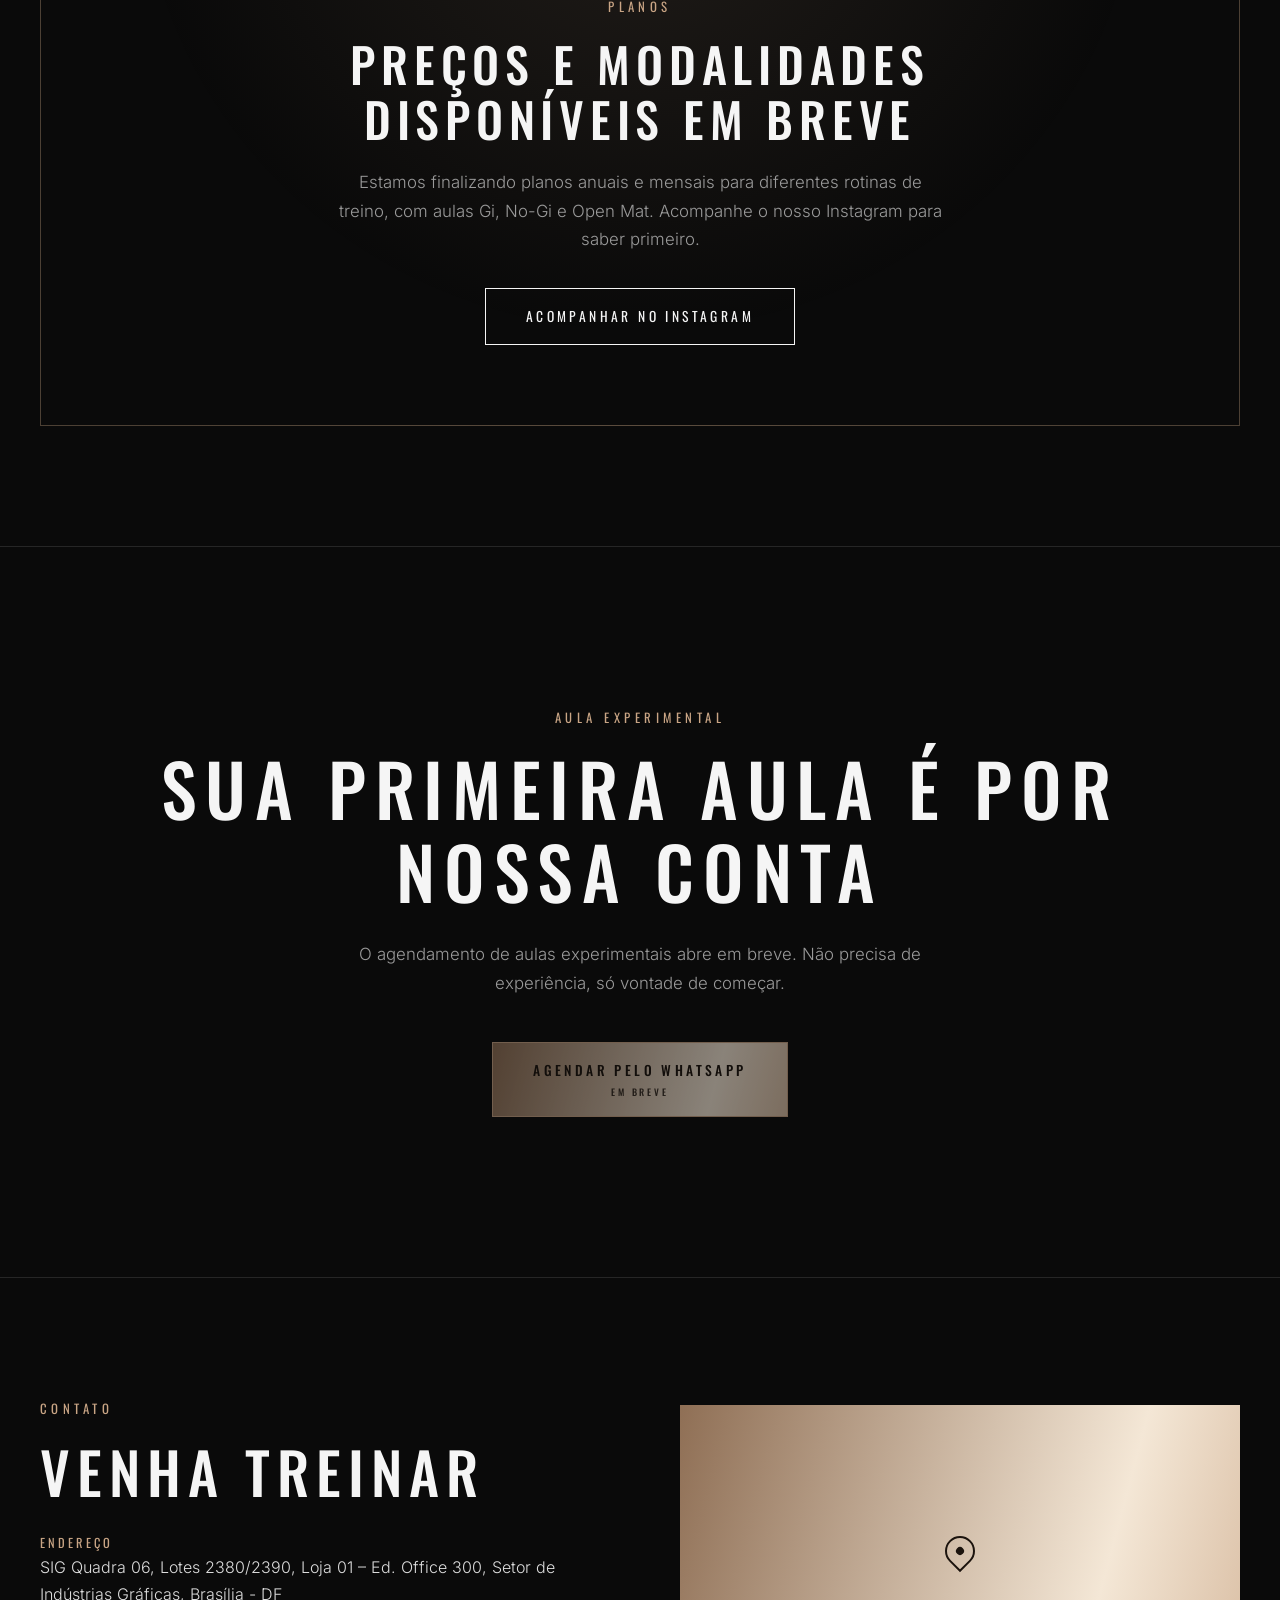
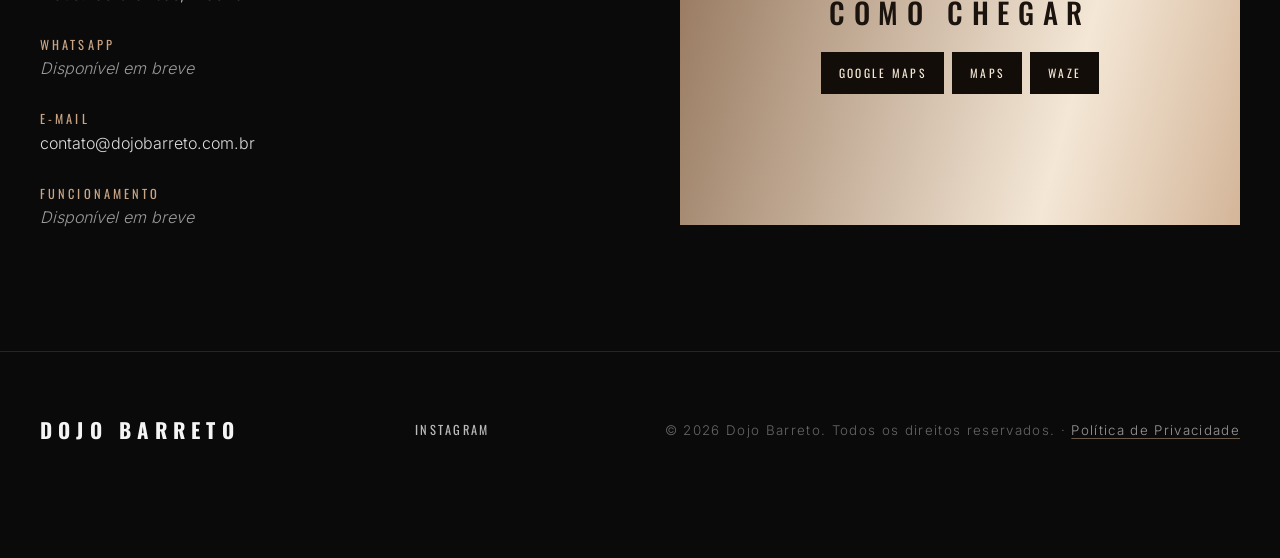
==== commit 13b31a53: "Adiciona Política de Privacidade e hospeda as fontes no próprio site - Nova página privacidade.html " ====
--- a/index.html
+++ b/index.html
@@ -2,7 +2,7 @@
 <html lang="pt-BR">
 <meta charset="utf-8">
 <meta name="viewport" content="width=device-width, initial-scale=1, viewport-fit=cover">
-<meta http-equiv="Content-Security-Policy" content="default-src 'self'; style-src 'self' 'unsafe-inline' https://fonts.googleapis.com; font-src https://fonts.gstatic.com; img-src 'self' data: https://dojobarretosite.goatcounter.com; media-src 'self'; connect-src https://dojobarretosite.goatcounter.com; frame-src 'none'; object-src 'none'; base-uri 'none'; form-action 'none'; script-src 'self' 'sha256-M3f1EC6N2+DM1w8pE11HaMgyeIIMCFim6bBt6FQdC00=' 'sha256-ZgBqeGd9Sw/5z3DaaV60iQQtmOZ1PvMkC4dD0P8Wkdo='; upgrade-insecure-requests">
+<meta http-equiv="Content-Security-Policy" content="default-src 'self'; style-src 'self' 'unsafe-inline'; font-src 'self'; img-src 'self' data: https://dojobarretosite.goatcounter.com; media-src 'self'; connect-src https://dojobarretosite.goatcounter.com; frame-src 'none'; object-src 'none'; base-uri 'none'; form-action 'none'; script-src 'self' 'sha256-/jNWijiYJu8NKOtJHiwgFtbRydkGUHxdQVH6NNStPqw=' 'sha256-ZgBqeGd9Sw/5z3DaaV60iQQtmOZ1PvMkC4dD0P8Wkdo='; upgrade-insecure-requests">
 <meta name="referrer" content="strict-origin-when-cross-origin">
 <style id="antiFrame">html{display:none!important}</style>
 <script>if (window.self === window.top) { document.getElementById("antiFrame").remove(); } else { window.top.location = window.self.location.href; }</script>
@@ -23,9 +23,9 @@
 <link rel="apple-touch-icon" href="img/apple-touch-icon.png">
 <meta name="theme-color" content="#0a0a0a">
 <meta name="description" content="Dojo Barreto: academia de Jiu-Jitsu em Brasília, da Equipe Barreto. Turmas adulto, kids e feminina com os professores Eduardo e Andressa Guirau.">
-<link rel="preconnect" href="https://fonts.googleapis.com">
-<link rel="preconnect" href="https://fonts.gstatic.com" crossorigin>
-<link href="https://fonts.googleapis.com/css2?family=Oswald:wght@400;500;700&family=Inter:wght@300;400;600&display=swap" rel="stylesheet">
+<link rel="preload" href="fonts/oswald-latin.woff2" as="font" type="font/woff2" crossorigin>
+<link rel="preload" href="fonts/inter-latin.woff2" as="font" type="font/woff2" crossorigin>
+<link rel="stylesheet" href="fonts/fontes.css">
 
 <!--
 =====================================================================
@@ -258,12 +258,14 @@
 .map span{font-family:var(--head);letter-spacing:.25em;text-transform:uppercase;font-size:.8rem}
 
 /* FOOTER */
-footer{border-top:1px solid var(--line);padding:60px 0 40px}
+footer{border-top:1px solid var(--line);padding:60px 0 110px} /* espaço para o botão flutuante do Instagram */
 footer .wrap{display:flex;justify-content:space-between;align-items:center;gap:30px;flex-wrap:wrap}
 .social{display:flex;gap:22px}
 .social a{font-family:var(--head);letter-spacing:.2em;text-transform:uppercase;font-size:.78rem;color:#bbb}
 .social a:hover{color:var(--accent)}
 footer small{color:#666;letter-spacing:.1em}
+footer .priv{color:#9a9a9a;text-decoration:underline;text-underline-offset:3px;text-decoration-color:rgba(201,165,133,.5)}
+footer .priv:hover{color:var(--accent)}
 
 /* Itens em breve / desabilitados */
 [hidden]{display:none!important}
@@ -727,7 +729,7 @@
 document.getElementById("footer").innerHTML = `
   <div class="logo">${esc(C.nome)}</div>
   <div class="social">${redes.map(([n,u]) => `<a href="${esc(safeUrl(u))}" target="_blank" rel="noopener noreferrer">${n}</a>`).join("")}</div>
-  <small>© ${new Date().getFullYear()} ${esc(C.nome)}. Todos os direitos reservados.</small>`;
+  <small>© ${new Date().getFullYear()} ${esc(C.nome)}. Todos os direitos reservados. · <a class="priv" href="privacidade.html">Política de Privacidade</a></small>`;
 const waBtn = document.getElementById("wa");
 if (C.whatsappAtivo) waBtn.href = waLink; else waBtn.remove(); // sem WhatsApp, o botão sai da página
 if (C.instagram) { const ig = document.getElementById("ig"); ig.href = safeUrl(C.instagram); ig.hidden = false; ig.classList.toggle("solo", !C.whatsappAtivo); }
--- a/fonts/fontes.css
+++ b/fonts/fontes.css
@@ -0,0 +1,4 @@
+@font-face{font-family:'Inter';font-style:normal;font-weight:300 600;font-display:swap;src:url(inter-latin-ext.woff2) format('woff2');unicode-range:U+0100-02BA, U+02BD-02C5, U+02C7-02CC, U+02CE-02D7, U+02DD-02FF, U+0304, U+0308, U+0329, U+1D00-1DBF, U+1E00-1E9F, U+1EF2-1EFF, U+2020, U+20A0-20AB, U+20AD-20C4, U+2113, U+2C60-2C7F, U+A720-A7FF}
+@font-face{font-family:'Inter';font-style:normal;font-weight:300 600;font-display:swap;src:url(inter-latin.woff2) format('woff2');unicode-range:U+0000-00FF, U+0131, U+0152-0153, U+02BB-02BC, U+02C6, U+02DA, U+02DC, U+0304, U+0308, U+0329, U+2000-206F, U+20AC, U+2122, U+2191, U+2193, U+2212, U+2215, U+FEFF, U+FFFD}
+@font-face{font-family:'Oswald';font-style:normal;font-weight:400 700;font-display:swap;src:url(oswald-latin-ext.woff2) format('woff2');unicode-range:U+0100-02BA, U+02BD-02C5, U+02C7-02CC, U+02CE-02D7, U+02DD-02FF, U+0304, U+0308, U+0329, U+1D00-1DBF, U+1E00-1E9F, U+1EF2-1EFF, U+2020, U+20A0-20AB, U+20AD-20C4, U+2113, U+2C60-2C7F, U+A720-A7FF}
+@font-face{font-family:'Oswald';font-style:normal;font-weight:400 700;font-display:swap;src:url(oswald-latin.woff2) format('woff2');unicode-range:U+0000-00FF, U+0131, U+0152-0153, U+02BB-02BC, U+02C6, U+02DA, U+02DC, U+0304, U+0308, U+0329, U+2000-206F, U+20AC, U+2122, U+2191, U+2193, U+2212, U+2215, U+FEFF, U+FFFD}
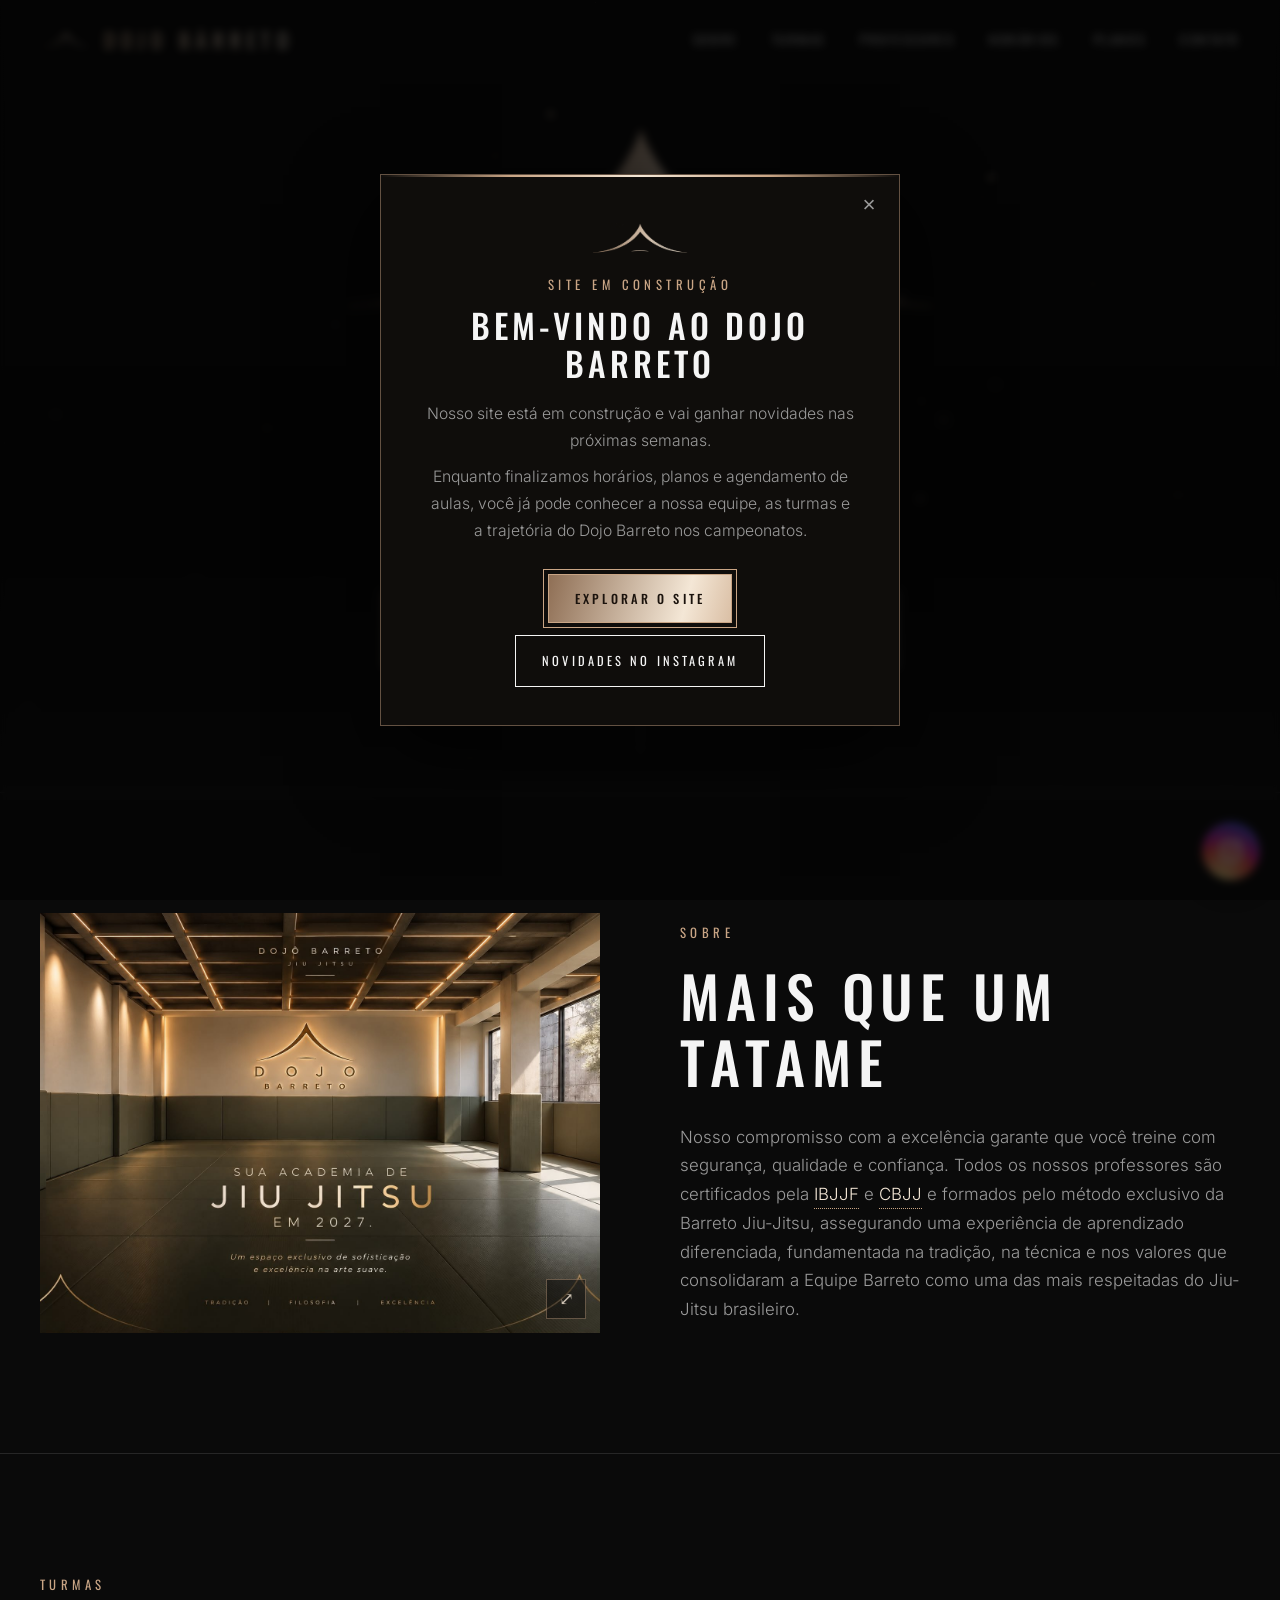
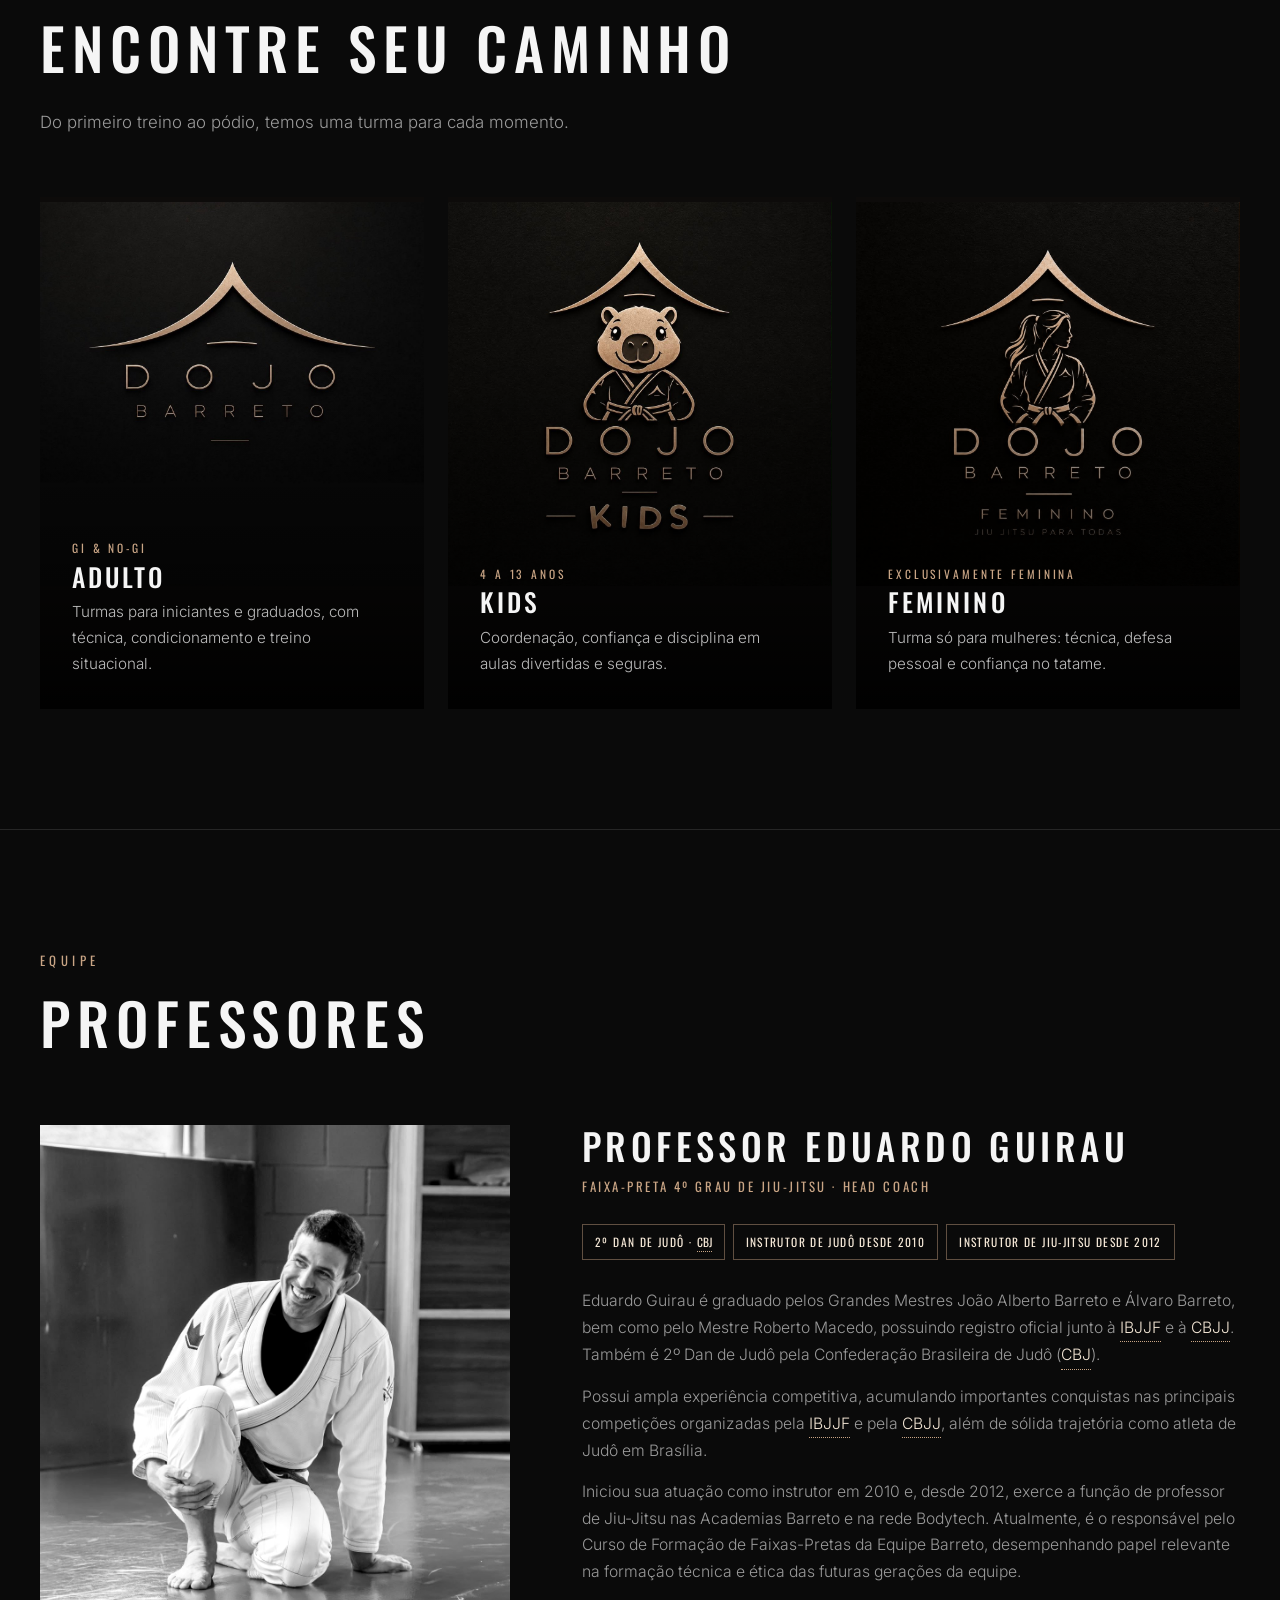
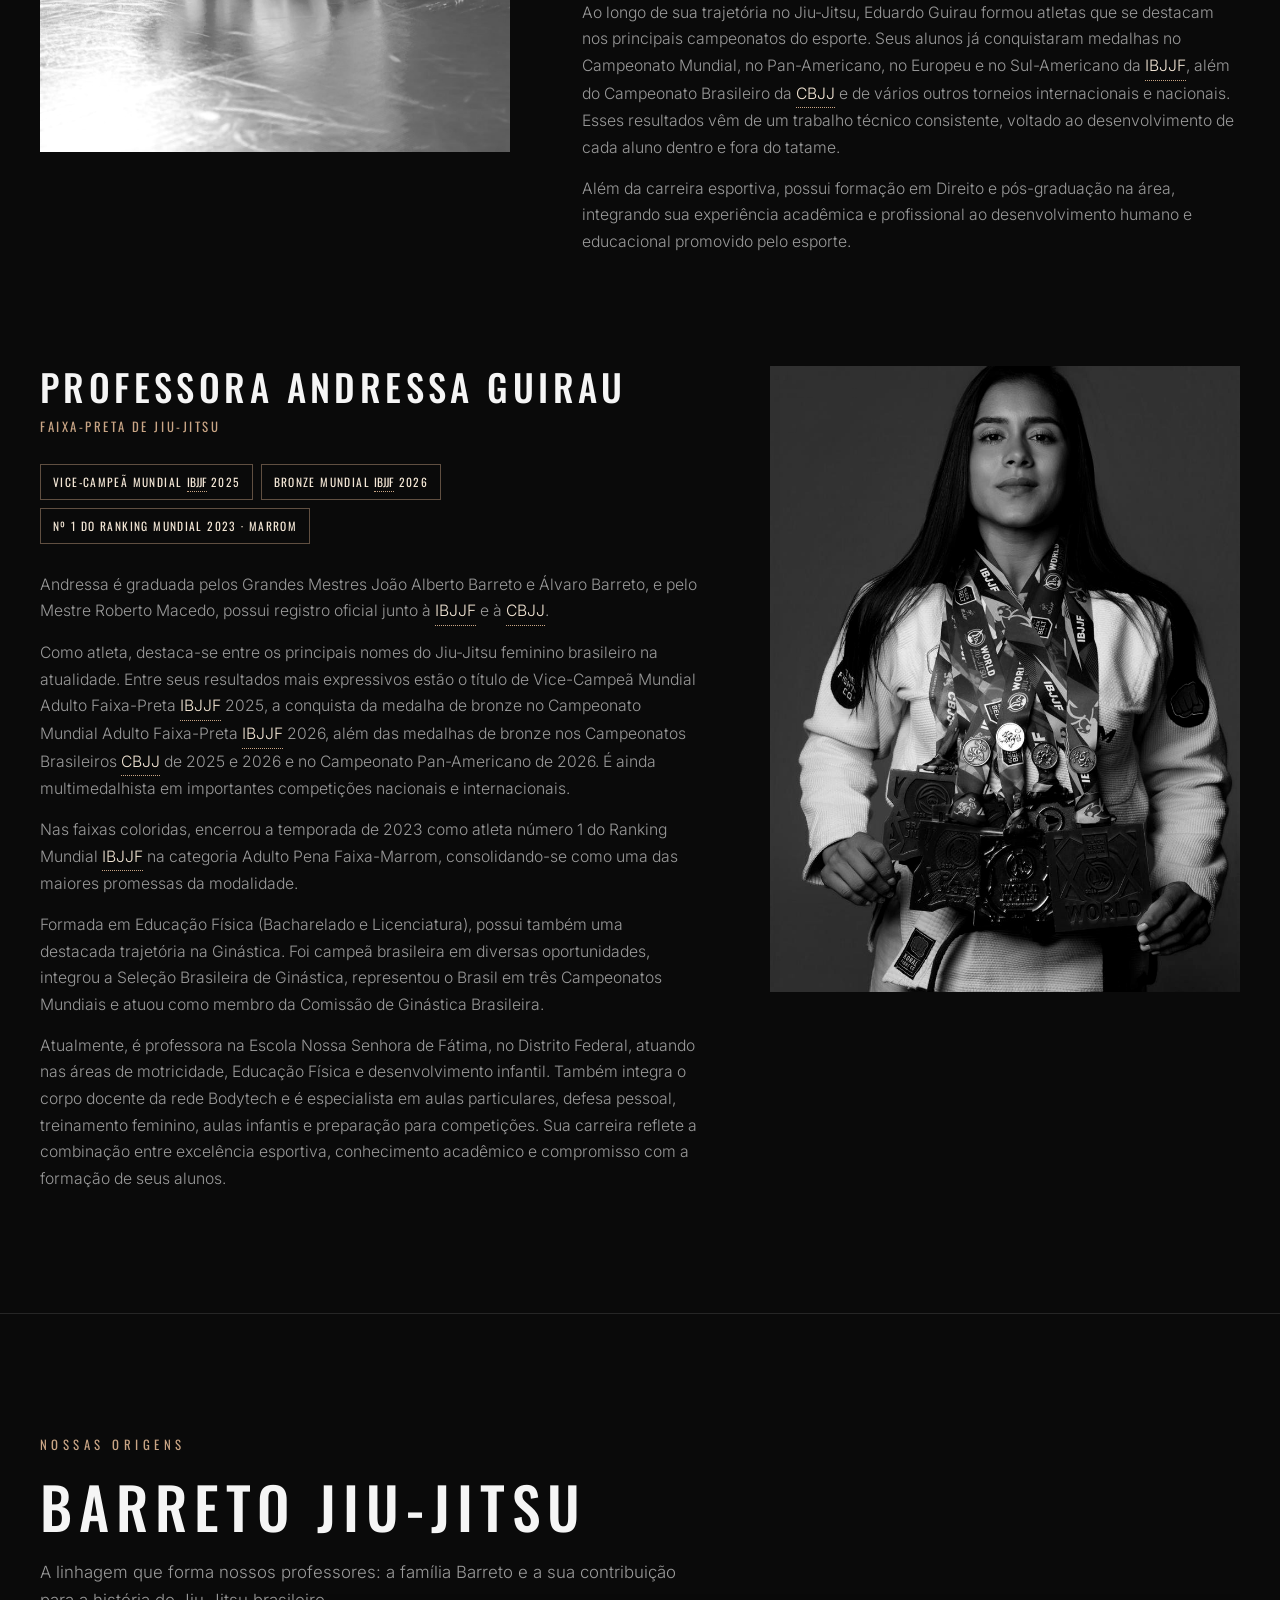
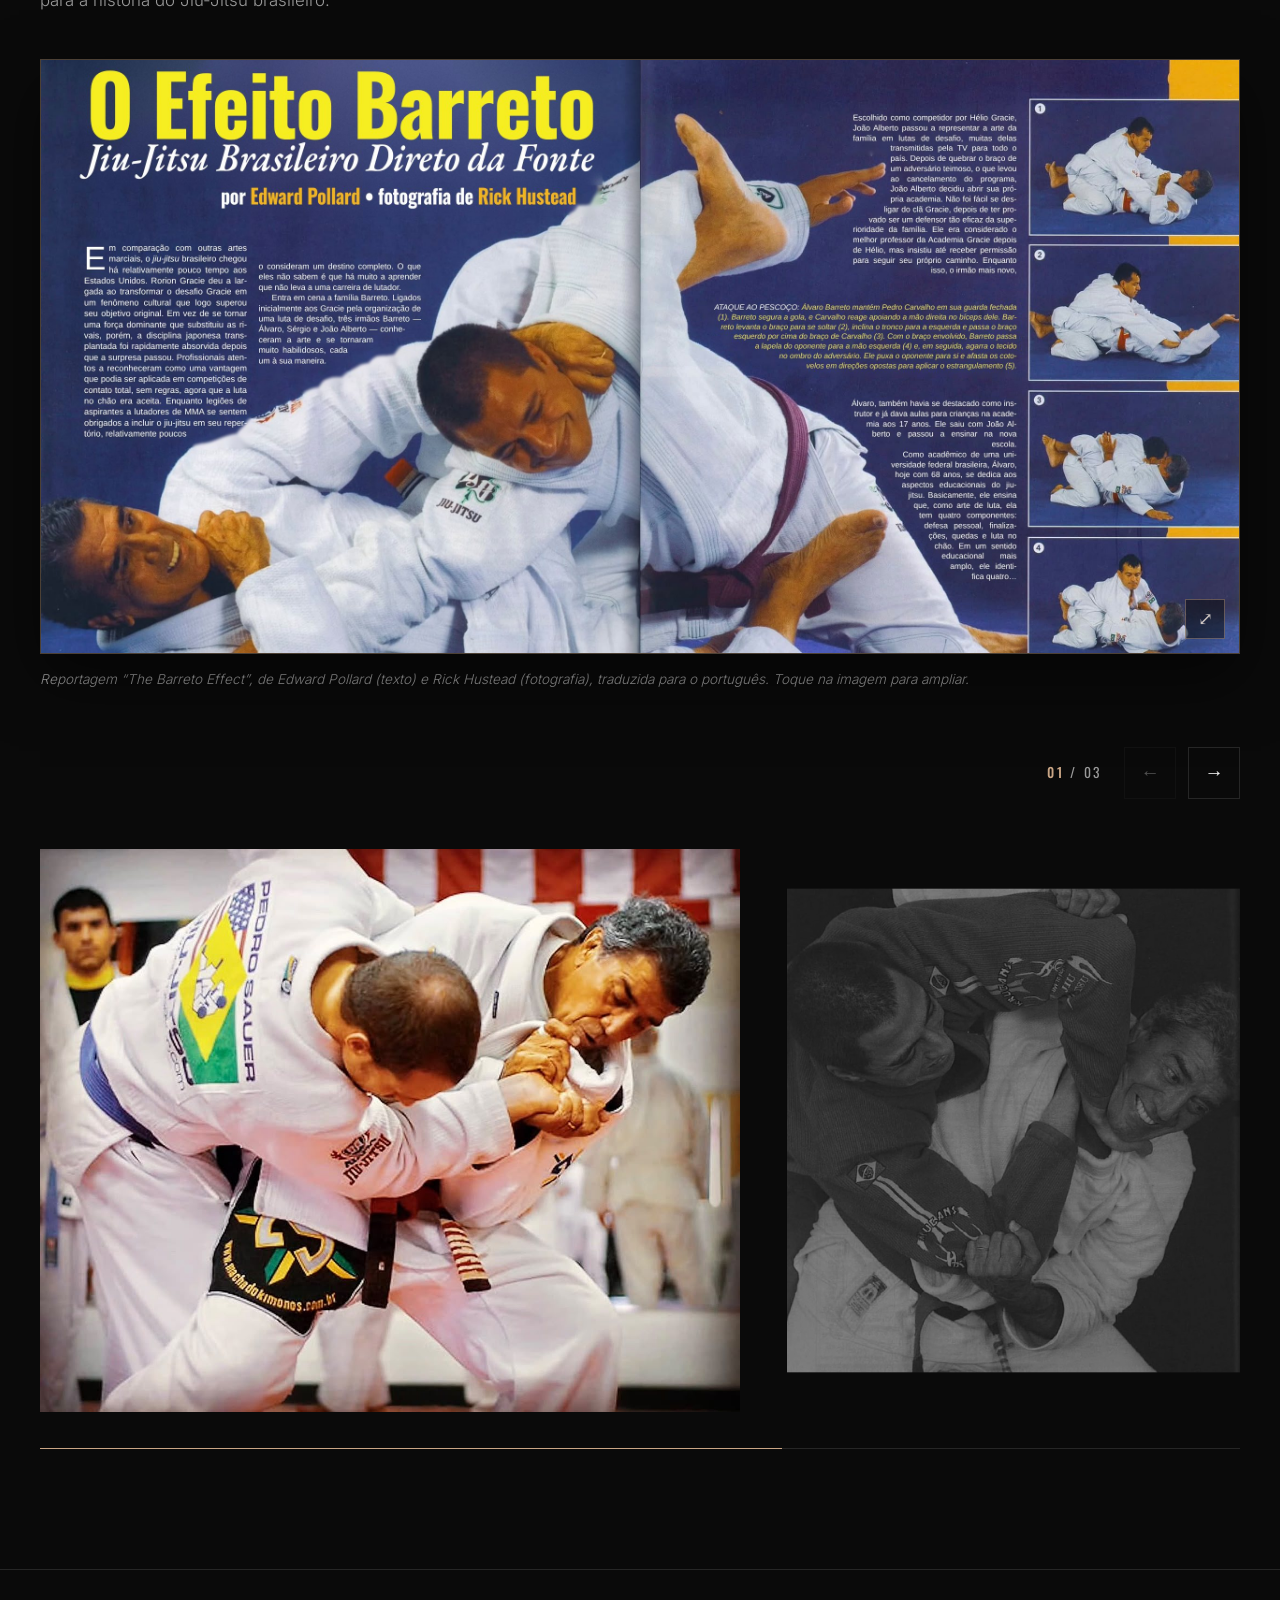
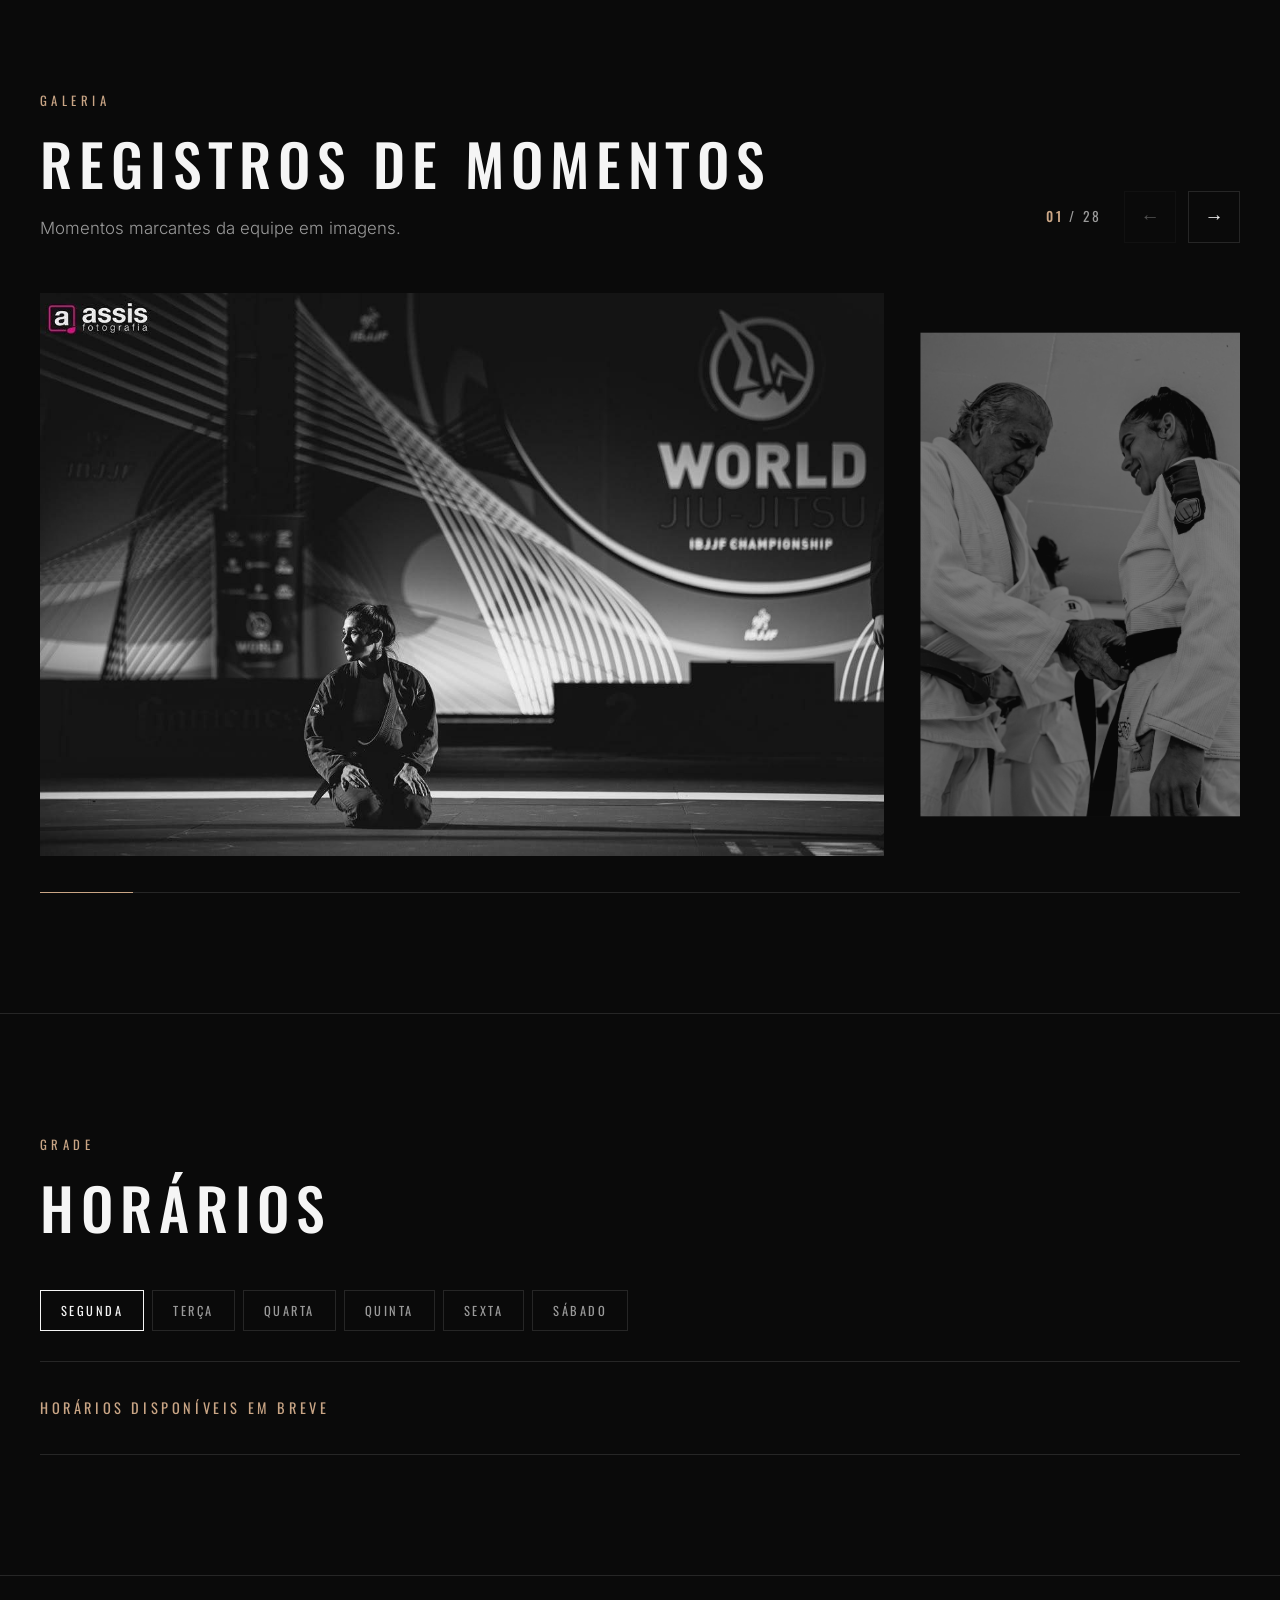
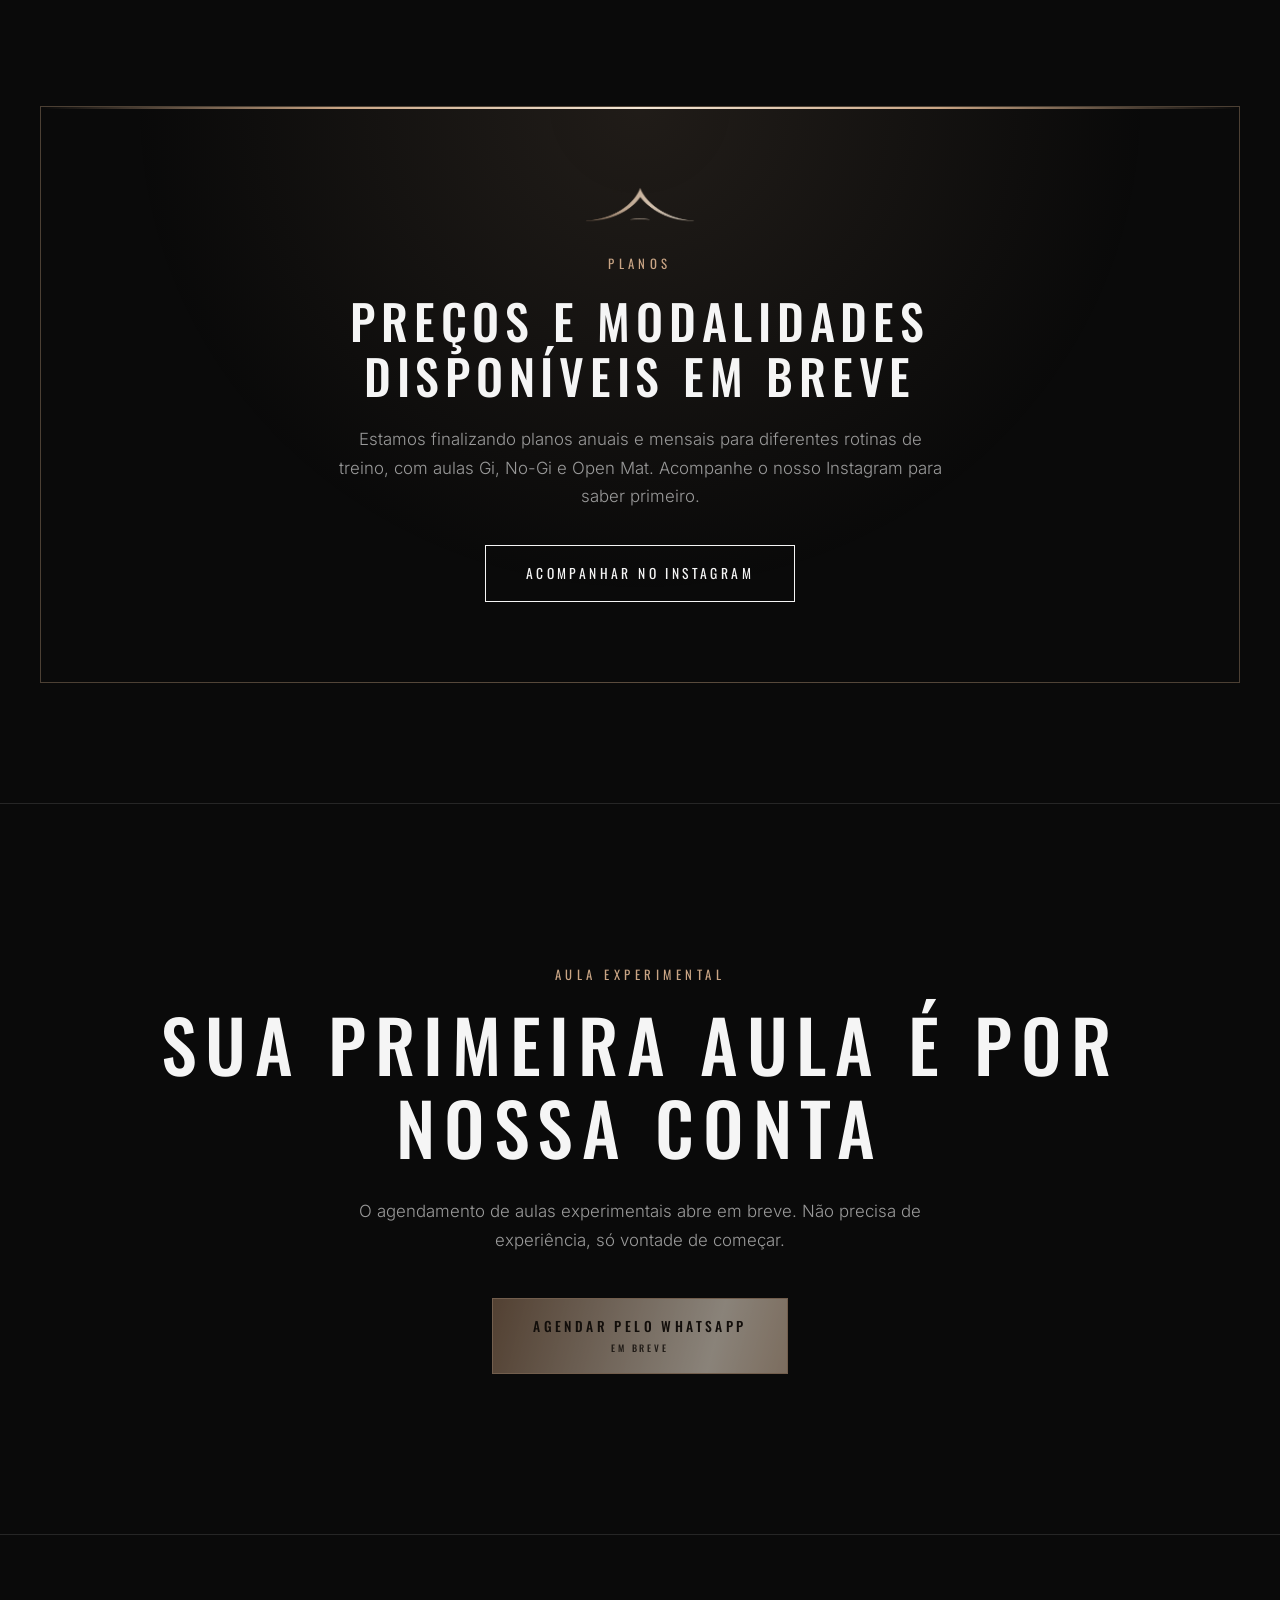
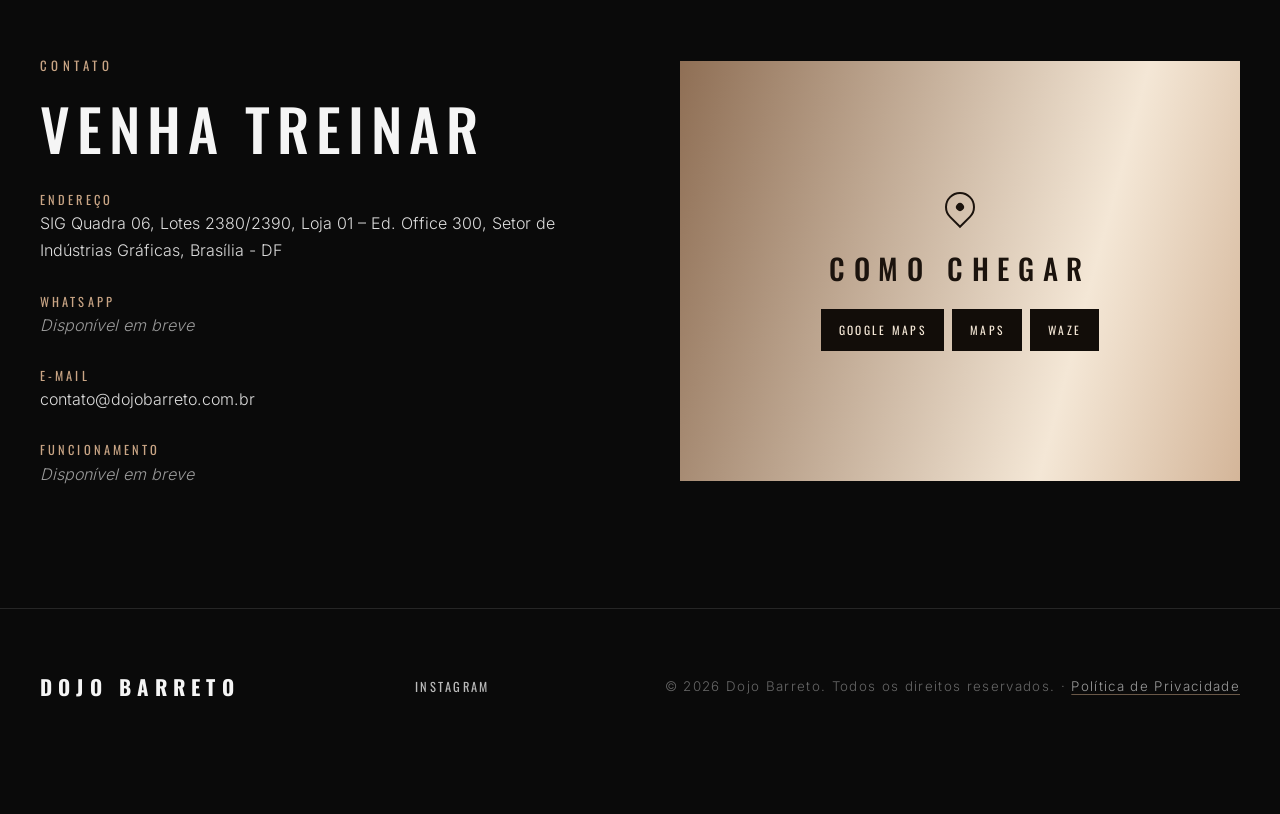
==== commit 52df1a74: "Adiciona a seção Nossas Origens (Barreto Jiu-Jitsu) - Pôster com a reportagem "The Barreto Effect" (" ====
--- a/index.html
+++ b/index.html
@@ -2,7 +2,7 @@
 <html lang="pt-BR">
 <meta charset="utf-8">
 <meta name="viewport" content="width=device-width, initial-scale=1, viewport-fit=cover">
-<meta http-equiv="Content-Security-Policy" content="default-src 'self'; style-src 'self' 'unsafe-inline'; font-src 'self'; img-src 'self' data: https://dojobarretosite.goatcounter.com; media-src 'self'; connect-src https://dojobarretosite.goatcounter.com; frame-src 'none'; object-src 'none'; base-uri 'none'; form-action 'none'; script-src 'self' 'sha256-/jNWijiYJu8NKOtJHiwgFtbRydkGUHxdQVH6NNStPqw=' 'sha256-ZgBqeGd9Sw/5z3DaaV60iQQtmOZ1PvMkC4dD0P8Wkdo='; upgrade-insecure-requests">
+<meta http-equiv="Content-Security-Policy" content="default-src 'self'; style-src 'self' 'unsafe-inline'; font-src 'self'; img-src 'self' data: https://dojobarretosite.goatcounter.com; media-src 'self'; connect-src https://dojobarretosite.goatcounter.com; frame-src 'none'; object-src 'none'; base-uri 'none'; form-action 'none'; script-src 'self' 'sha256-ib2MYkXKr2bE2eXG3P7ZcwqLzyWVe2LaL5sbYYWa7RI=' 'sha256-ZgBqeGd9Sw/5z3DaaV60iQQtmOZ1PvMkC4dD0P8Wkdo='; upgrade-insecure-requests">
 <meta name="referrer" content="strict-origin-when-cross-origin">
 <style id="antiFrame">html{display:none!important}</style>
 <script>if (window.self === window.top) { document.getElementById("antiFrame").remove(); } else { window.top.location = window.self.location.href; }</script>
@@ -182,7 +182,9 @@
 /* Visualização ampliada */
 .lb{position:fixed;inset:0;z-index:100;background:rgba(5,5,5,.94);display:grid;place-items:center;padding:max(24px,env(safe-area-inset-top,0px)) max(16px,env(safe-area-inset-right,0px)) max(24px,env(safe-area-inset-bottom,0px)) max(16px,env(safe-area-inset-left,0px));cursor:zoom-out;animation:lbIn .35s ease}
 .lb[hidden]{display:none}
-.lb img{width:auto;height:auto;max-width:min(100%,1600px);max-height:calc(100vh - 96px);max-height:calc(100dvh - 96px);object-fit:contain;box-shadow:0 20px 60px rgba(0,0,0,.6)}
+.lb.pan{place-items:center start;overflow-x:auto;overscroll-behavior:contain}
+.lb.pan img{max-width:none;height:calc(100vh - 96px);height:calc(100dvh - 96px);max-height:none}
+.lb img{width:auto;height:auto;max-width:min(100%,2560px);max-height:calc(100vh - 96px);max-height:calc(100dvh - 96px);object-fit:contain;box-shadow:0 20px 60px rgba(0,0,0,.6)}
 .lb button{position:absolute;top:calc(16px + env(safe-area-inset-top,0px));right:calc(16px + env(safe-area-inset-right,0px));width:48px;height:48px;background:none;border:1px solid var(--line);color:var(--fg);font-size:1.6rem;cursor:pointer}
 .lb button:hover{border-color:var(--accent);color:var(--accent)}
 @keyframes lbIn{from{opacity:0}to{opacity:1}}
@@ -190,6 +192,13 @@
 @media (max-width:900px){.prof,.prof:nth-child(even){grid-template-columns:1fr;gap:32px}.prof:nth-child(even) .pic{order:0}.prof .pic,#sobre .split .pic{position:static;max-width:440px}.profs{gap:80px}}
 .prof:hover .media{transform:scale(1.04);filter:grayscale(0)}
 .prof .pic.on .media{filter:grayscale(0)}
+
+/* NOSSAS ORIGENS: pôster da reportagem */
+.poster{margin:44px 0 0}
+.poster .zoom{display:block;width:100%;aspect-ratio:2560/1270;max-width:100%;overflow:hidden;border:1px solid rgba(201,165,133,.35);box-shadow:0 24px 60px rgba(0,0,0,.5)}
+.poster .media{width:100%;height:100%;object-fit:cover;filter:none}
+.poster figcaption{margin-top:14px;color:var(--muted);font-size:.85rem;font-style:italic}
+.car-head.sub{justify-content:flex-end;margin-top:56px}
 
 /* GALERIA DE COMPETIÇÃO (carrossel) */
 .car-head{display:flex;justify-content:space-between;align-items:flex-end;gap:30px;flex-wrap:wrap}
@@ -389,7 +398,7 @@
   },
 
   // Liga/desliga seções inteiras
-  secoes: { sobre:true, programas:true, professores:true, competicao:true, horarios:true, planos:true, cta:true, contato:true },
+  secoes: { sobre:true, programas:true, professores:true, origens:true, competicao:true, horarios:true, planos:true, cta:true, contato:true },
 
   sobre: {
     foto: "img/sobre.jpg",
@@ -438,6 +447,23 @@
       ],
     },
   ],
+
+  // Nossas Origens: reportagem traduzida (pôster ampliável) + carrossel de fotos históricas
+  origens: {
+    kicker: "Nossas Origens",
+    titulo: "Barreto Jiu-Jitsu",
+    texto: "A linhagem que forma nossos professores: a família Barreto e a sua contribuição para a história do Jiu-Jitsu brasileiro.",
+    poster: {
+      src: "img/origens-poster.jpg", w: 2560, h: 1270,
+      alt: "Reportagem “O Efeito Barreto: Jiu-Jitsu Brasileiro Direto da Fonte”, traduzida para o português, com fotos de Álvaro Barreto demonstrando técnicas",
+      credito: "Reportagem “The Barreto Effect”, de Edward Pollard (texto) e Rick Hustead (fotografia), traduzida para o português. Toque na imagem para ampliar.",
+    },
+    fotos: [
+      { src: "img/origem1.jpg", w: 1280, h: 1030, alt: "Mestre faixa-vermelha da família Barreto aplicando uma técnica de projeção em demonstração" },
+      { src: "img/origem2.jpg", w: 1106, h: 1180, alt: "Mestre faixa-vermelha da família Barreto em demonstração de defesa, segurando o braço do oponente" },
+      { src: "img/origem3.jpg", w: 1280, h: 1040, alt: "Mestre faixa-vermelha da família Barreto aplicando uma técnica de perna em seminário" },
+    ],
+  },
 
   // Galeria de Competição (carrossel). Para adicionar: copie uma linha { ... } e troque o arquivo.
   competicao: {
@@ -618,24 +644,52 @@
     </article>`).join("")}</div>
 </div></section>`;
 
+// ids de cada carrossel (a Galeria mantém os ids originais)
+const CARROSSEIS = {
+  competicao: { track: "track", prev: "carPrev", next: "carNext", now: "carNow", bar: "carBar" },
+  origens: { track: "oriTrack", prev: "oriPrev", next: "oriNext", now: "oriNow", bar: "oriBar" },
+};
+const pad2 = x => String(x).padStart(2, "0");
+const carNav = (id, n) => `
+    <div class="car-nav">
+      <span class="car-count"><b id="${id.now}">01</b> / ${pad2(n)}</span>
+      <button type="button" class="car-btn" id="${id.prev}" aria-label="Foto anterior">&#8592;</button>
+      <button type="button" class="car-btn" id="${id.next}" aria-label="Próxima foto">&#8594;</button>
+    </div>`;
+const carTrack = (id, fotos) => `
+  <div class="carousel rv">
+    <div class="track" id="${id.track}" tabindex="0">${fotos.map((f, i) => `
+      <figure class="slide" style="aspect-ratio:${f.w}/${f.h}"><img src="${esc(f.src)}" alt="${esc(f.alt)}" width="${f.w}" height="${f.h}" loading="${i < 3 ? "eager" : "lazy"}"></figure>`).join("")}
+    </div>
+    <div class="car-bar"><i id="${id.bar}"></i></div>
+  </div>`;
+
+S.origens = () => {
+  const O = C.origens, id = CARROSSEIS.origens;
+  return `
+<section id="origens"><div class="wrap">
+  <div class="car-head rv">
+    <div><p class="kicker">${esc(O.kicker)}</p><h2>${esc(O.titulo)}</h2><p class="lead">${esc(O.texto)}</p></div>
+  </div>
+  <figure class="poster rv">
+    <button type="button" class="zoom" aria-label="Ampliar a reportagem">
+      <img class="media" src="${esc(O.poster.src)}" alt="${esc(O.poster.alt)}" width="${O.poster.w}" height="${O.poster.h}" loading="lazy">
+      <span class="zoom-ico" aria-hidden="true">⤢</span>
+    </button>
+    <figcaption>${esc(O.poster.credito)}</figcaption>
+  </figure>
+  <div class="car-head sub rv">${carNav(id, O.fotos.length)}</div>
+  ${carTrack(id, O.fotos)}
+</div></section>`;
+};
+
 S.competicao = () => {
-  const G = C.competicao, n = G.fotos.length, pad = x => String(x).padStart(2, "0");
+  const G = C.competicao, id = CARROSSEIS.competicao;
   return `
 <section id="competicao"><div class="wrap">
   <div class="car-head rv">
-    <div><p class="kicker">Galeria</p><h2>${esc(G.titulo)}</h2><p class="lead">${esc(G.texto)}</p></div>
-    <div class="car-nav">
-      <span class="car-count"><b id="carNow">01</b> / ${pad(n)}</span>
-      <button type="button" class="car-btn" id="carPrev" aria-label="Foto anterior">&#8592;</button>
-      <button type="button" class="car-btn" id="carNext" aria-label="Próxima foto">&#8594;</button>
-    </div>
-  </div>
-  <div class="carousel rv">
-    <div class="track" id="track" tabindex="0">${G.fotos.map((f, i) => `
-      <figure class="slide" style="aspect-ratio:${f.w}/${f.h}"><img src="${esc(f.src)}" alt="${esc(f.alt)}" width="${f.w}" height="${f.h}" loading="${i < 3 ? "eager" : "lazy"}"></figure>`).join("")}
-    </div>
-    <div class="car-bar"><i id="carBar"></i></div>
-  </div>
+    <div><p class="kicker">Galeria</p><h2>${esc(G.titulo)}</h2><p class="lead">${esc(G.texto)}</p></div>${carNav(id, G.fotos.length)}
+  </div>${carTrack(id, G.fotos)}
 </div></section>`;
 };
 
@@ -741,12 +795,12 @@
   showDia(C.horarios[hoje] ? hoje : Object.keys(C.horarios)[0]);
 }
 
-// Carrossel da Galeria de Competição: a foto do centro fica em destaque
-(() => {
-  const track = document.getElementById("track");
+// Carrosséis (Nossas Origens e Registros de Momentos): a foto do centro fica em destaque
+function iniciarCarrossel(id) {
+  const track = document.getElementById(id.track);
   if (!track) return;
-  const slides = [...track.children], prev = document.getElementById("carPrev"), next = document.getElementById("carNext");
-  const bar = document.getElementById("carBar"), now = document.getElementById("carNow");
+  const slides = [...track.children], prev = document.getElementById(id.prev), next = document.getElementById(id.next);
+  const bar = document.getElementById(id.bar), now = document.getElementById(id.now);
   const last = slides.length - 1;
   // Se a última foto for estreita demais, a penúltima não teria espaço para ficar no centro.
   // Nesse caso abrimos um respiro à direita para que ela centralize (e a última também).
@@ -801,7 +855,8 @@
   addEventListener("pointerup", () => { if (!down) return; down = false; track.style.scrollBehavior = ""; track.style.scrollSnapType = ""; if (moved) go(0); setTimeout(() => moved = false, 0); });
   track.addEventListener("dragstart", e => e.preventDefault());
   update();
-})();
+}
+for (const id of Object.values(CARROSSEIS)) iniciarCarrossel(id);
 
 // Professores: a foto ganha cor quando chega ao centro da tela
 (() => {
@@ -915,7 +970,11 @@
   lb.innerHTML = `<button type="button" aria-label="Fechar">×</button>`;
   document.body.appendChild(lb);
   const big = document.createElement("img"); let back = null; // a imagem só entra na página quando é aberta
-  const open = el => { const im = el.querySelector("img"); if (!im) return; back = el; big.src = im.currentSrc || im.src; big.alt = im.alt; if (!big.isConnected) lb.prepend(big); lb.hidden = false; document.body.style.overflow = "hidden"; lb.querySelector("button").focus(); };
+  const open = el => { const im = el.querySelector("img"); if (!im) return; back = el; big.src = im.currentSrc || im.src; big.alt = im.alt; if (!big.isConnected) lb.prepend(big);
+    // imagem bem larga em tela estreita (pôster no celular): mostra na altura da tela e permite rolar de lado
+    const w = im.naturalWidth || +im.getAttribute("width"), h = im.naturalHeight || +im.getAttribute("height");
+    lb.classList.toggle("pan", h > 0 && w / h > 1.5 && innerWidth < 900);
+    lb.hidden = false; lb.scrollLeft = 0; document.body.style.overflow = "hidden"; lb.querySelector("button").focus(); };
   const close = () => { lb.hidden = true; document.body.style.overflow = ""; if (back) back.focus(); };
   document.querySelectorAll("button.zoom").forEach(el => el.addEventListener("click", () => open(el)));
   lb.addEventListener("click", close);
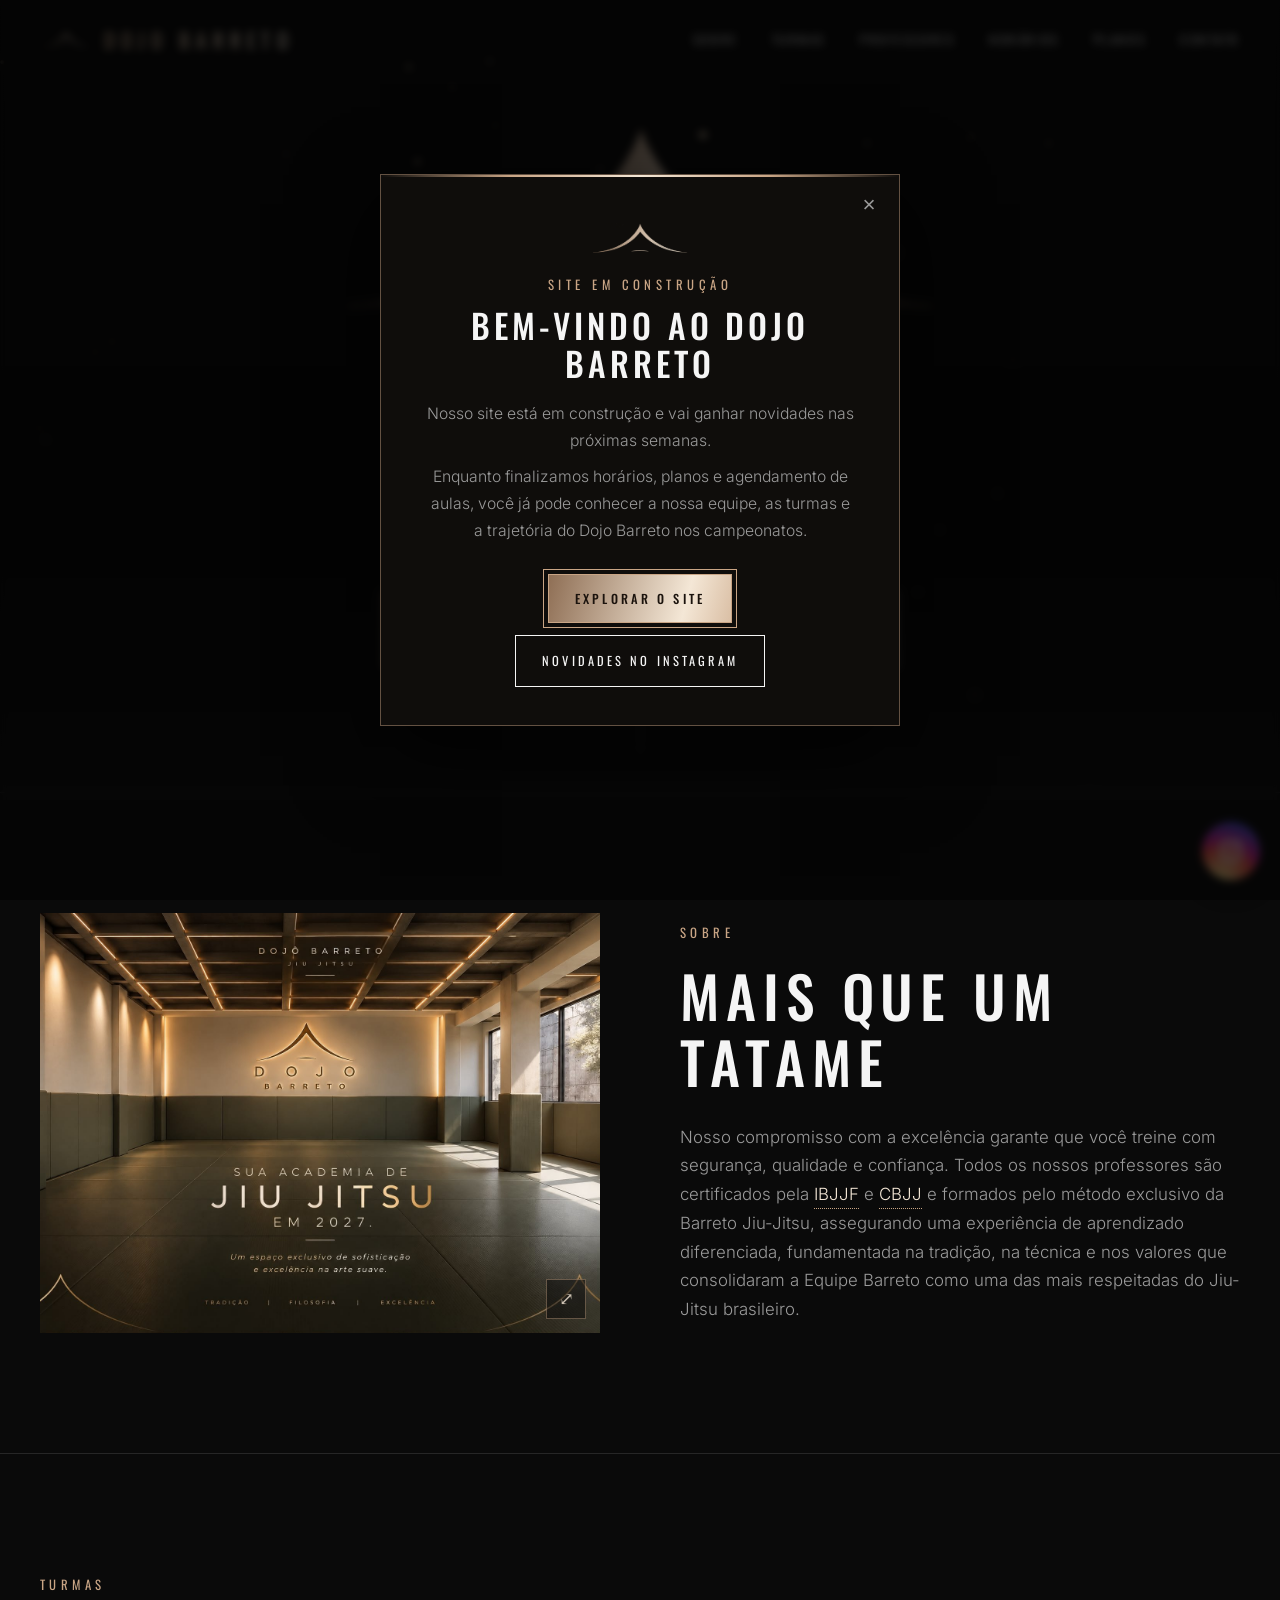
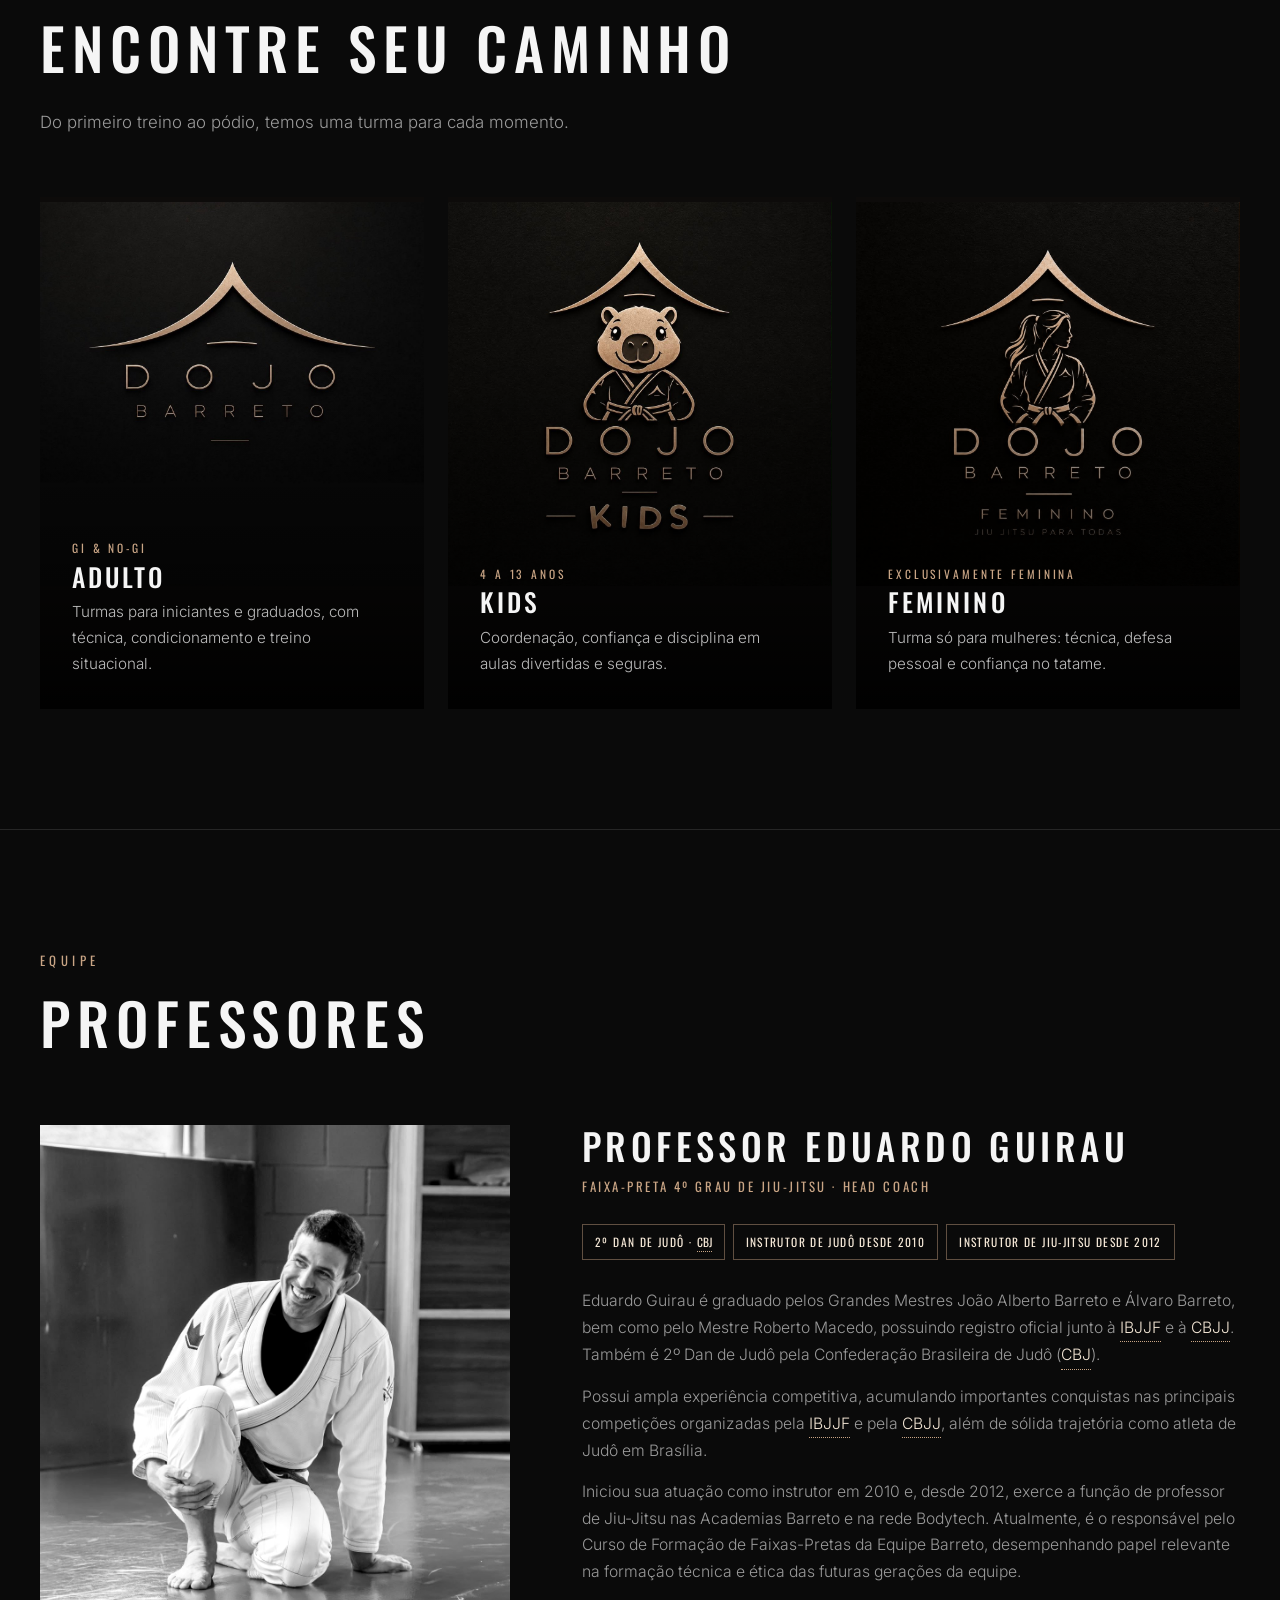
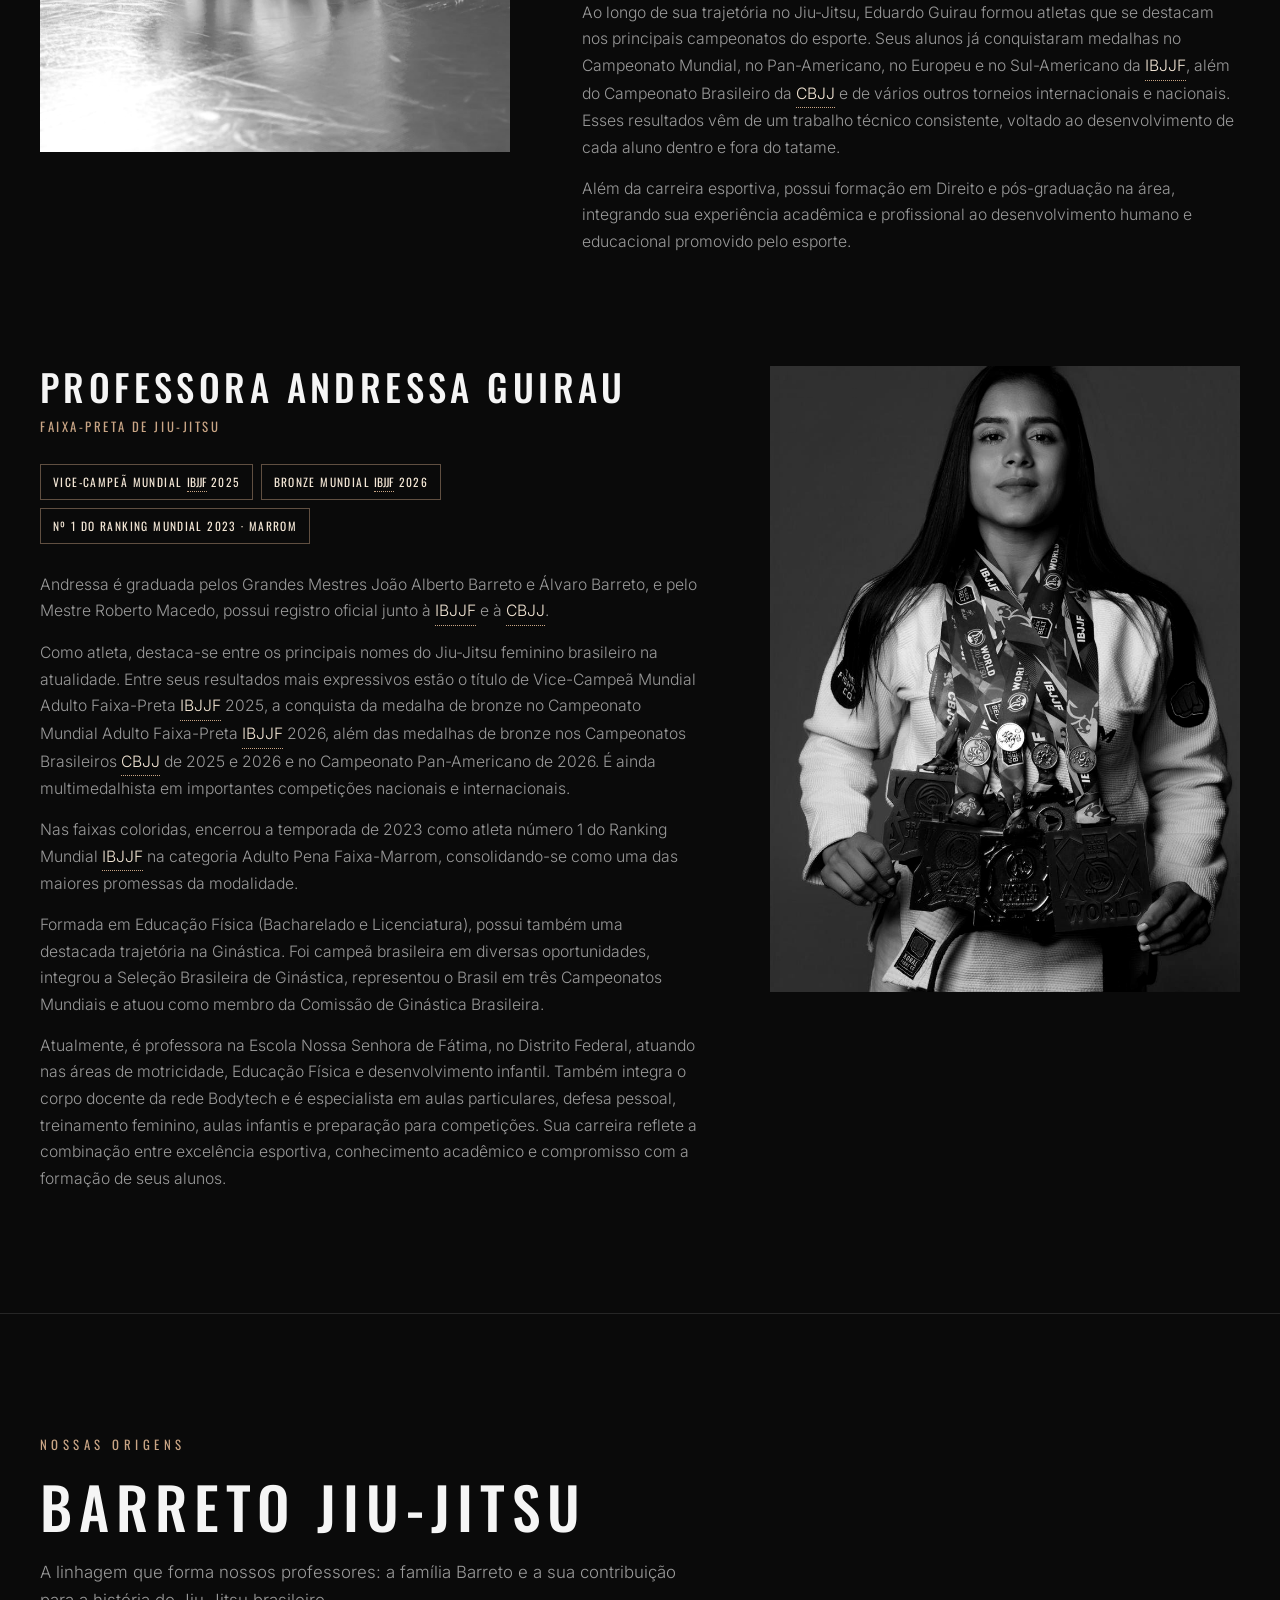
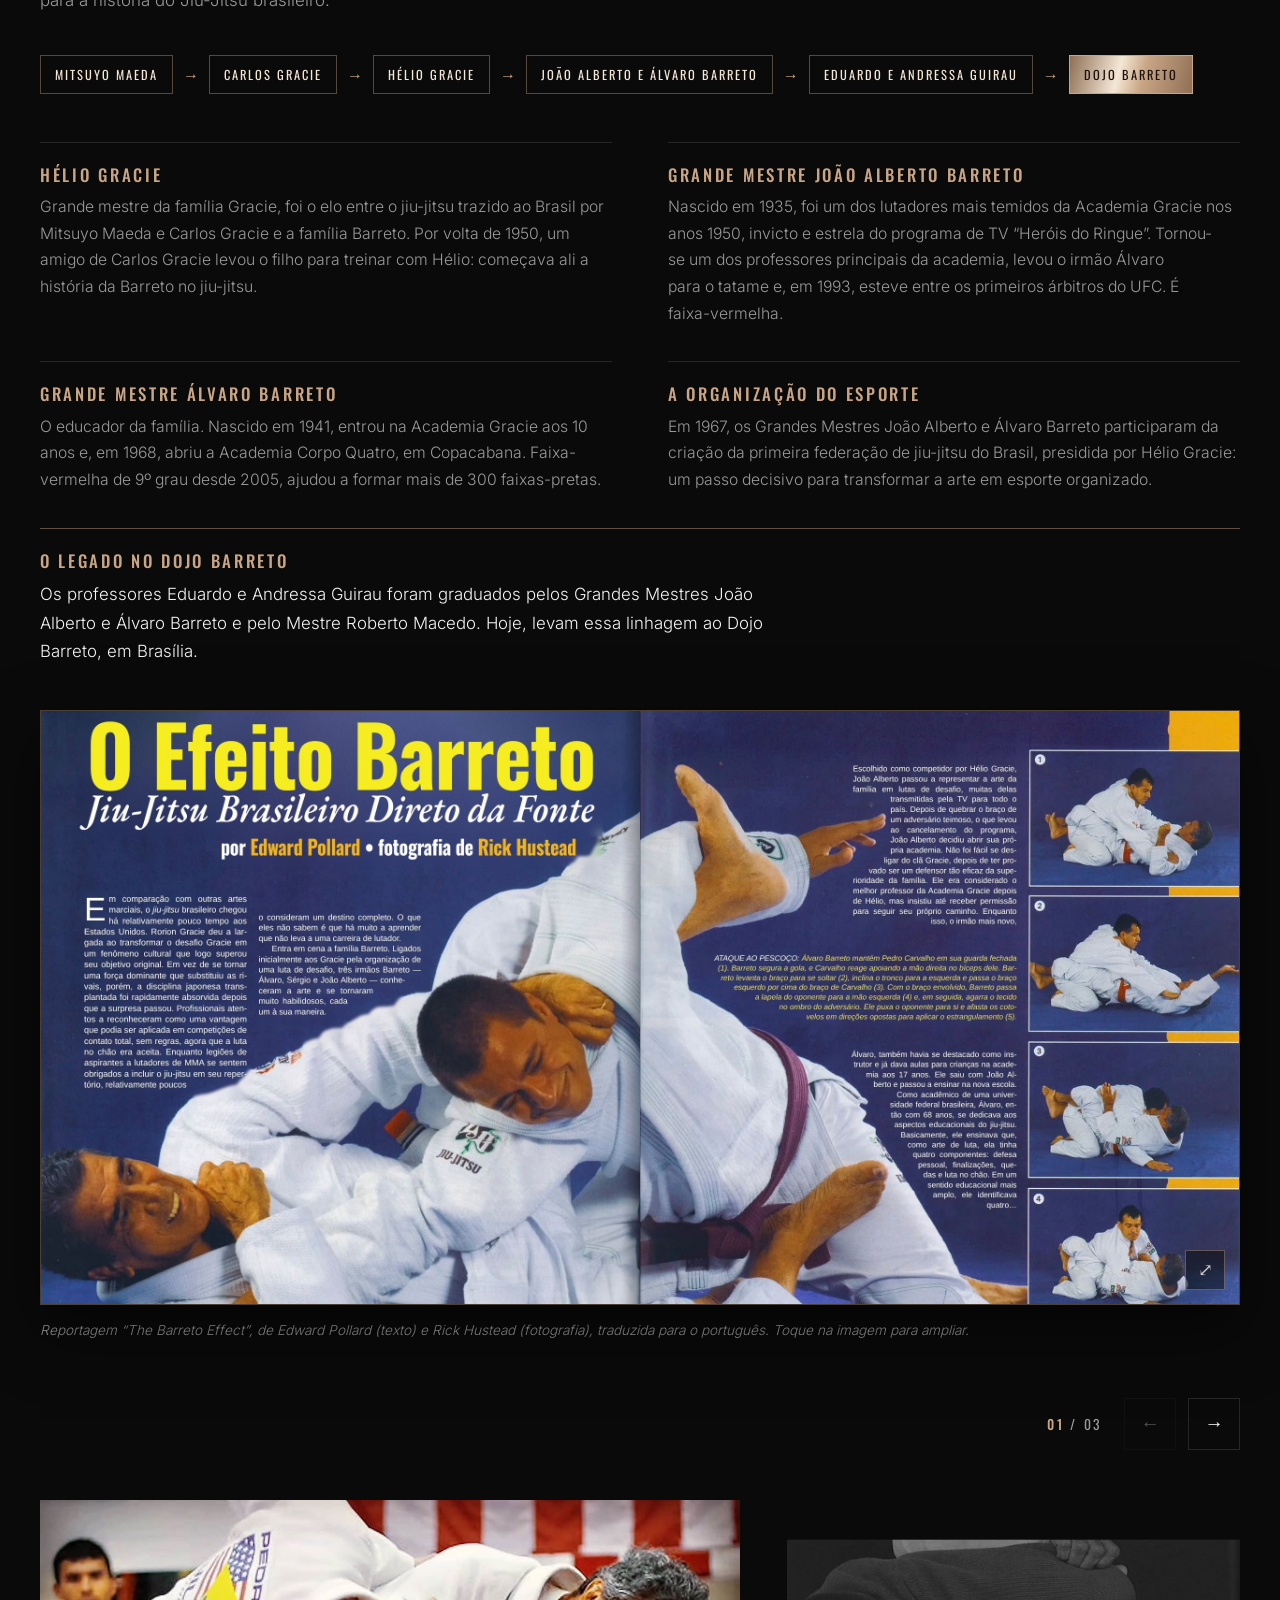
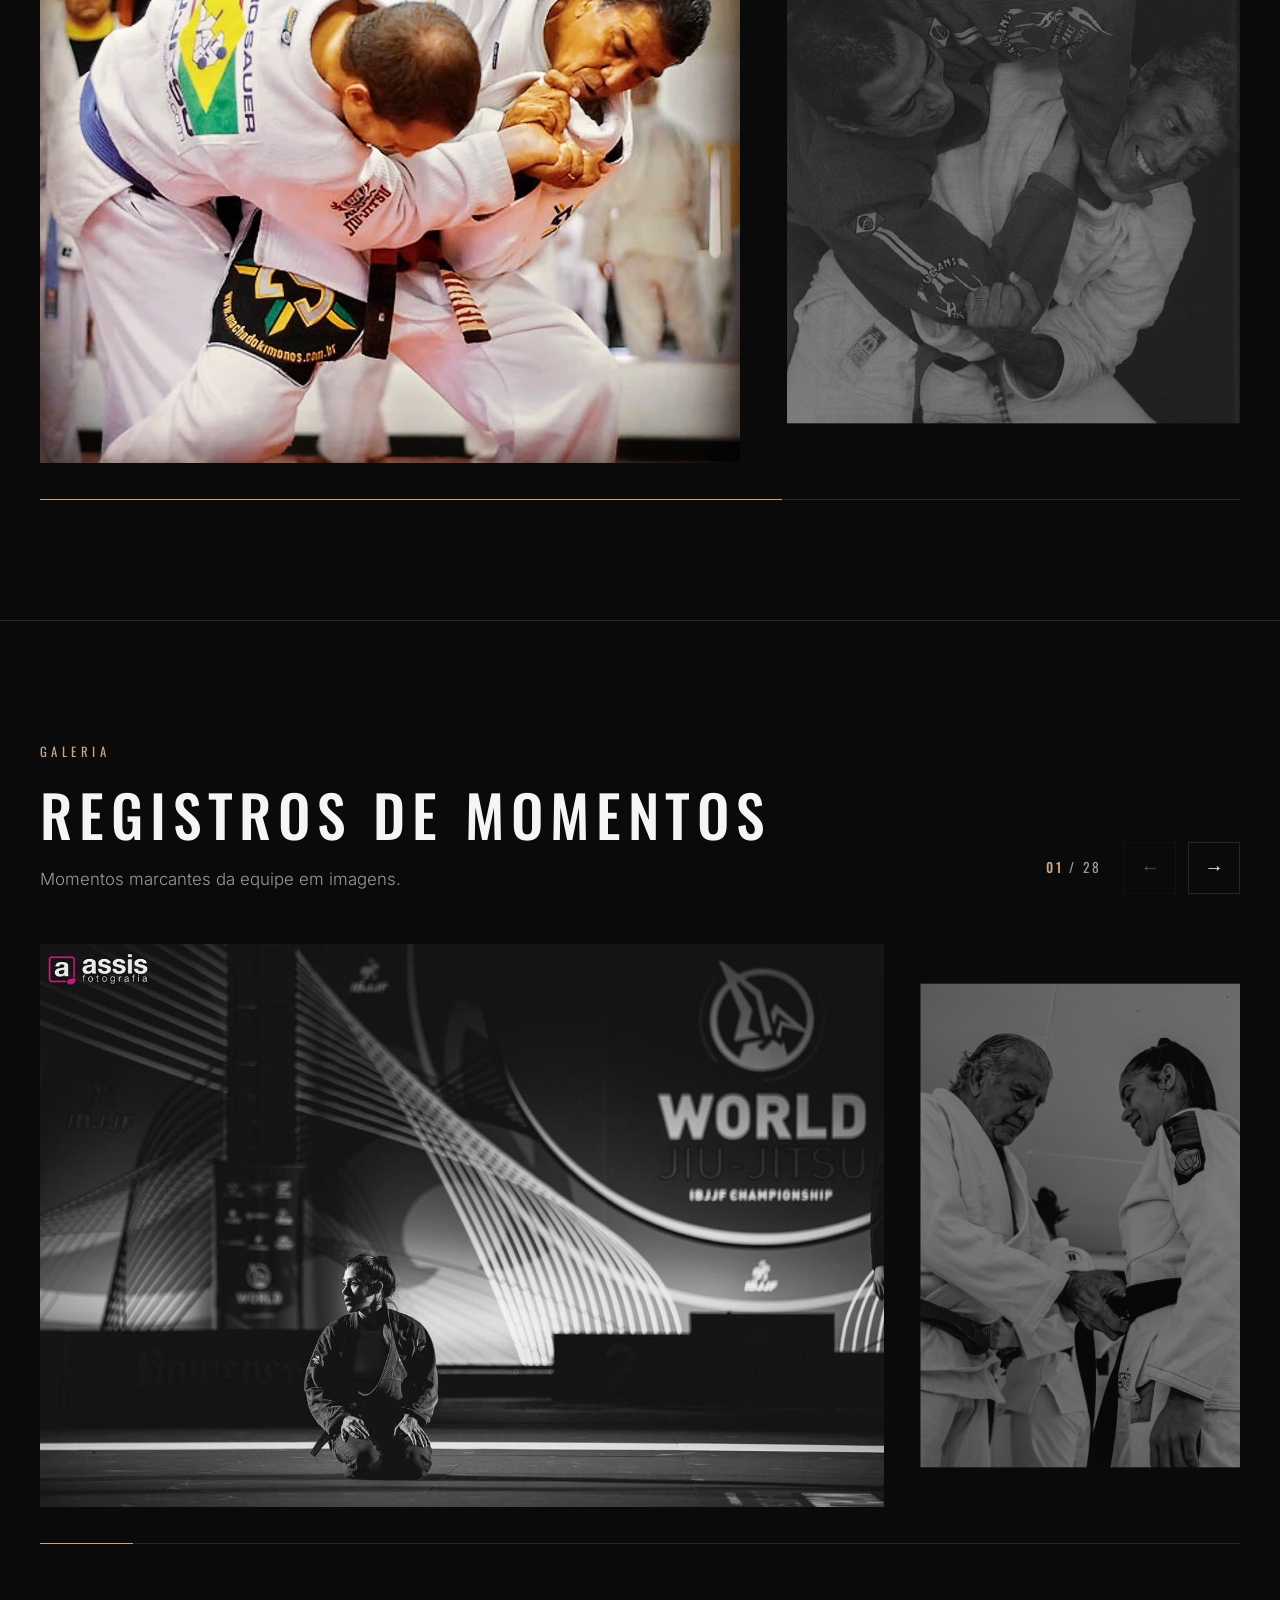
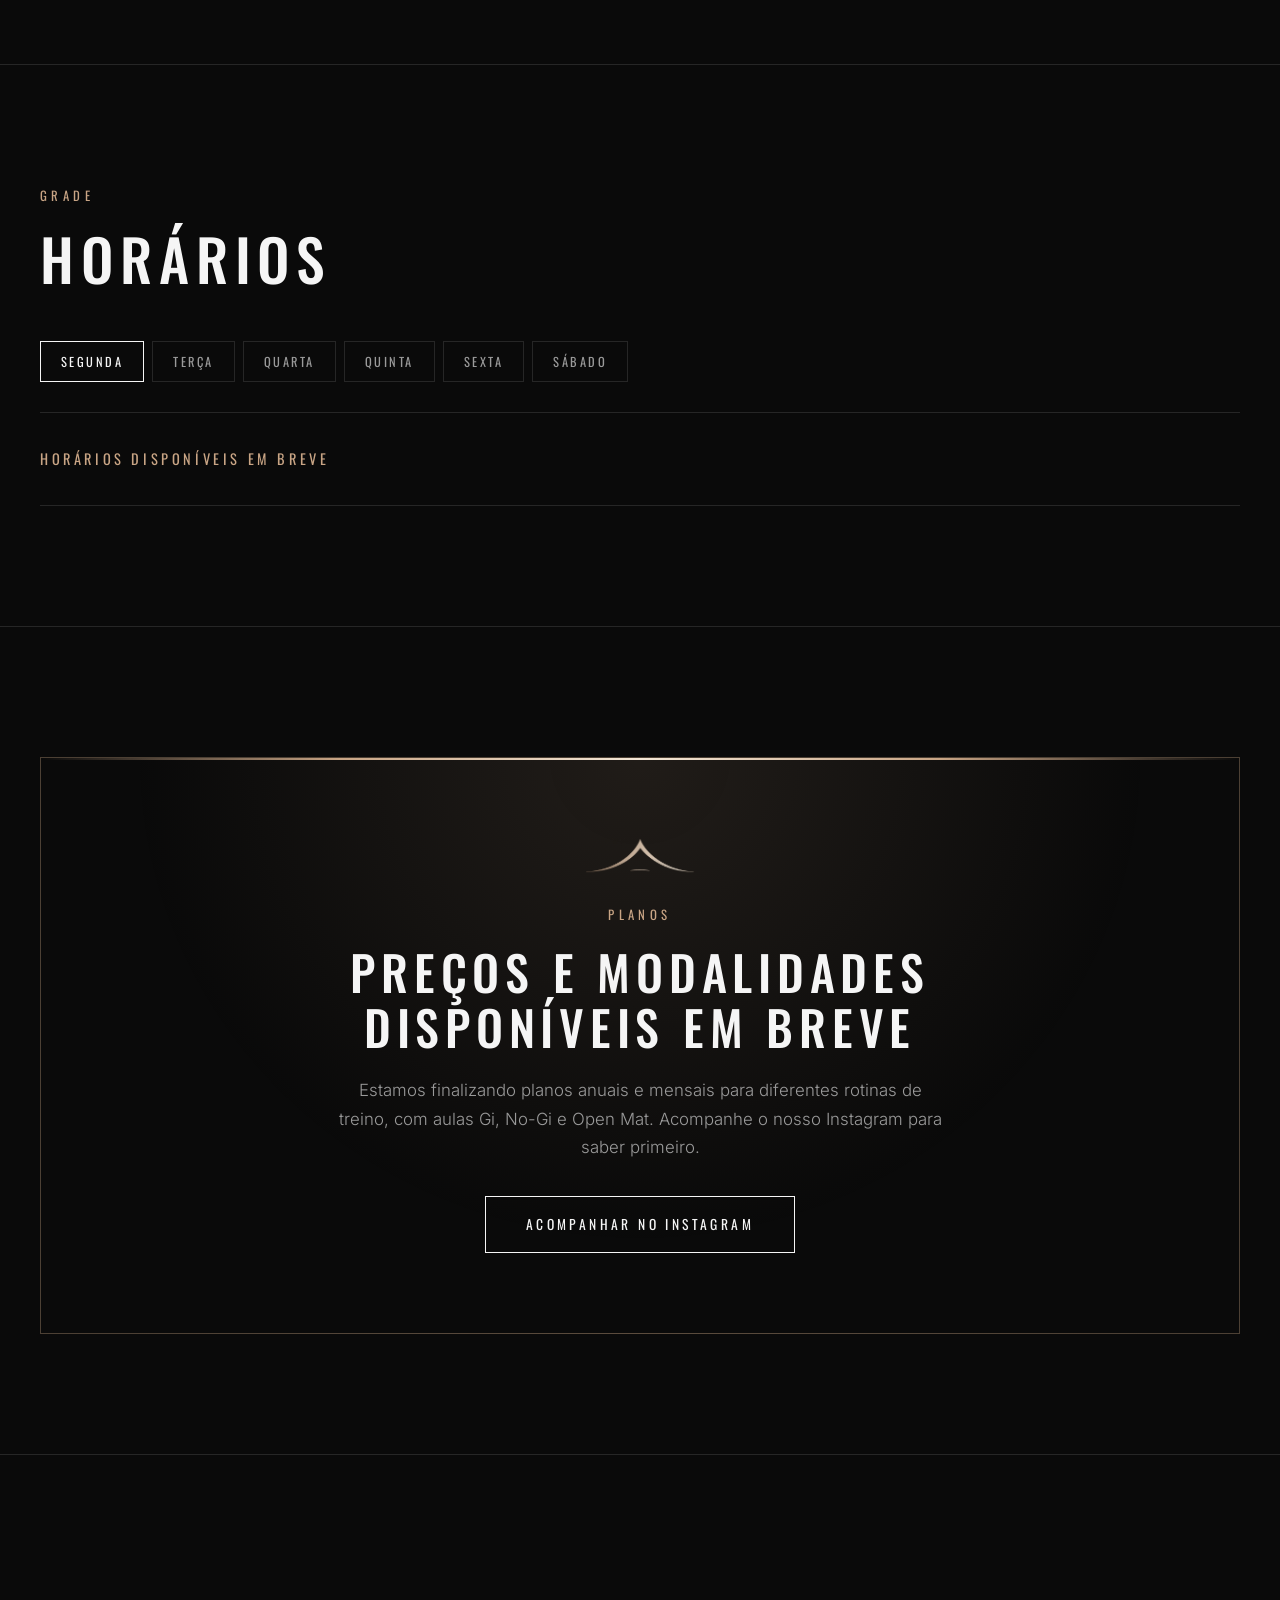
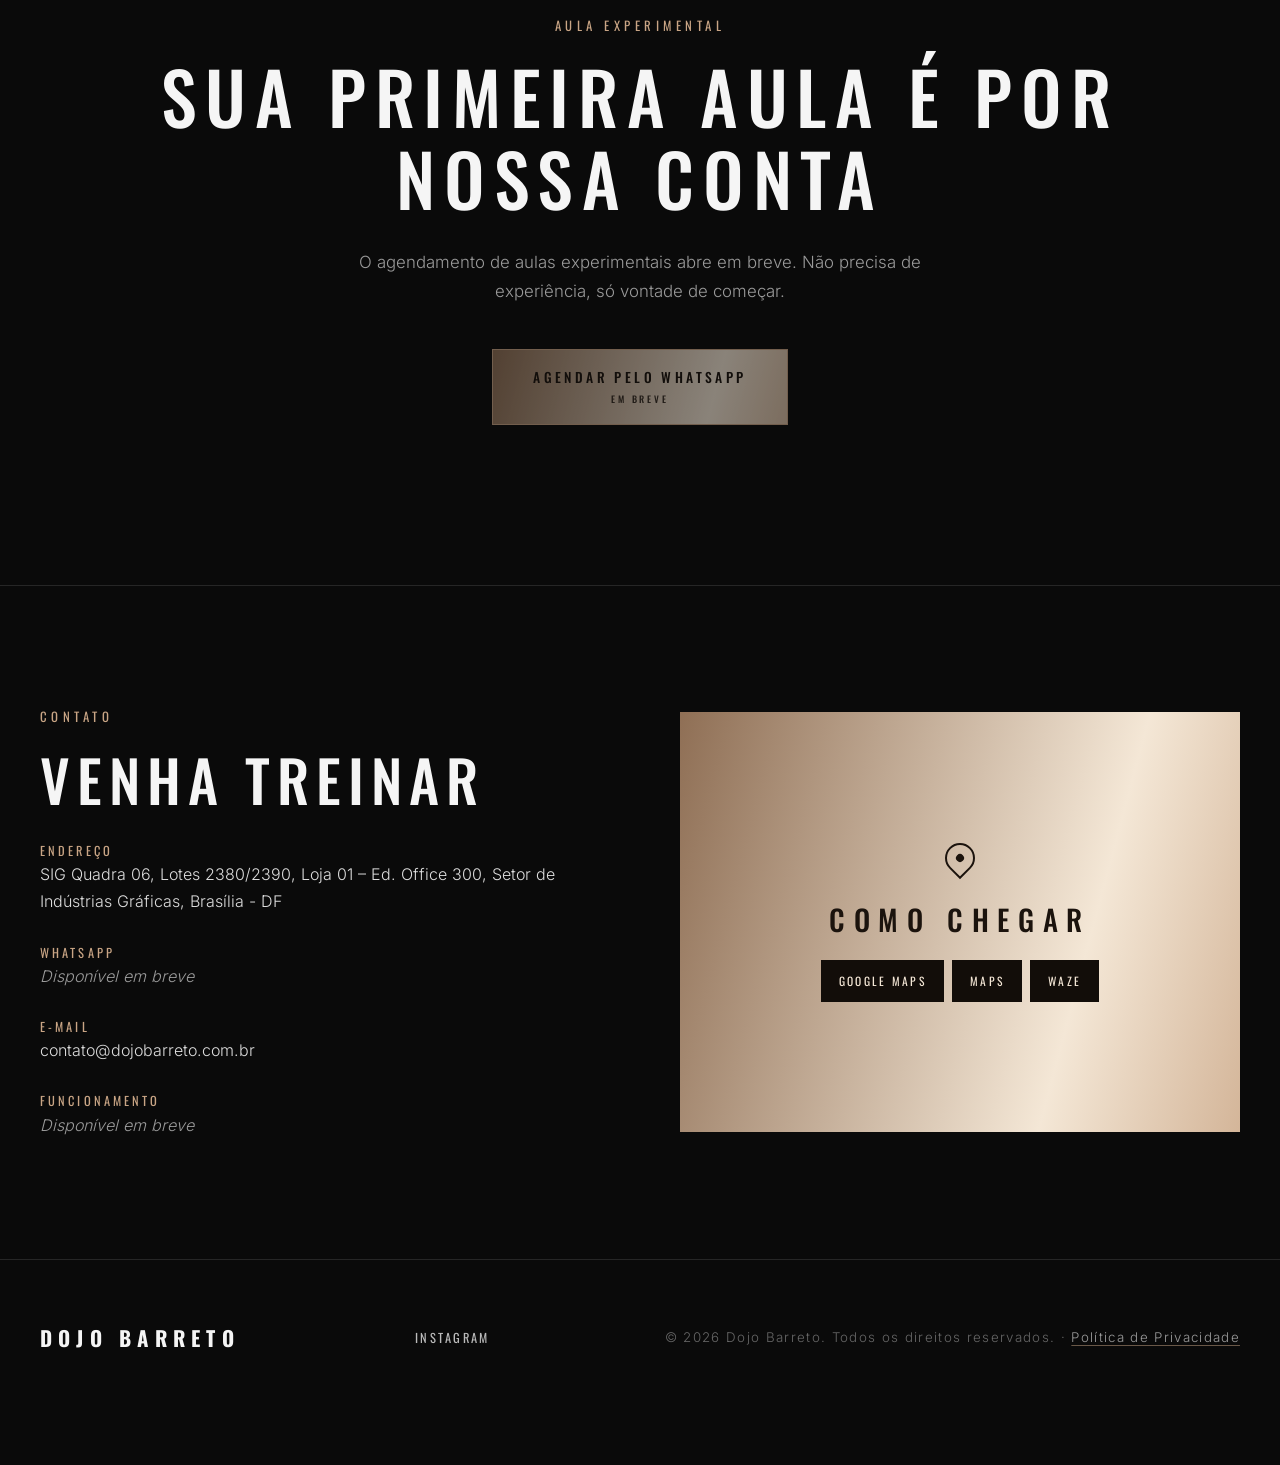
==== commit 9a669a24: "Nossas Origens: história da Barreto e linhagem - Linha da linhagem: Mitsuyo Maeda → Carlos Gracie → " ====
--- a/index.html
+++ b/index.html
@@ -2,7 +2,7 @@
 <html lang="pt-BR">
 <meta charset="utf-8">
 <meta name="viewport" content="width=device-width, initial-scale=1, viewport-fit=cover">
-<meta http-equiv="Content-Security-Policy" content="default-src 'self'; style-src 'self' 'unsafe-inline'; font-src 'self'; img-src 'self' data: https://dojobarretosite.goatcounter.com; media-src 'self'; connect-src https://dojobarretosite.goatcounter.com; frame-src 'none'; object-src 'none'; base-uri 'none'; form-action 'none'; script-src 'self' 'sha256-ib2MYkXKr2bE2eXG3P7ZcwqLzyWVe2LaL5sbYYWa7RI=' 'sha256-ZgBqeGd9Sw/5z3DaaV60iQQtmOZ1PvMkC4dD0P8Wkdo='; upgrade-insecure-requests">
+<meta http-equiv="Content-Security-Policy" content="default-src 'self'; style-src 'self' 'unsafe-inline'; font-src 'self'; img-src 'self' data: https://dojobarretosite.goatcounter.com; media-src 'self'; connect-src https://dojobarretosite.goatcounter.com; frame-src 'none'; object-src 'none'; base-uri 'none'; form-action 'none'; script-src 'self' 'sha256-SYsdIFd+f+xHUAMKak/QnQSw1xdhA161kLcog2soegQ=' 'sha256-ZgBqeGd9Sw/5z3DaaV60iQQtmOZ1PvMkC4dD0P8Wkdo='; upgrade-insecure-requests">
 <meta name="referrer" content="strict-origin-when-cross-origin">
 <style id="antiFrame">html{display:none!important}</style>
 <script>if (window.self === window.top) { document.getElementById("antiFrame").remove(); } else { window.top.location = window.self.location.href; }</script>
@@ -193,6 +193,19 @@
 .prof:hover .media{transform:scale(1.04);filter:grayscale(0)}
 .prof .pic.on .media{filter:grayscale(0)}
 
+/* NOSSAS ORIGENS: linhagem e personagens */
+.linhagem{list-style:none;margin:40px 0 0;padding:0;display:flex;flex-wrap:wrap;align-items:center;gap:10px 0}
+.linhagem li{font-family:var(--head);text-transform:uppercase;letter-spacing:.16em;font-size:.78rem;color:var(--g4);border:1px solid rgba(201,165,133,.4);padding:8px 14px}
+.linhagem li.seta{border:0;padding:0 10px;color:var(--accent);letter-spacing:0;font-size:1rem}
+.linhagem li:last-child{background:linear-gradient(105deg,var(--g2),var(--g4) 40%,var(--g3) 60%,var(--g2));color:#1b130d;border-color:var(--g3)}
+.historia{display:grid;grid-template-columns:repeat(2,minmax(0,1fr));gap:34px 56px;margin-top:48px}
+.historia article{border-top:1px solid var(--line);padding-top:22px}
+.historia h3{font-size:1.05rem;letter-spacing:.16em;color:var(--accent);margin-bottom:10px}
+.historia p{color:var(--muted);font-size:.98rem;text-wrap:pretty}
+.historia article:last-child{grid-column:1/-1;border-top-color:rgba(201,165,133,.45)}
+.historia article:last-child p{color:var(--fg);font-size:1.05rem;max-width:760px}
+@media (max-width:760px){.historia{grid-template-columns:1fr;gap:26px}.linhagem li{font-size:.7rem;padding:7px 10px}}
+
 /* NOSSAS ORIGENS: pôster da reportagem */
 .poster{margin:44px 0 0}
 .poster .zoom{display:block;width:100%;aspect-ratio:2560/1270;max-width:100%;overflow:hidden;border:1px solid rgba(201,165,133,.35);box-shadow:0 24px 60px rgba(0,0,0,.5)}
@@ -453,6 +466,16 @@
     kicker: "Nossas Origens",
     titulo: "Barreto Jiu-Jitsu",
     texto: "A linhagem que forma nossos professores: a família Barreto e a sua contribuição para a história do Jiu-Jitsu brasileiro.",
+    // linha do tempo da linhagem (do mais antigo ao Dojo)
+    linhagem: ["Mitsuyo Maeda", "Carlos Gracie", "Hélio Gracie", "João Alberto e Álvaro Barreto", "Eduardo e Andressa Guirau", "Dojo Barreto"],
+    // personagens da história; um bloco por item
+    historia: [
+      { nome: "Hélio Gracie", texto: "Grande mestre da família Gracie, foi o elo entre o jiu-jitsu trazido ao Brasil por Mitsuyo Maeda e Carlos Gracie e a família Barreto. Por volta de 1950, um amigo de Carlos Gracie levou o filho para treinar com Hélio: começava ali a história da Barreto no jiu-jitsu." },
+      { nome: "Grande Mestre João Alberto Barreto", texto: "Nascido em 1935, foi um dos lutadores mais temidos da Academia Gracie nos anos 1950, invicto e estrela do programa de TV “Heróis do Ringue”. Tornou-se um dos professores principais da academia, levou o irmão Álvaro para o tatame e, em 1993, esteve entre os primeiros árbitros do UFC. É faixa-vermelha." },
+      { nome: "Grande Mestre Álvaro Barreto", texto: "O educador da família. Nascido em 1941, entrou na Academia Gracie aos 10 anos e, em 1968, abriu a Academia Corpo Quatro, em Copacabana. Faixa-vermelha de 9º grau desde 2005, ajudou a formar mais de 300 faixas-pretas." },
+      { nome: "A organização do esporte", texto: "Em 1967, os Grandes Mestres João Alberto e Álvaro Barreto participaram da criação da primeira federação de jiu-jitsu do Brasil, presidida por Hélio Gracie: um passo decisivo para transformar a arte em esporte organizado." },
+      { nome: "O legado no Dojo Barreto", texto: "Os professores Eduardo e Andressa Guirau foram graduados pelos Grandes Mestres João Alberto e Álvaro Barreto e pelo Mestre Roberto Macedo. Hoje, levam essa linhagem ao Dojo Barreto, em Brasília." },
+    ],
     poster: {
       src: "img/origens-poster.jpg", w: 2560, h: 1270,
       alt: "Reportagem “O Efeito Barreto: Jiu-Jitsu Brasileiro Direto da Fonte”, traduzida para o português, com fotos de Álvaro Barreto demonstrando técnicas",
@@ -670,6 +693,10 @@
 <section id="origens"><div class="wrap">
   <div class="car-head rv">
     <div><p class="kicker">${esc(O.kicker)}</p><h2>${esc(O.titulo)}</h2><p class="lead">${esc(O.texto)}</p></div>
+  </div>
+  <ol class="linhagem rv">${O.linhagem.map(n => `<li>${esc(n)}</li>`).join(`<li class="seta" aria-hidden="true">→</li>`)}</ol>
+  <div class="historia">${O.historia.map(h => `
+    <article class="rv"><h3>${esc(h.nome)}</h3><p>${sig(h.texto)}</p></article>`).join("")}
   </div>
   <figure class="poster rv">
     <button type="button" class="zoom" aria-label="Ampliar a reportagem">
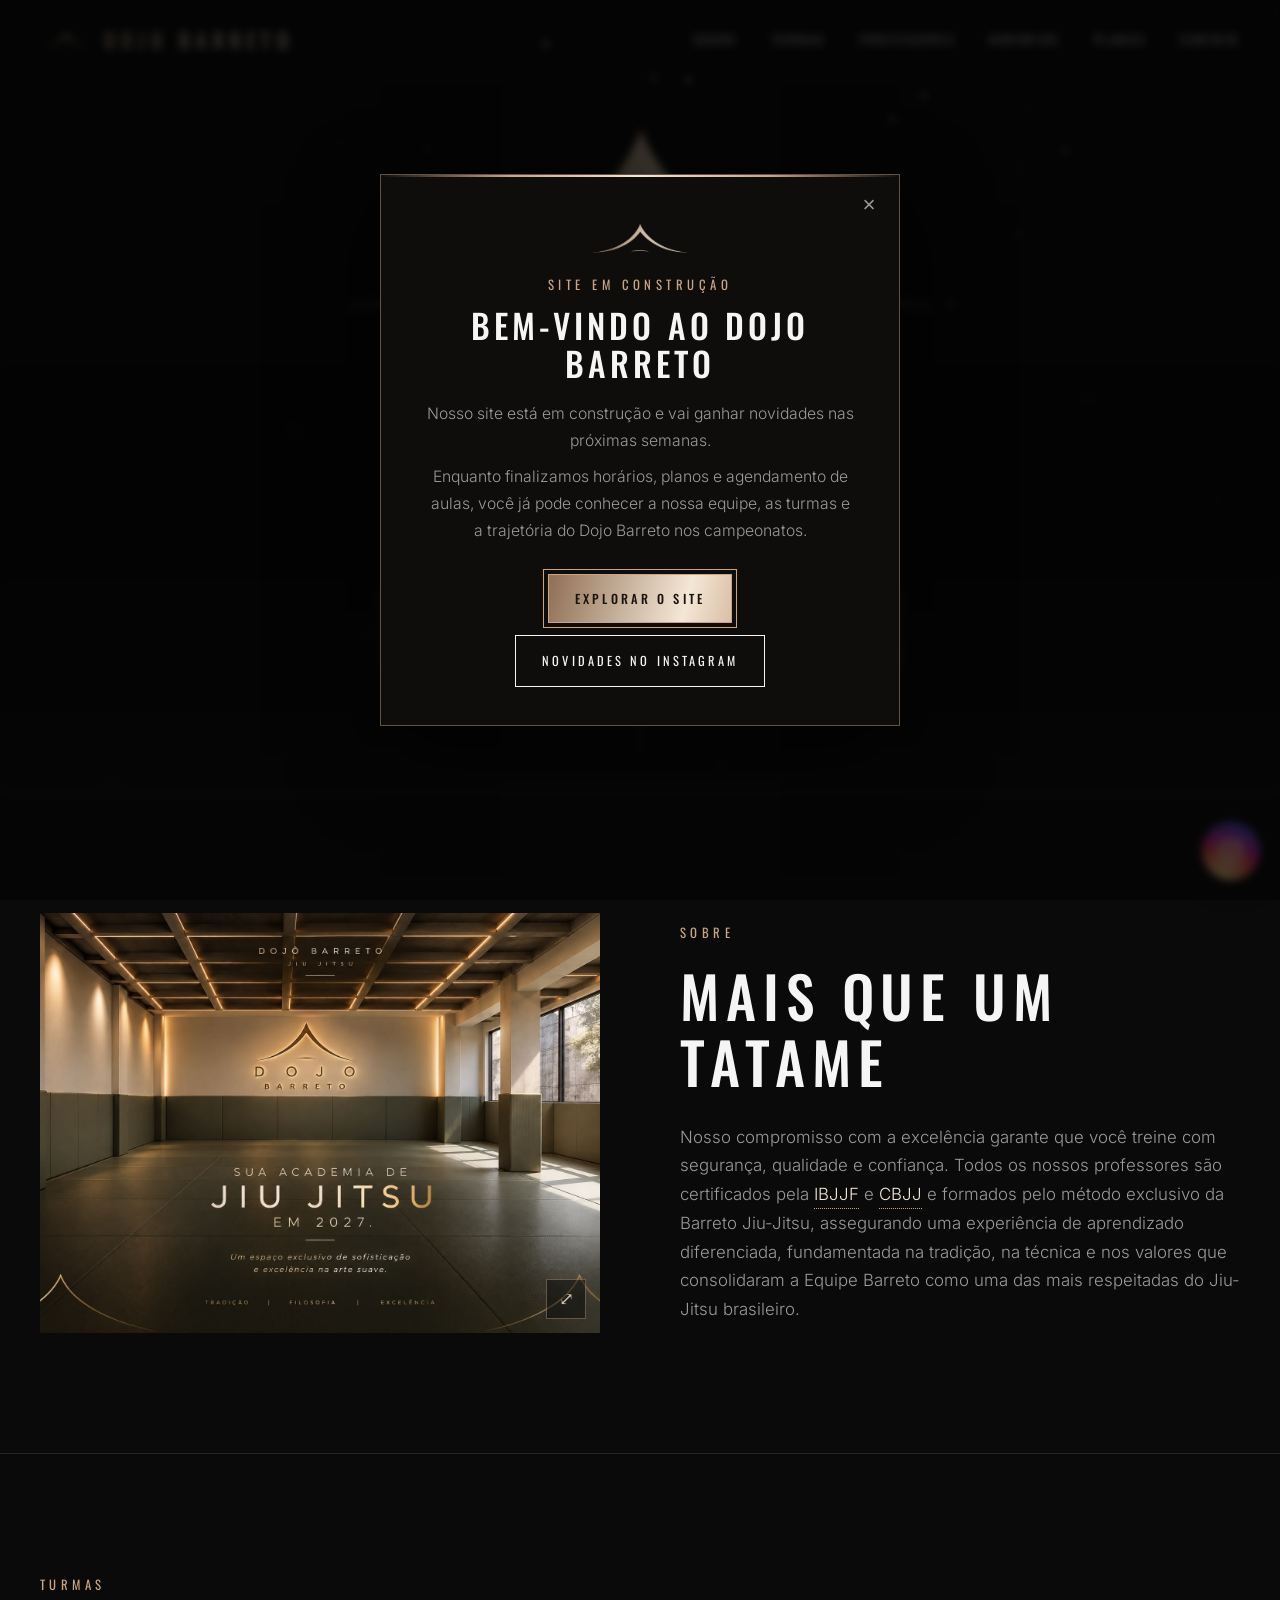
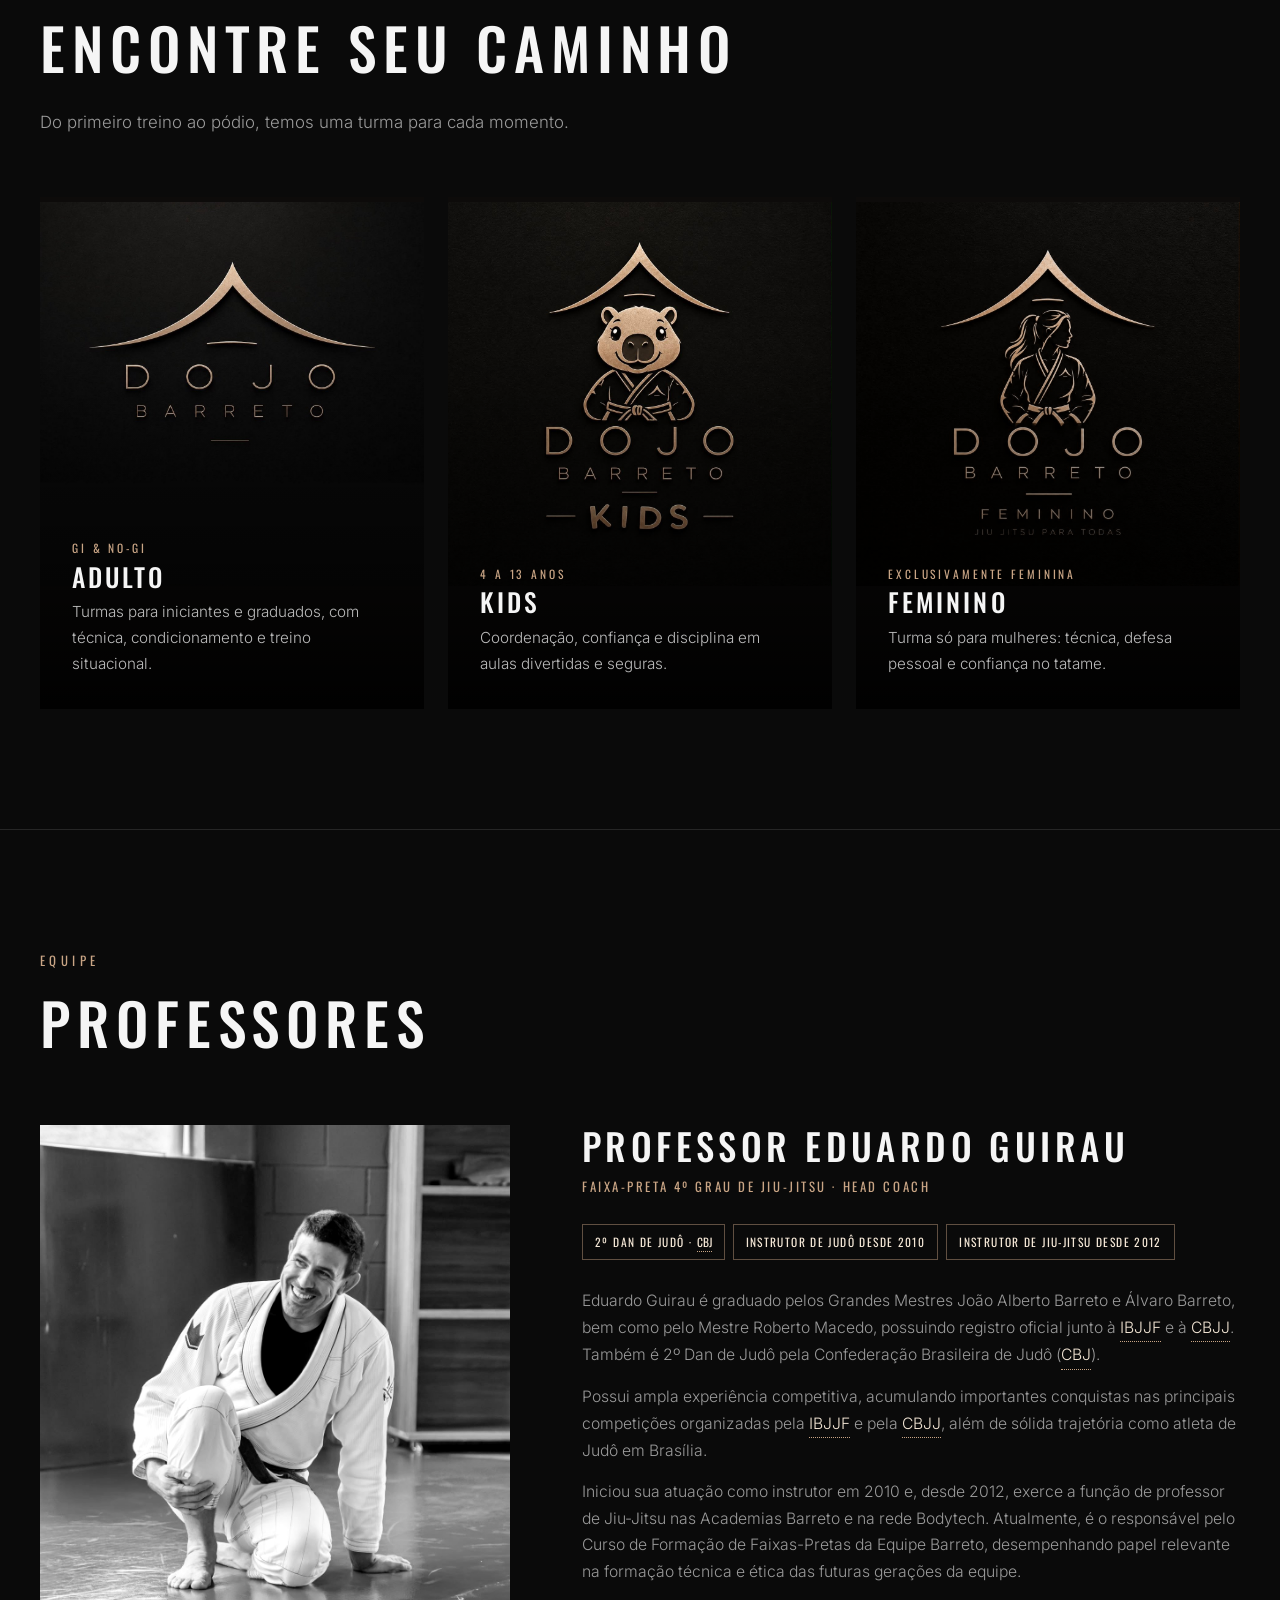
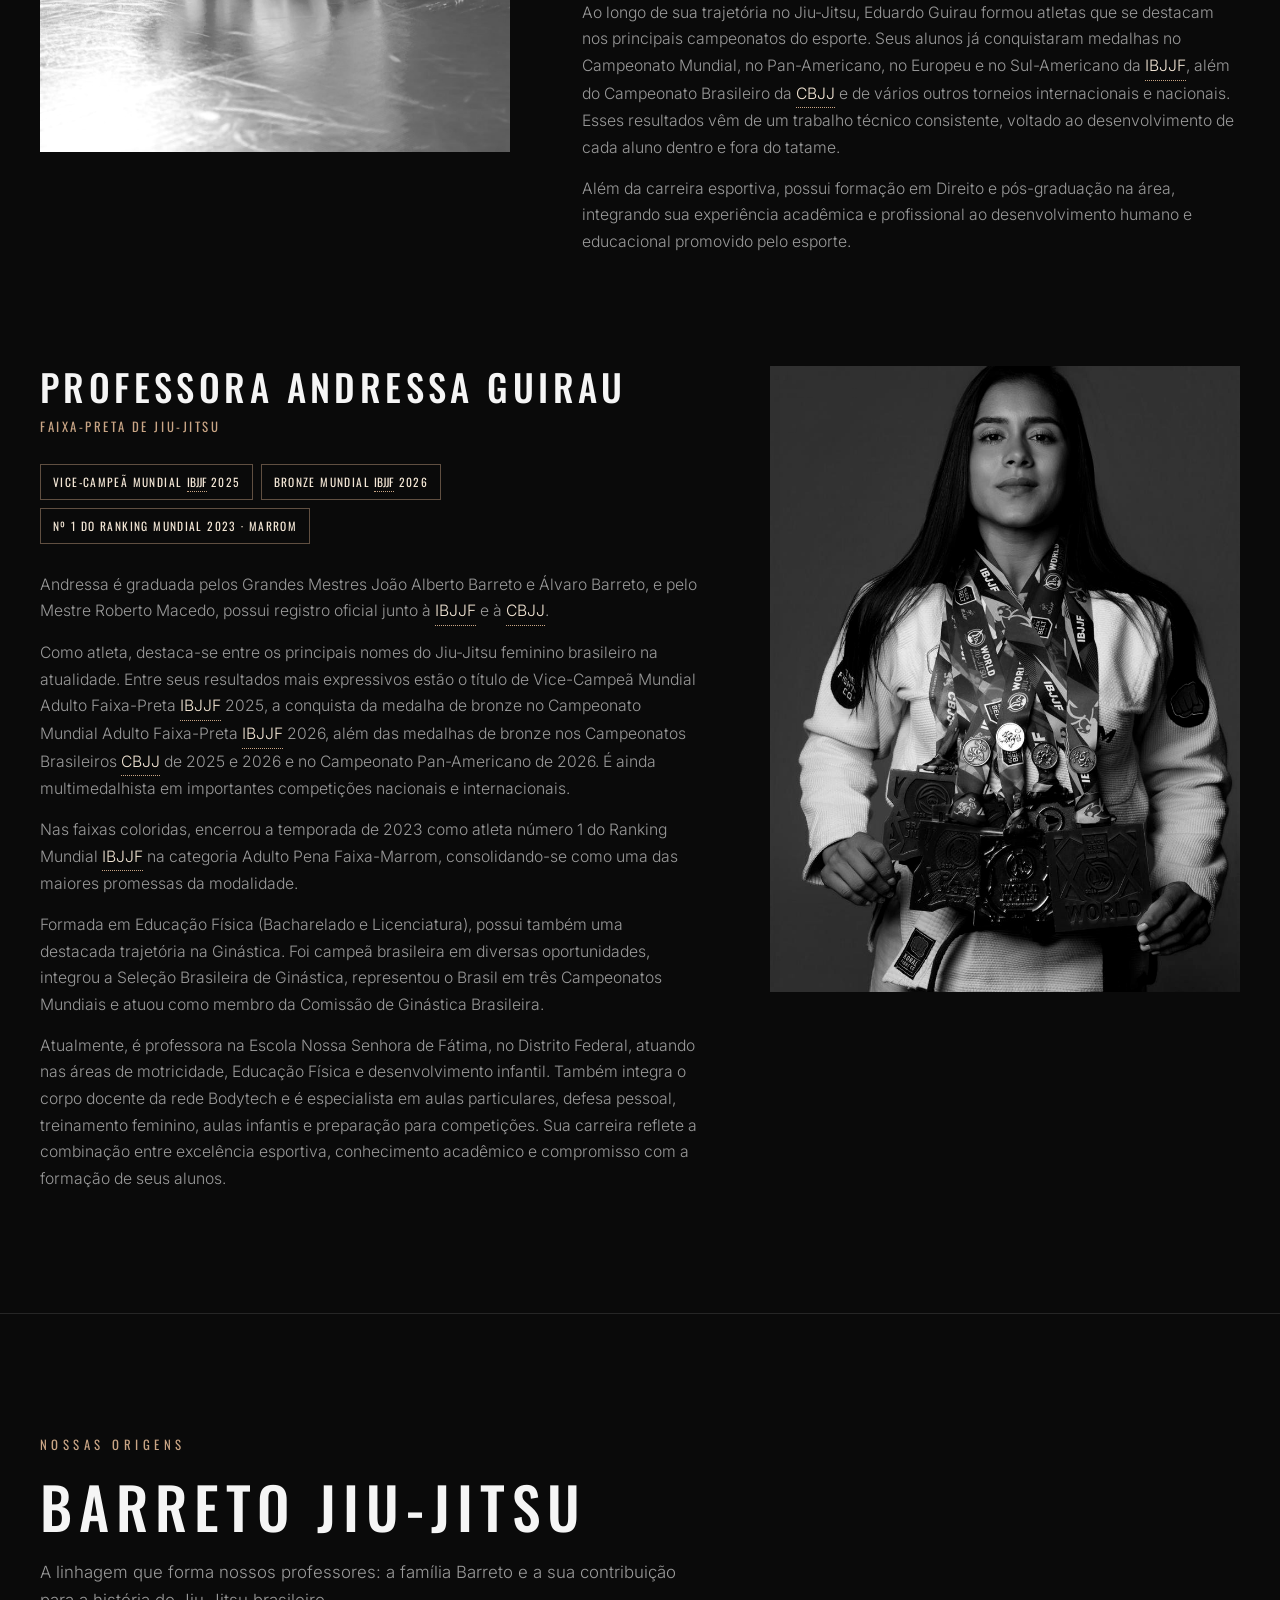
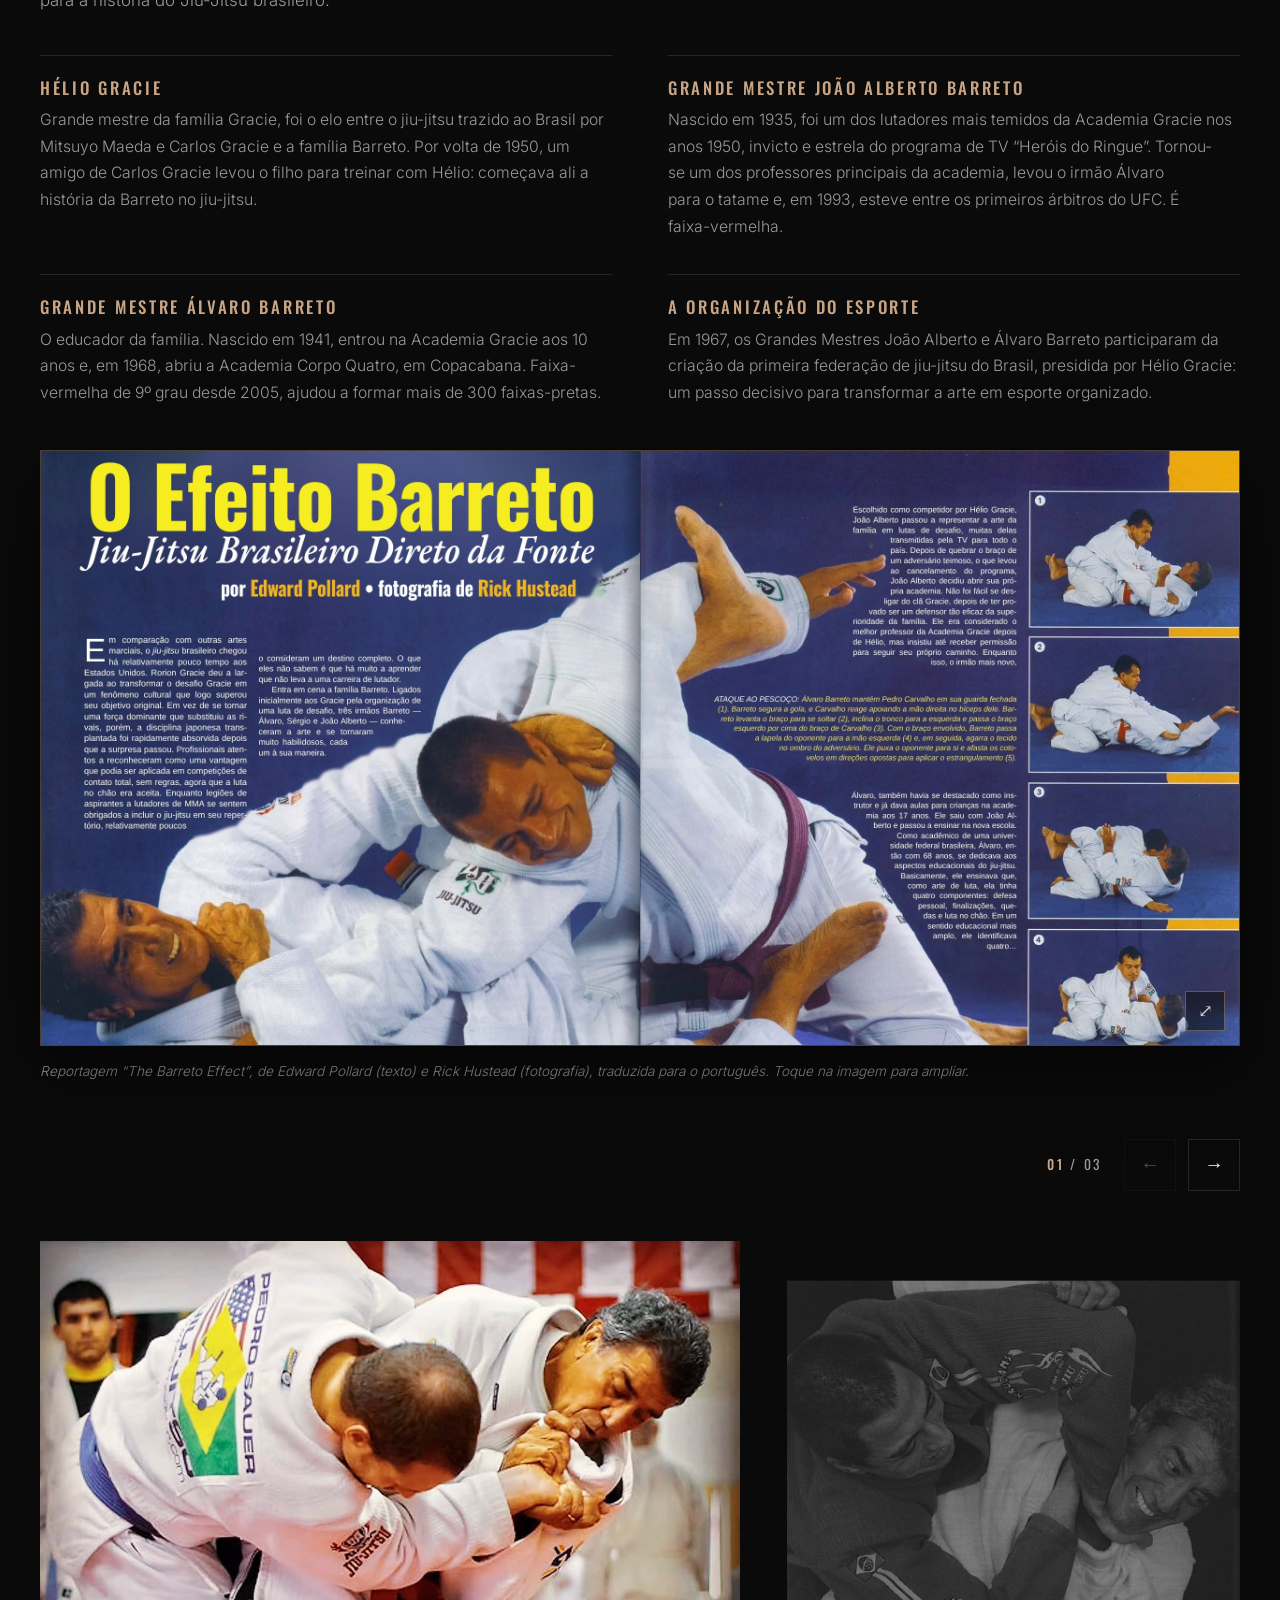
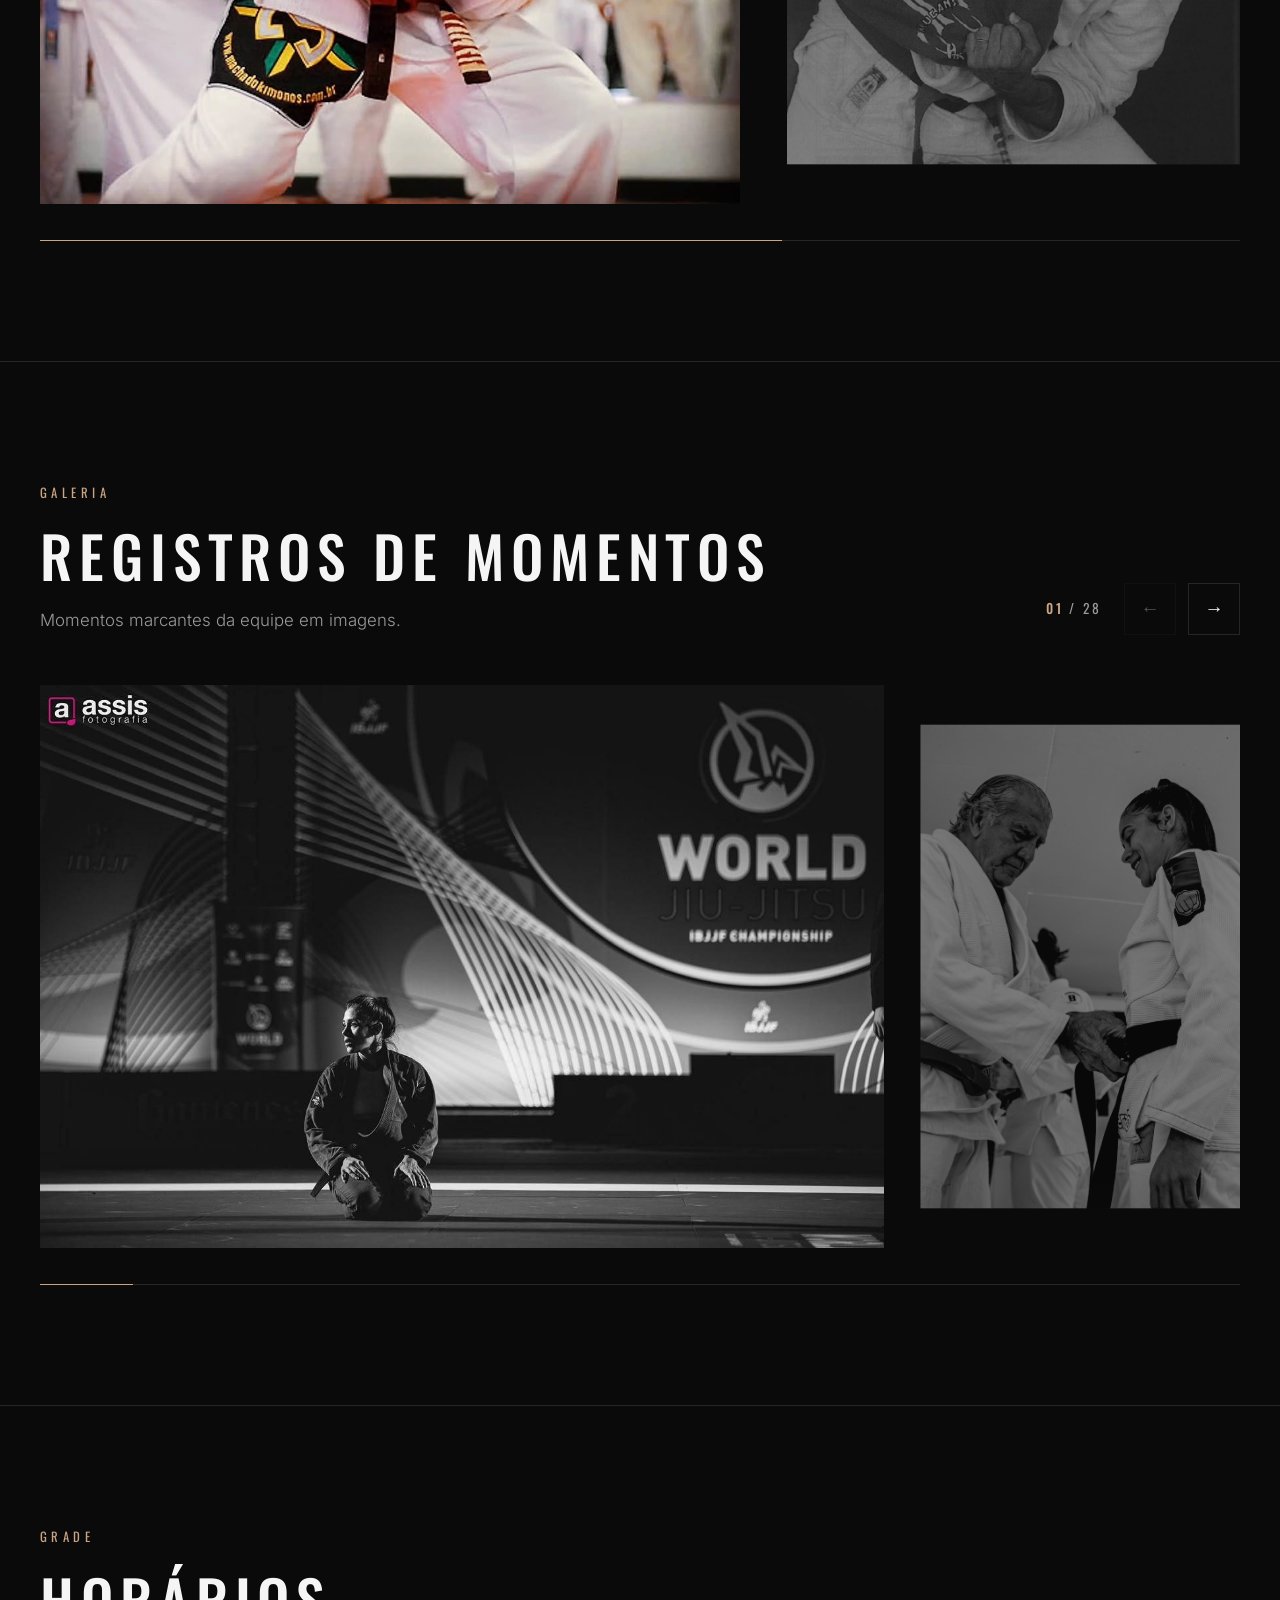
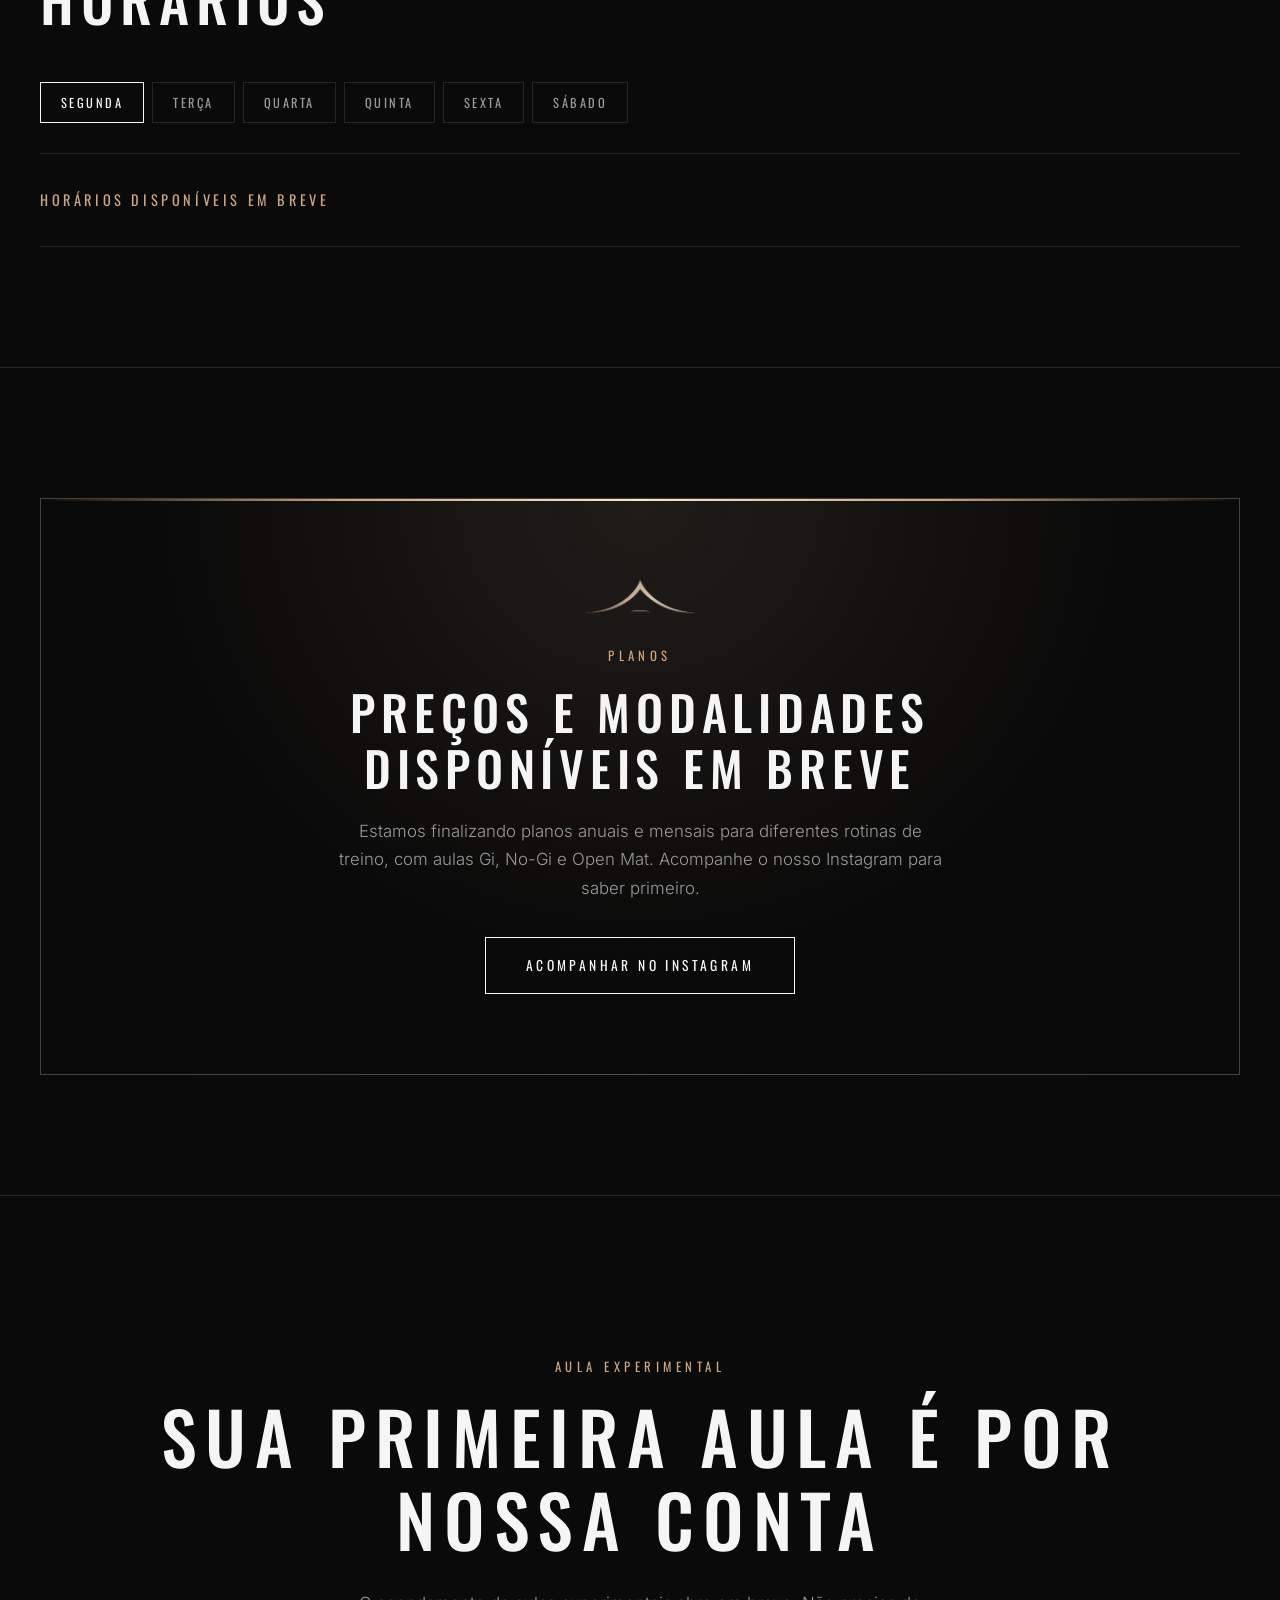
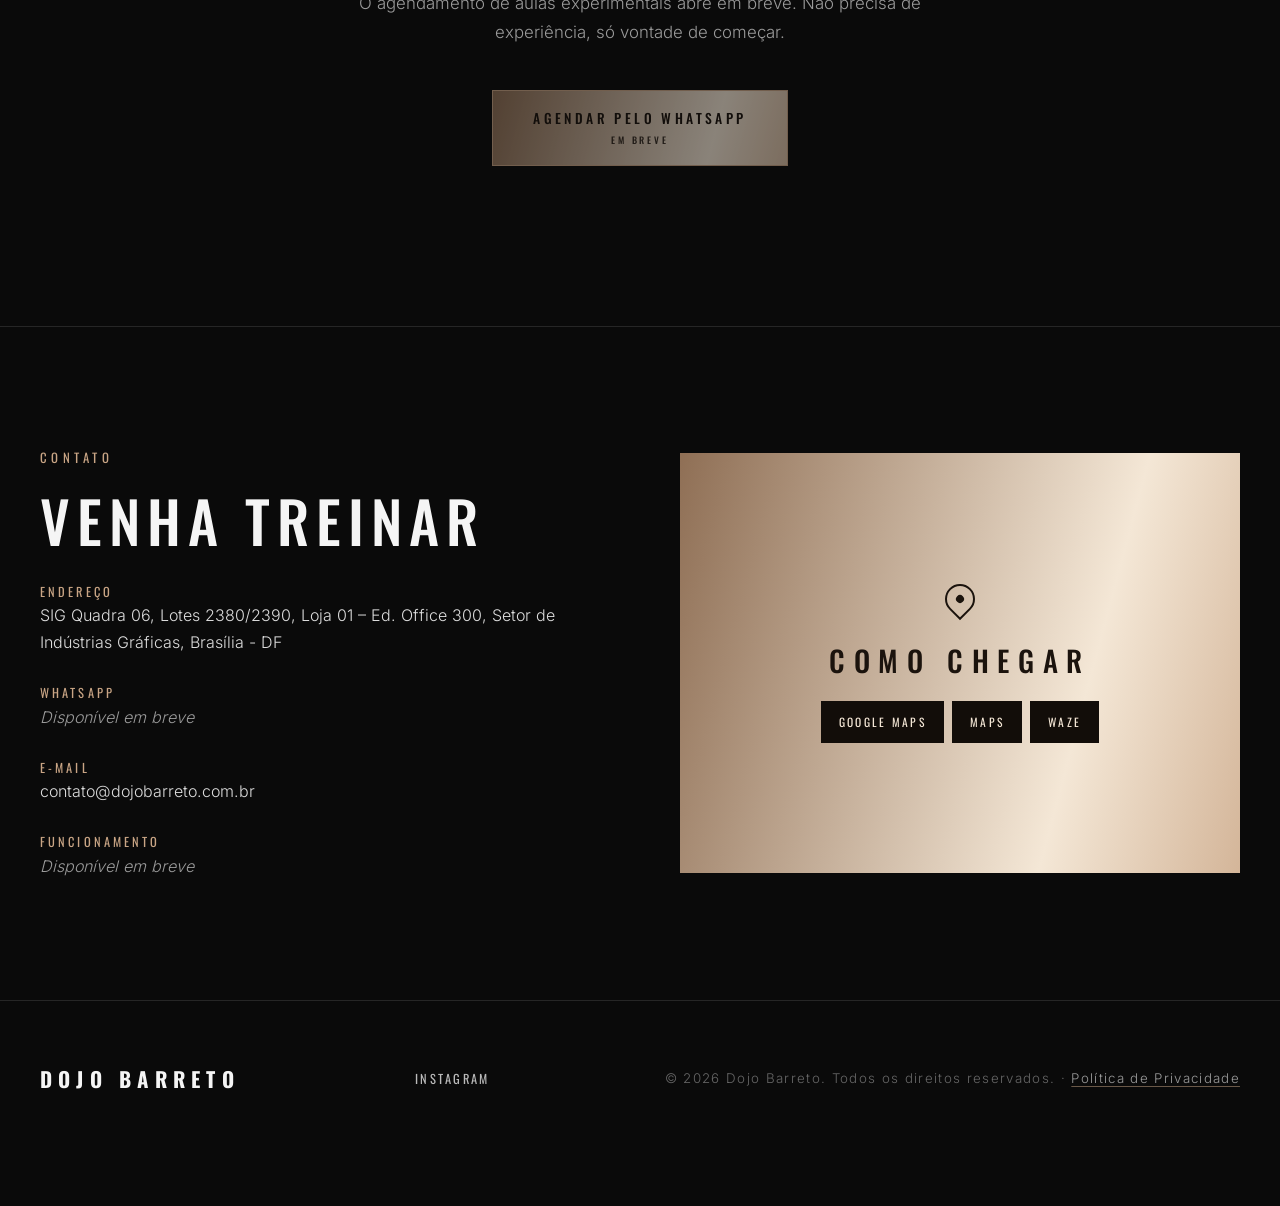
==== commit afedaa10: "Nossas Origens: remove os quadros da linhagem e o bloco "O legado no Dojo Barreto" Co-Authored-By: C" ====
--- a/index.html
+++ b/index.html
@@ -2,7 +2,7 @@
 <html lang="pt-BR">
 <meta charset="utf-8">
 <meta name="viewport" content="width=device-width, initial-scale=1, viewport-fit=cover">
-<meta http-equiv="Content-Security-Policy" content="default-src 'self'; style-src 'self' 'unsafe-inline'; font-src 'self'; img-src 'self' data: https://dojobarretosite.goatcounter.com; media-src 'self'; connect-src https://dojobarretosite.goatcounter.com; frame-src 'none'; object-src 'none'; base-uri 'none'; form-action 'none'; script-src 'self' 'sha256-SYsdIFd+f+xHUAMKak/QnQSw1xdhA161kLcog2soegQ=' 'sha256-ZgBqeGd9Sw/5z3DaaV60iQQtmOZ1PvMkC4dD0P8Wkdo='; upgrade-insecure-requests">
+<meta http-equiv="Content-Security-Policy" content="default-src 'self'; style-src 'self' 'unsafe-inline'; font-src 'self'; img-src 'self' data: https://dojobarretosite.goatcounter.com; media-src 'self'; connect-src https://dojobarretosite.goatcounter.com; frame-src 'none'; object-src 'none'; base-uri 'none'; form-action 'none'; script-src 'self' 'sha256-DUIEd+q0GoFZYow1SUtNfHCtPYJ5J6c1bICPedQ39RE=' 'sha256-ZgBqeGd9Sw/5z3DaaV60iQQtmOZ1PvMkC4dD0P8Wkdo='; upgrade-insecure-requests">
 <meta name="referrer" content="strict-origin-when-cross-origin">
 <style id="antiFrame">html{display:none!important}</style>
 <script>if (window.self === window.top) { document.getElementById("antiFrame").remove(); } else { window.top.location = window.self.location.href; }</script>
@@ -193,18 +193,12 @@
 .prof:hover .media{transform:scale(1.04);filter:grayscale(0)}
 .prof .pic.on .media{filter:grayscale(0)}
 
-/* NOSSAS ORIGENS: linhagem e personagens */
-.linhagem{list-style:none;margin:40px 0 0;padding:0;display:flex;flex-wrap:wrap;align-items:center;gap:10px 0}
-.linhagem li{font-family:var(--head);text-transform:uppercase;letter-spacing:.16em;font-size:.78rem;color:var(--g4);border:1px solid rgba(201,165,133,.4);padding:8px 14px}
-.linhagem li.seta{border:0;padding:0 10px;color:var(--accent);letter-spacing:0;font-size:1rem}
-.linhagem li:last-child{background:linear-gradient(105deg,var(--g2),var(--g4) 40%,var(--g3) 60%,var(--g2));color:#1b130d;border-color:var(--g3)}
-.historia{display:grid;grid-template-columns:repeat(2,minmax(0,1fr));gap:34px 56px;margin-top:48px}
+/* NOSSAS ORIGENS: personagens */
+.historia{display:grid;grid-template-columns:repeat(2,minmax(0,1fr));gap:34px 56px;margin-top:40px}
 .historia article{border-top:1px solid var(--line);padding-top:22px}
 .historia h3{font-size:1.05rem;letter-spacing:.16em;color:var(--accent);margin-bottom:10px}
 .historia p{color:var(--muted);font-size:.98rem;text-wrap:pretty}
-.historia article:last-child{grid-column:1/-1;border-top-color:rgba(201,165,133,.45)}
-.historia article:last-child p{color:var(--fg);font-size:1.05rem;max-width:760px}
-@media (max-width:760px){.historia{grid-template-columns:1fr;gap:26px}.linhagem li{font-size:.7rem;padding:7px 10px}}
+@media (max-width:760px){.historia{grid-template-columns:1fr;gap:26px}}
 
 /* NOSSAS ORIGENS: pôster da reportagem */
 .poster{margin:44px 0 0}
@@ -466,15 +460,12 @@
     kicker: "Nossas Origens",
     titulo: "Barreto Jiu-Jitsu",
     texto: "A linhagem que forma nossos professores: a família Barreto e a sua contribuição para a história do Jiu-Jitsu brasileiro.",
-    // linha do tempo da linhagem (do mais antigo ao Dojo)
-    linhagem: ["Mitsuyo Maeda", "Carlos Gracie", "Hélio Gracie", "João Alberto e Álvaro Barreto", "Eduardo e Andressa Guirau", "Dojo Barreto"],
     // personagens da história; um bloco por item
     historia: [
       { nome: "Hélio Gracie", texto: "Grande mestre da família Gracie, foi o elo entre o jiu-jitsu trazido ao Brasil por Mitsuyo Maeda e Carlos Gracie e a família Barreto. Por volta de 1950, um amigo de Carlos Gracie levou o filho para treinar com Hélio: começava ali a história da Barreto no jiu-jitsu." },
       { nome: "Grande Mestre João Alberto Barreto", texto: "Nascido em 1935, foi um dos lutadores mais temidos da Academia Gracie nos anos 1950, invicto e estrela do programa de TV “Heróis do Ringue”. Tornou-se um dos professores principais da academia, levou o irmão Álvaro para o tatame e, em 1993, esteve entre os primeiros árbitros do UFC. É faixa-vermelha." },
       { nome: "Grande Mestre Álvaro Barreto", texto: "O educador da família. Nascido em 1941, entrou na Academia Gracie aos 10 anos e, em 1968, abriu a Academia Corpo Quatro, em Copacabana. Faixa-vermelha de 9º grau desde 2005, ajudou a formar mais de 300 faixas-pretas." },
       { nome: "A organização do esporte", texto: "Em 1967, os Grandes Mestres João Alberto e Álvaro Barreto participaram da criação da primeira federação de jiu-jitsu do Brasil, presidida por Hélio Gracie: um passo decisivo para transformar a arte em esporte organizado." },
-      { nome: "O legado no Dojo Barreto", texto: "Os professores Eduardo e Andressa Guirau foram graduados pelos Grandes Mestres João Alberto e Álvaro Barreto e pelo Mestre Roberto Macedo. Hoje, levam essa linhagem ao Dojo Barreto, em Brasília." },
     ],
     poster: {
       src: "img/origens-poster.jpg", w: 2560, h: 1270,
@@ -694,7 +685,6 @@
   <div class="car-head rv">
     <div><p class="kicker">${esc(O.kicker)}</p><h2>${esc(O.titulo)}</h2><p class="lead">${esc(O.texto)}</p></div>
   </div>
-  <ol class="linhagem rv">${O.linhagem.map(n => `<li>${esc(n)}</li>`).join(`<li class="seta" aria-hidden="true">→</li>`)}</ol>
   <div class="historia">${O.historia.map(h => `
     <article class="rv"><h3>${esc(h.nome)}</h3><p>${sig(h.texto)}</p></article>`).join("")}
   </div>
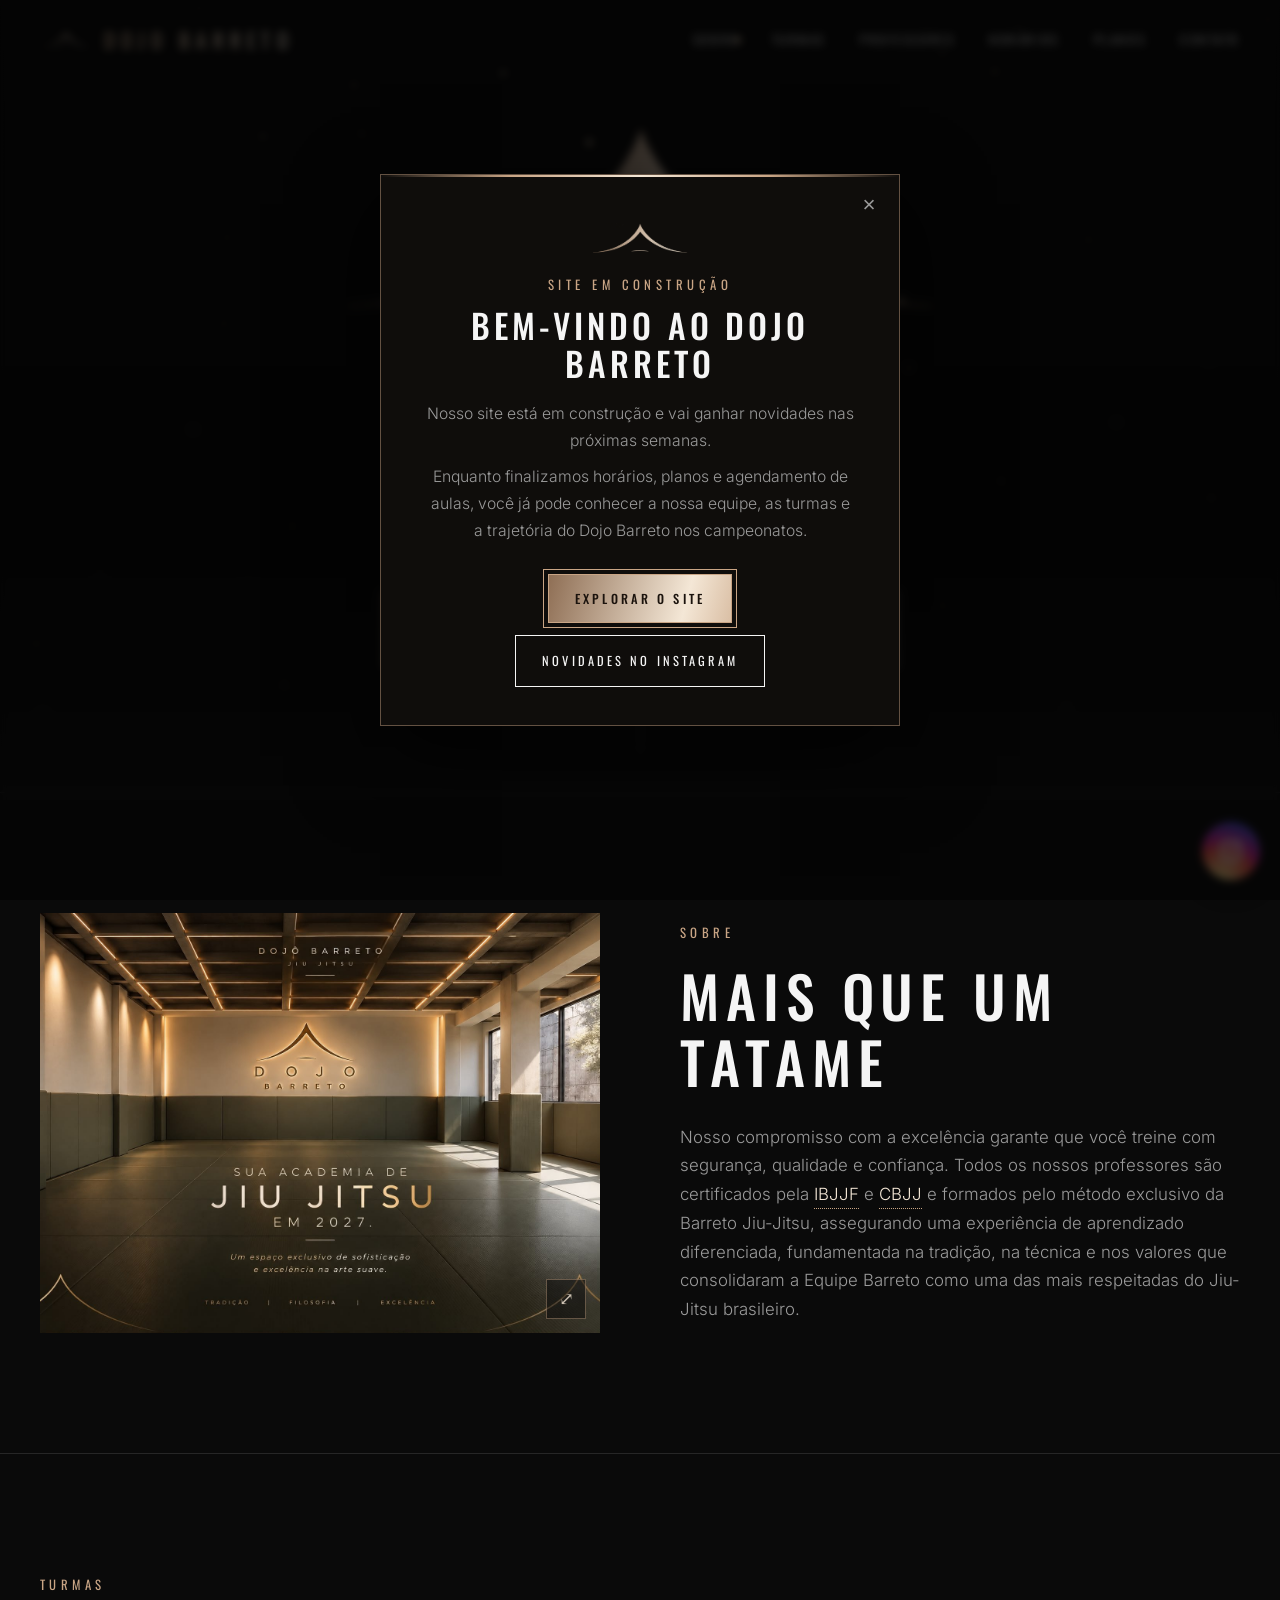
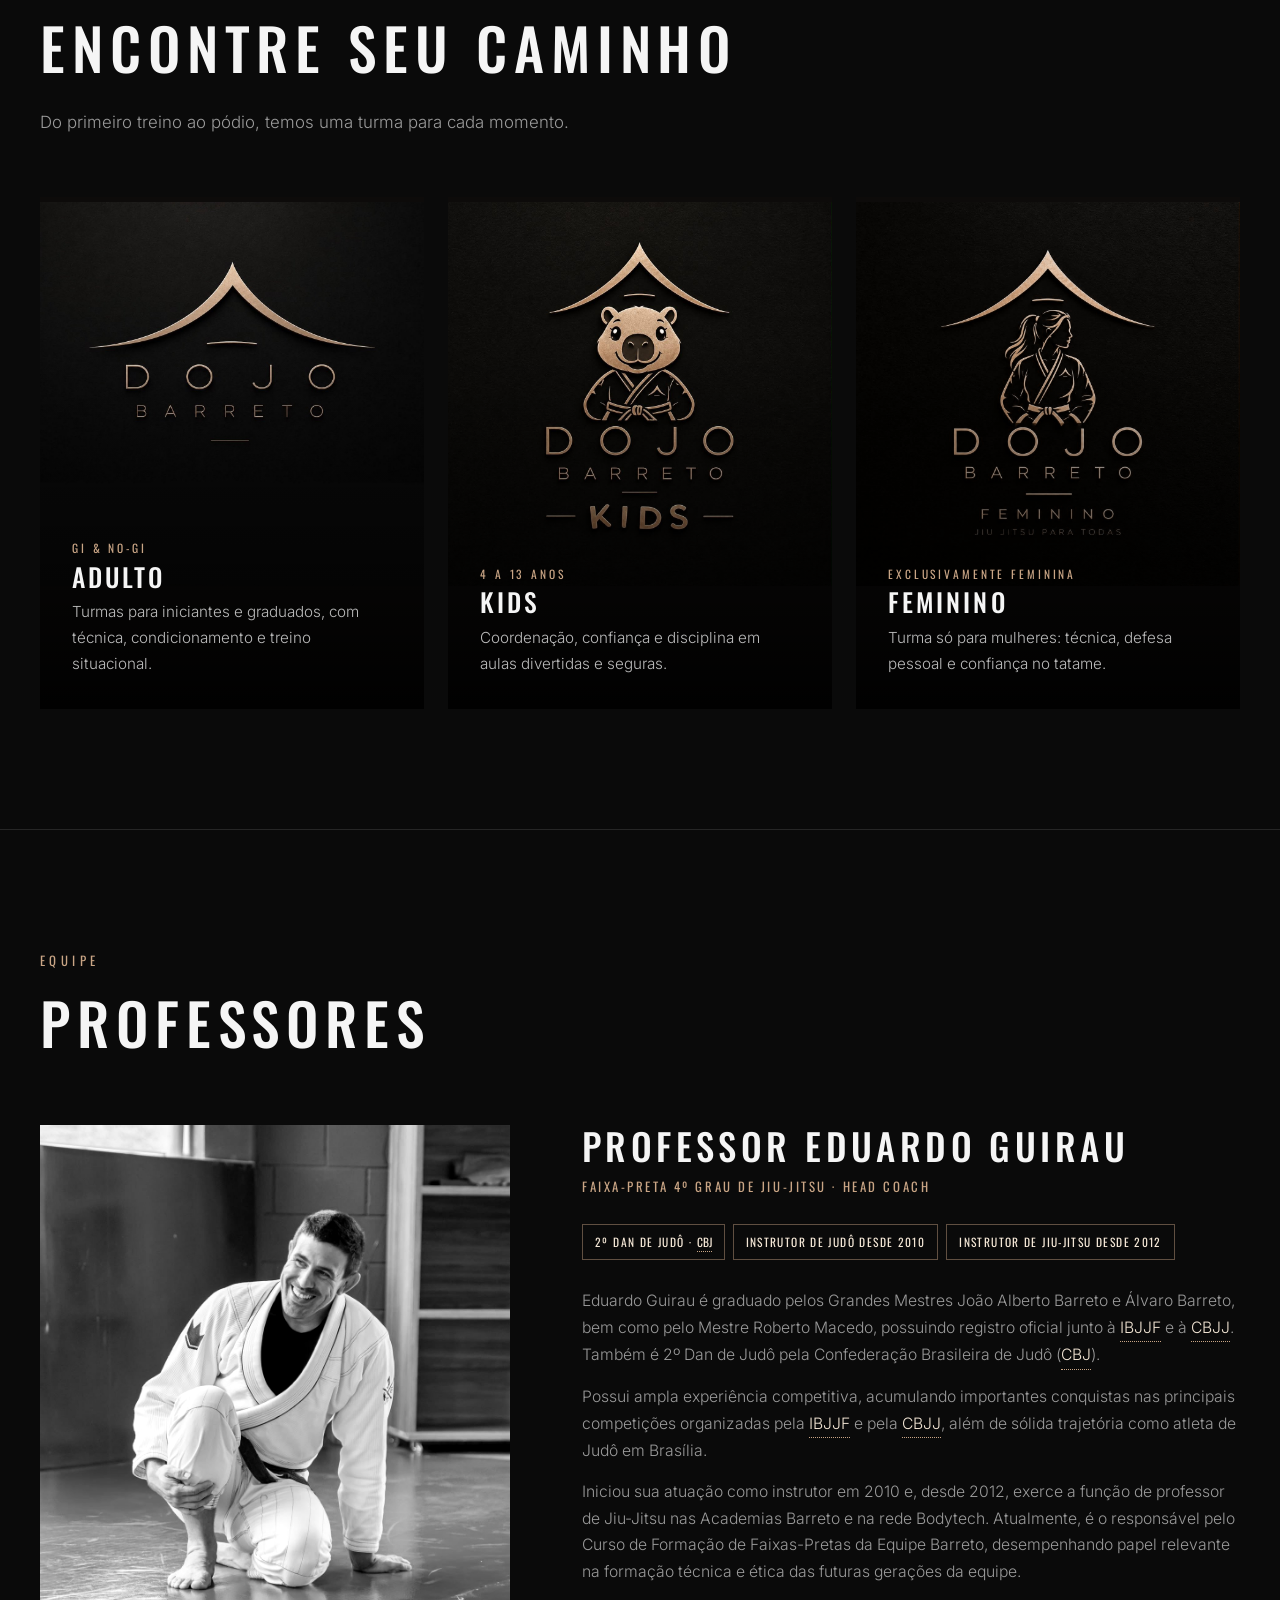
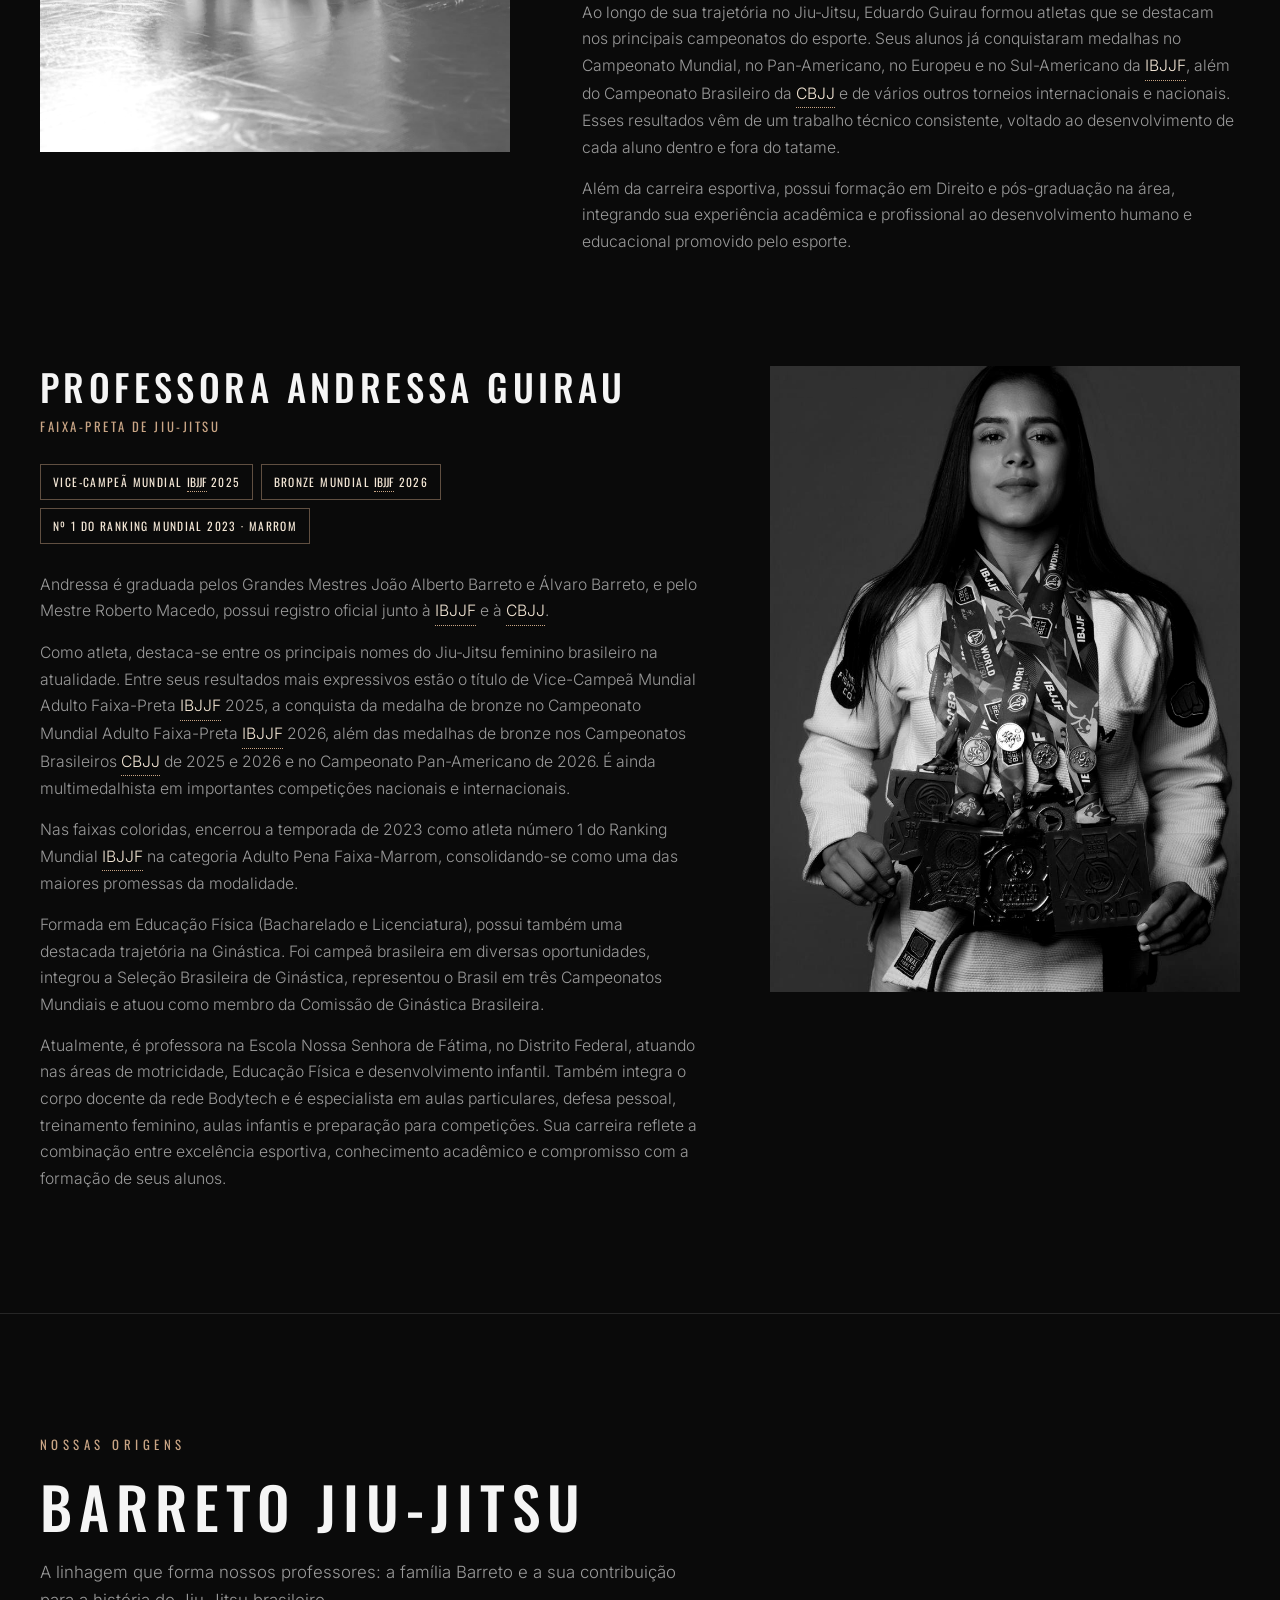
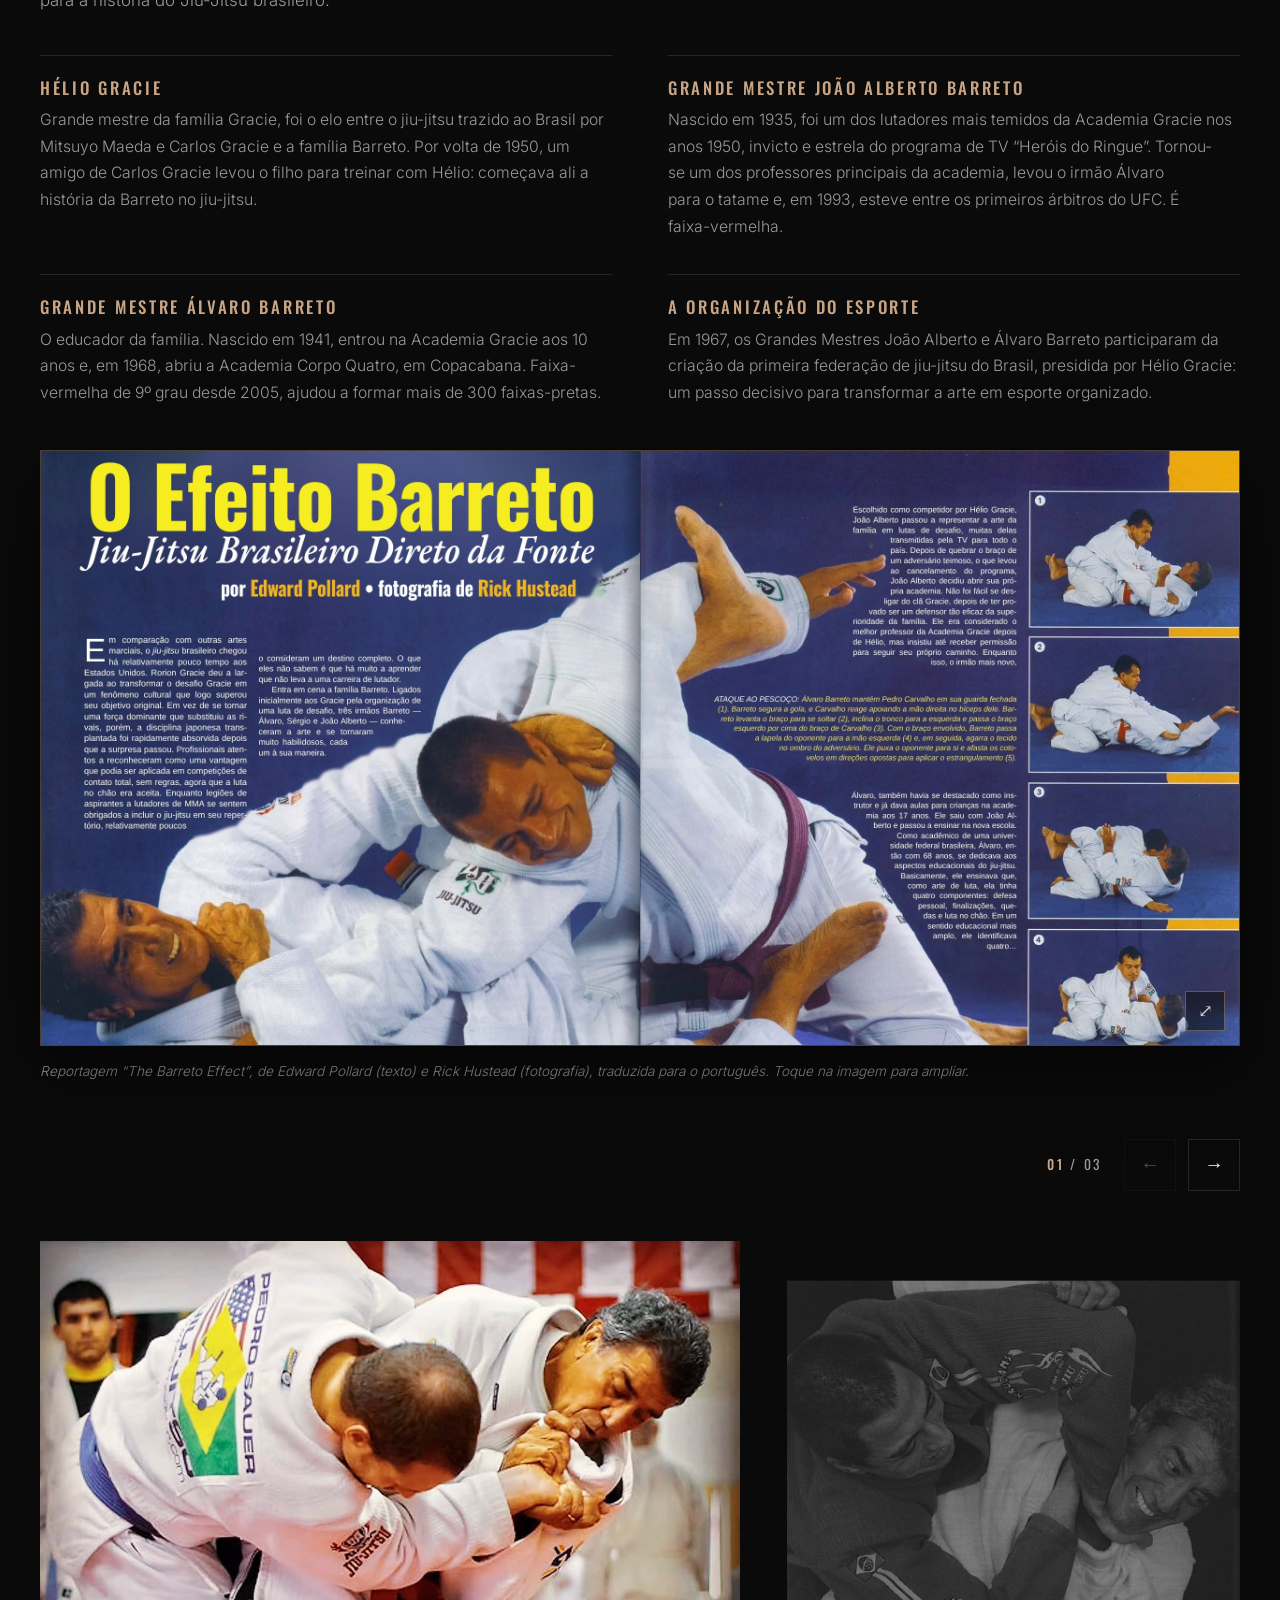
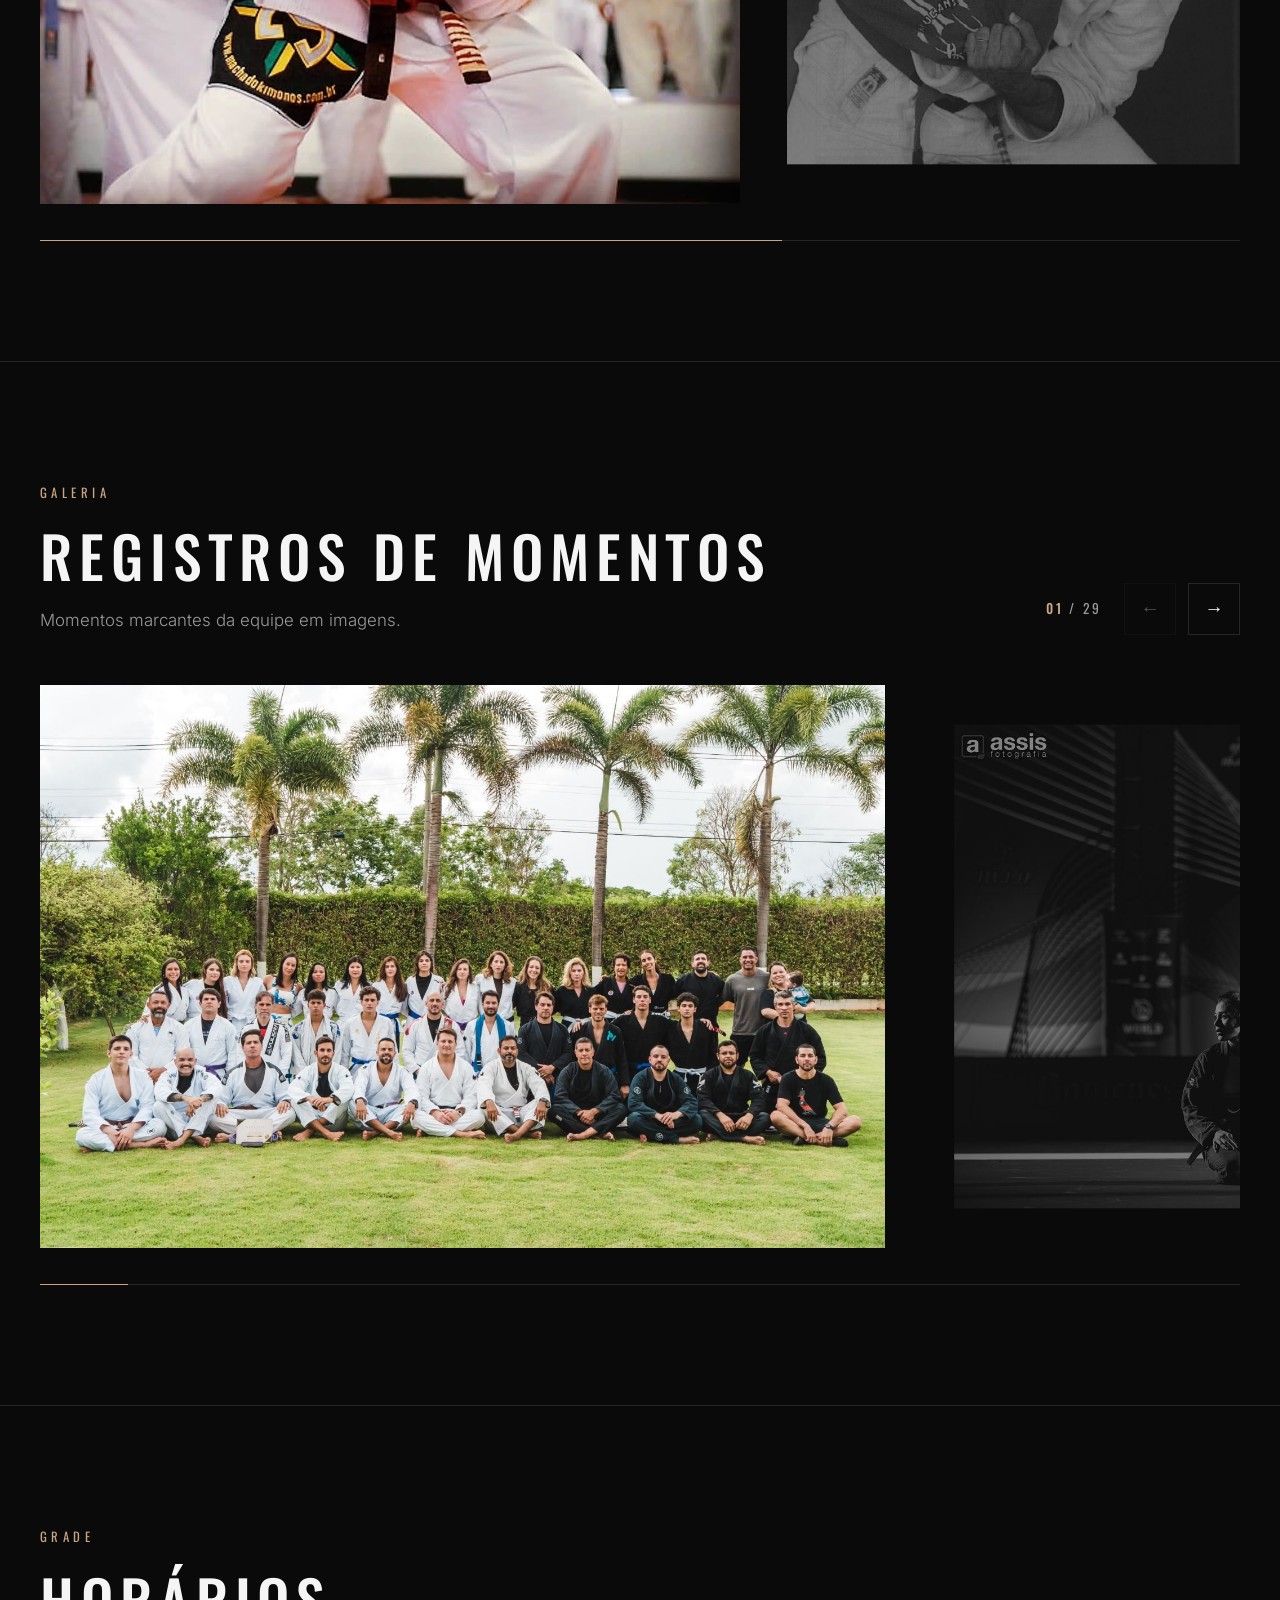
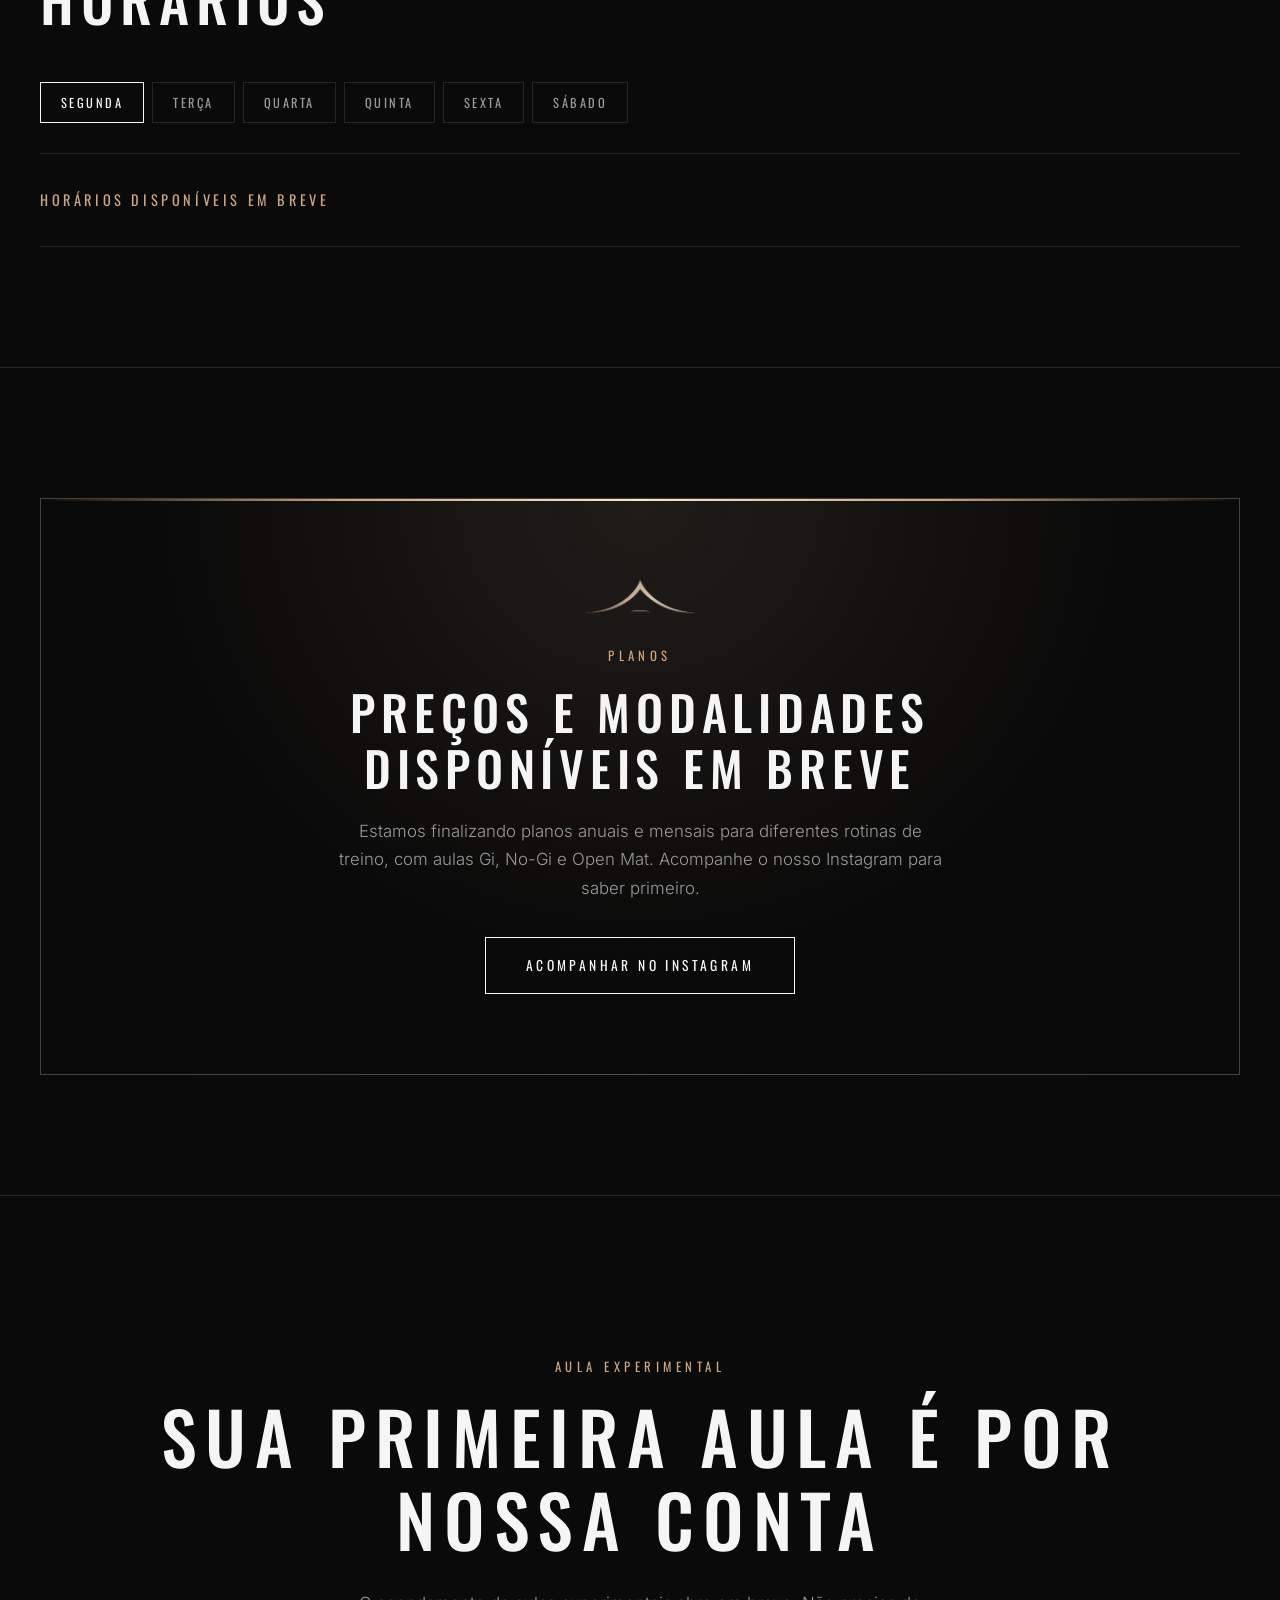
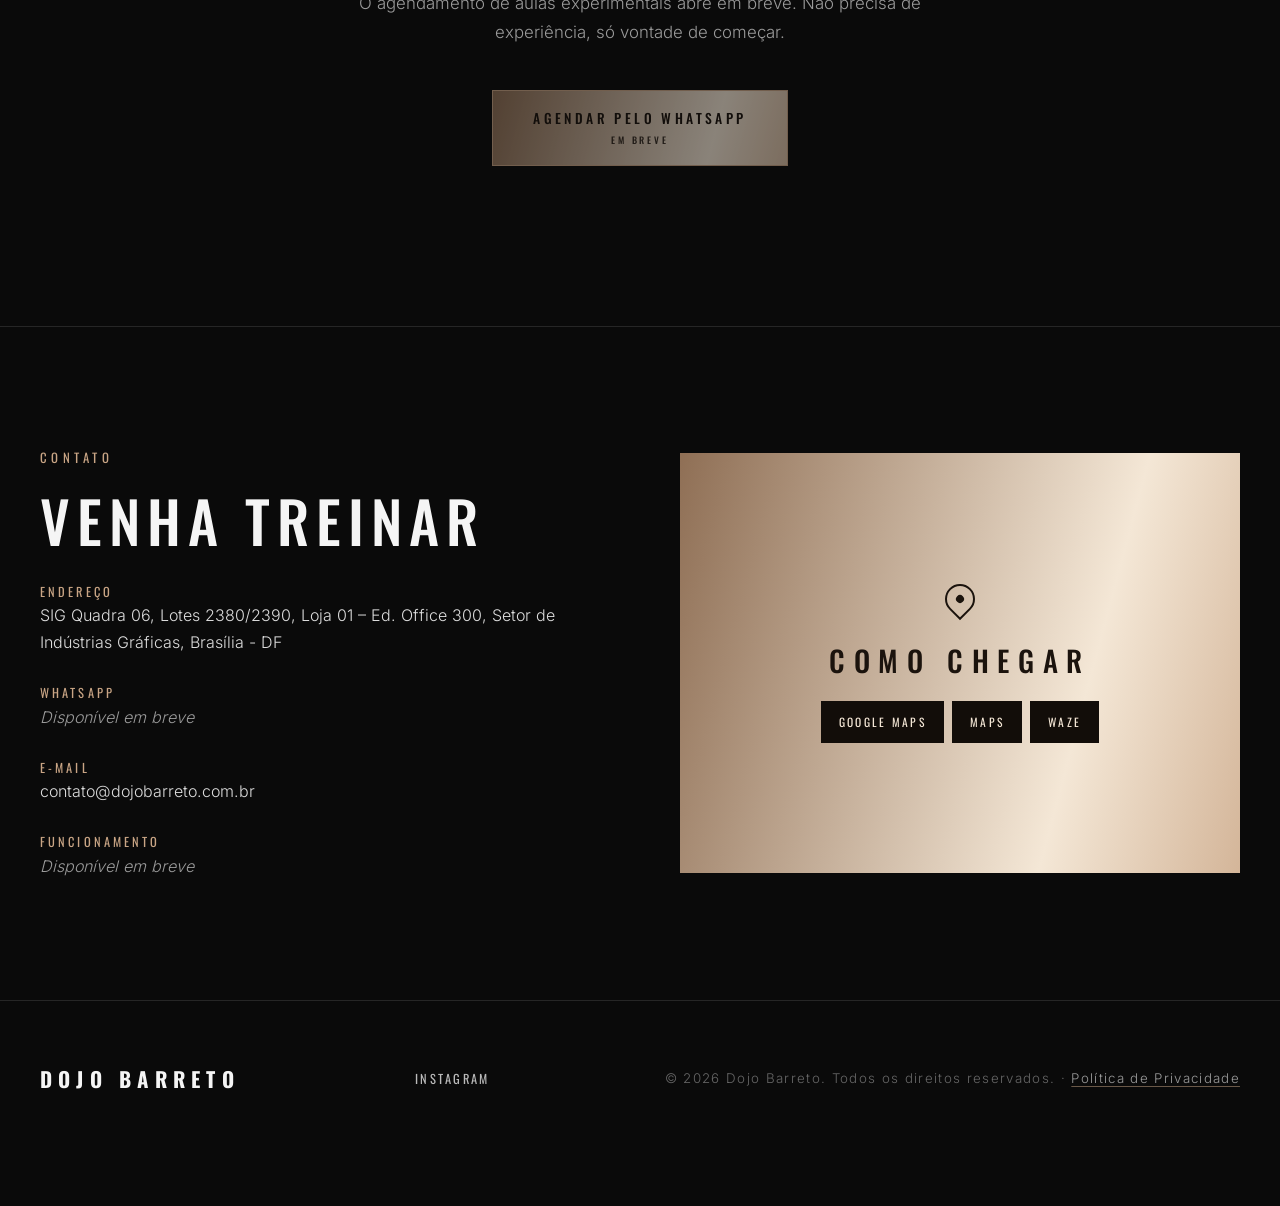
==== commit 63df3278: "Galeria: adiciona a foto da equipe como primeira do carrossel Co-Authored-By: Claude Opus 5.5 <norep" ====
--- a/index.html
+++ b/index.html
@@ -2,7 +2,7 @@
 <html lang="pt-BR">
 <meta charset="utf-8">
 <meta name="viewport" content="width=device-width, initial-scale=1, viewport-fit=cover">
-<meta http-equiv="Content-Security-Policy" content="default-src 'self'; style-src 'self' 'unsafe-inline'; font-src 'self'; img-src 'self' data: https://dojobarretosite.goatcounter.com; media-src 'self'; connect-src https://dojobarretosite.goatcounter.com; frame-src 'none'; object-src 'none'; base-uri 'none'; form-action 'none'; script-src 'self' 'sha256-DUIEd+q0GoFZYow1SUtNfHCtPYJ5J6c1bICPedQ39RE=' 'sha256-ZgBqeGd9Sw/5z3DaaV60iQQtmOZ1PvMkC4dD0P8Wkdo='; upgrade-insecure-requests">
+<meta http-equiv="Content-Security-Policy" content="default-src 'self'; style-src 'self' 'unsafe-inline'; font-src 'self'; img-src 'self' data: https://dojobarretosite.goatcounter.com; media-src 'self'; connect-src https://dojobarretosite.goatcounter.com; frame-src 'none'; object-src 'none'; base-uri 'none'; form-action 'none'; script-src 'self' 'sha256-Qo3LIm/mP3h4N/xWIZUR0CGnVNLJVAUuoGKulny2508=' 'sha256-ZgBqeGd9Sw/5z3DaaV60iQQtmOZ1PvMkC4dD0P8Wkdo='; upgrade-insecure-requests">
 <meta name="referrer" content="strict-origin-when-cross-origin">
 <style id="antiFrame">html{display:none!important}</style>
 <script>if (window.self === window.top) { document.getElementById("antiFrame").remove(); } else { window.top.location = window.self.location.href; }</script>
@@ -484,6 +484,7 @@
     titulo: "Registros de Momentos",
     texto: "Momentos marcantes da equipe em imagens.",
     fotos: [
+      { src: "img/comp29.jpg", w: 1500, h: 1000, alt: "Foto oficial da equipe Dojo Barreto reunida no gramado, de quimono" },
       { src: "img/comp5.jpg", w: 1280, h: 854, alt: "Andressa Guirau no palco do Mundial IBJJF" },
       { src: "img/comp26.jpg", w: 733, h: 1100, alt: "Andressa Guirau recebendo a faixa-preta das mãos de um mestre faixa-vermelha" },
       { src: "img/comp1.jpg", w: 1280, h: 854, alt: "Andressa Guirau em luta de competição" },
